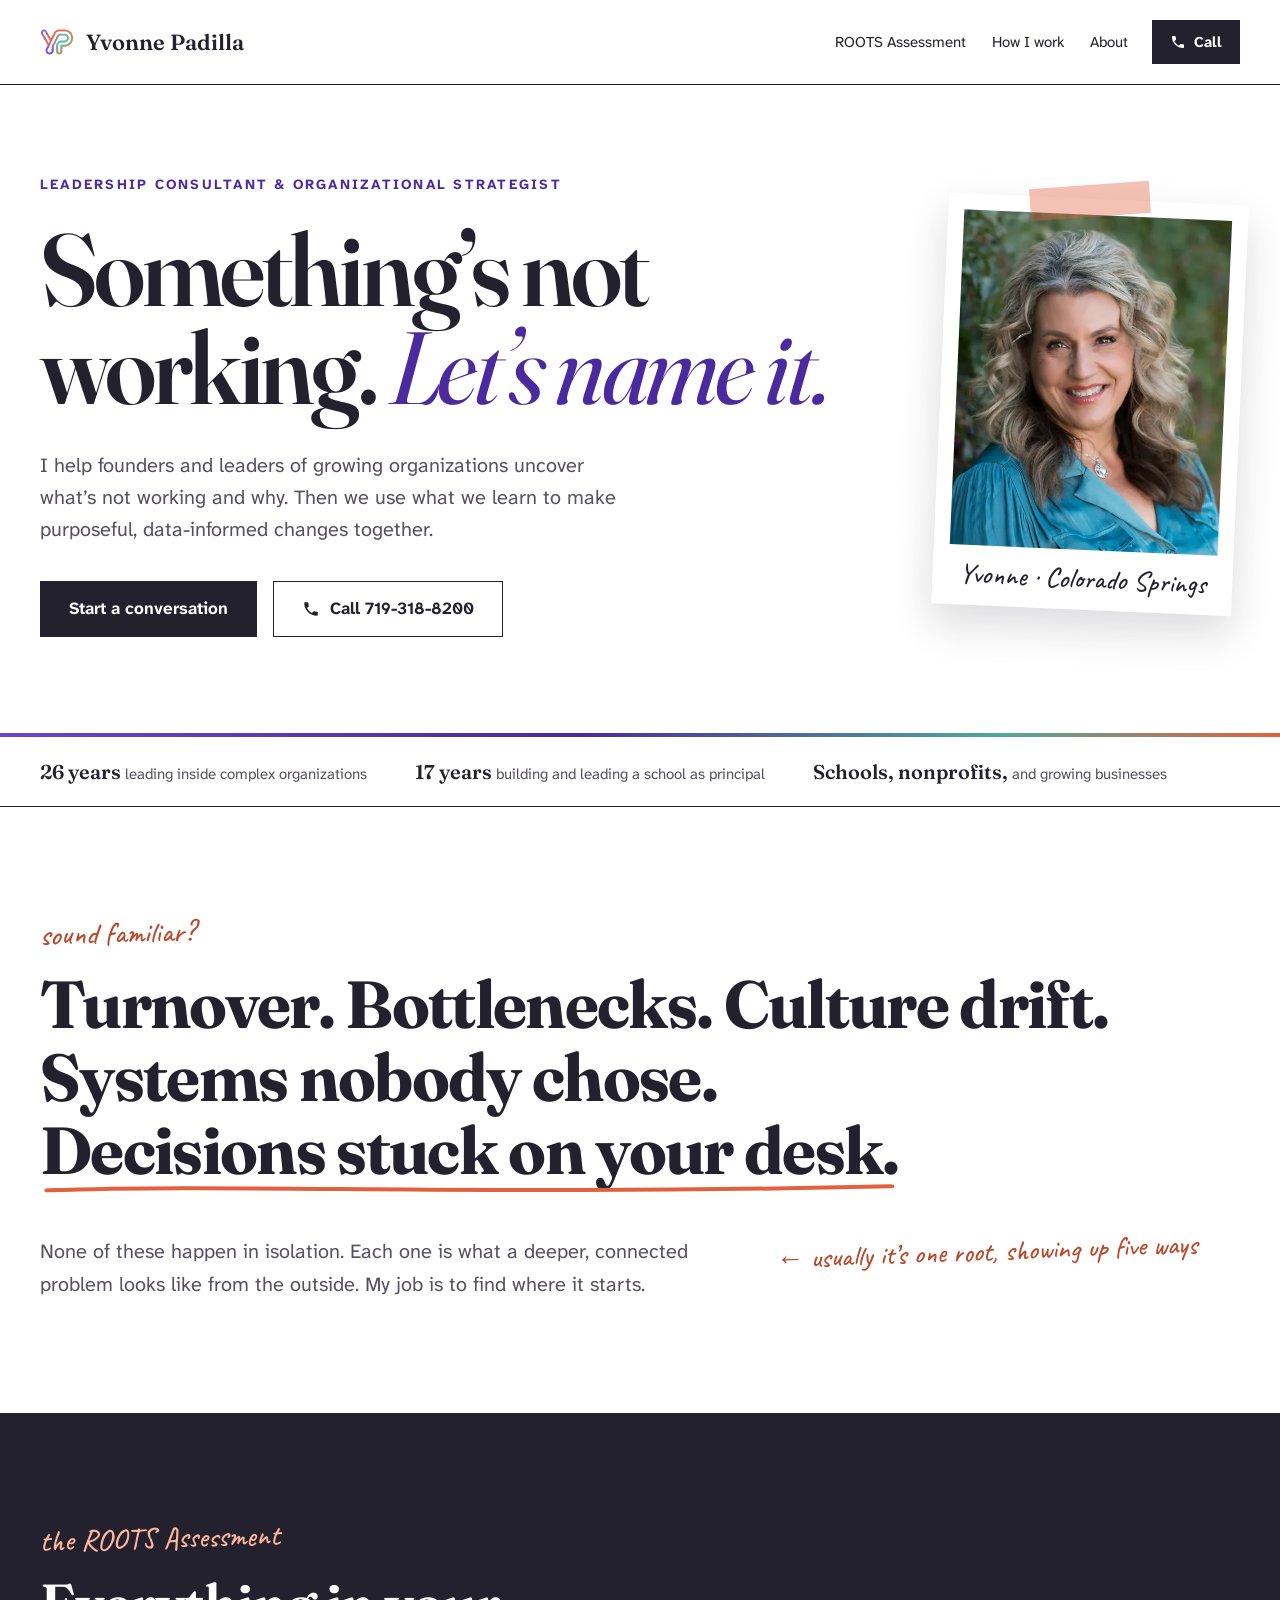
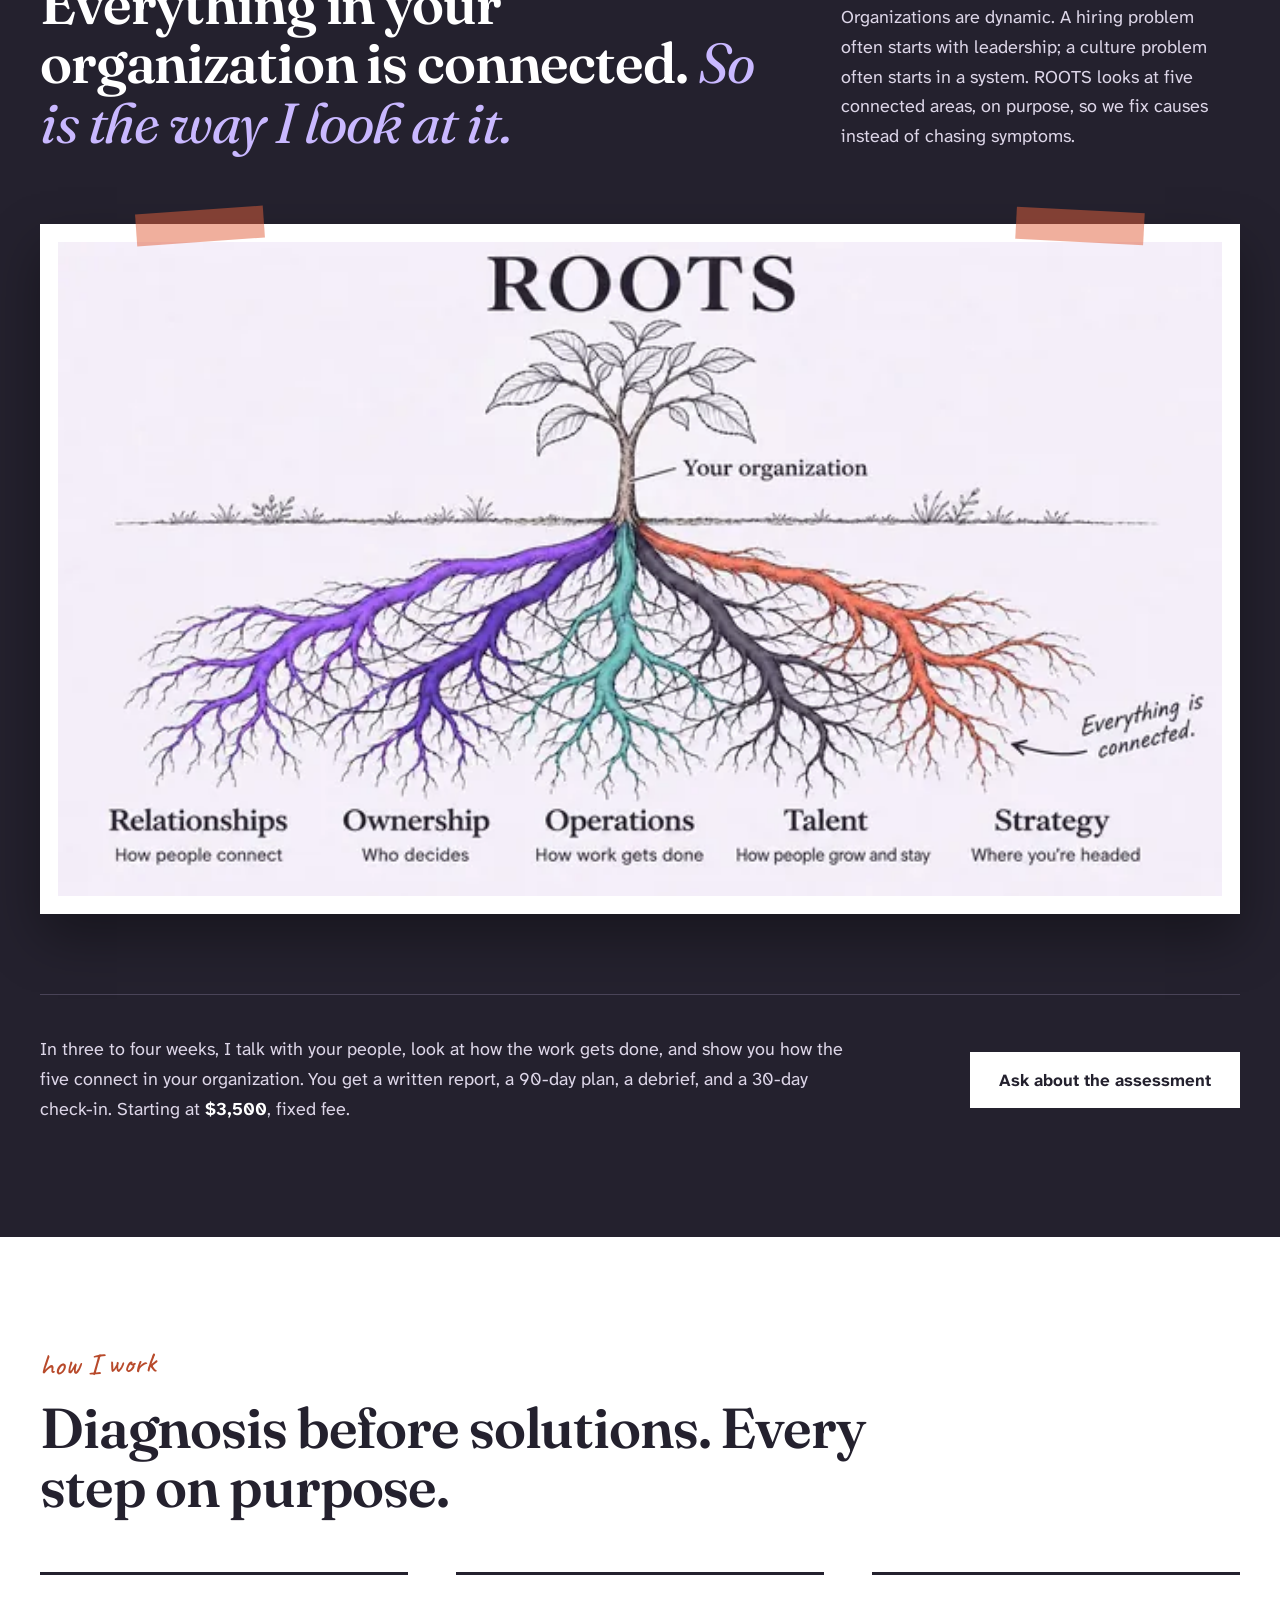
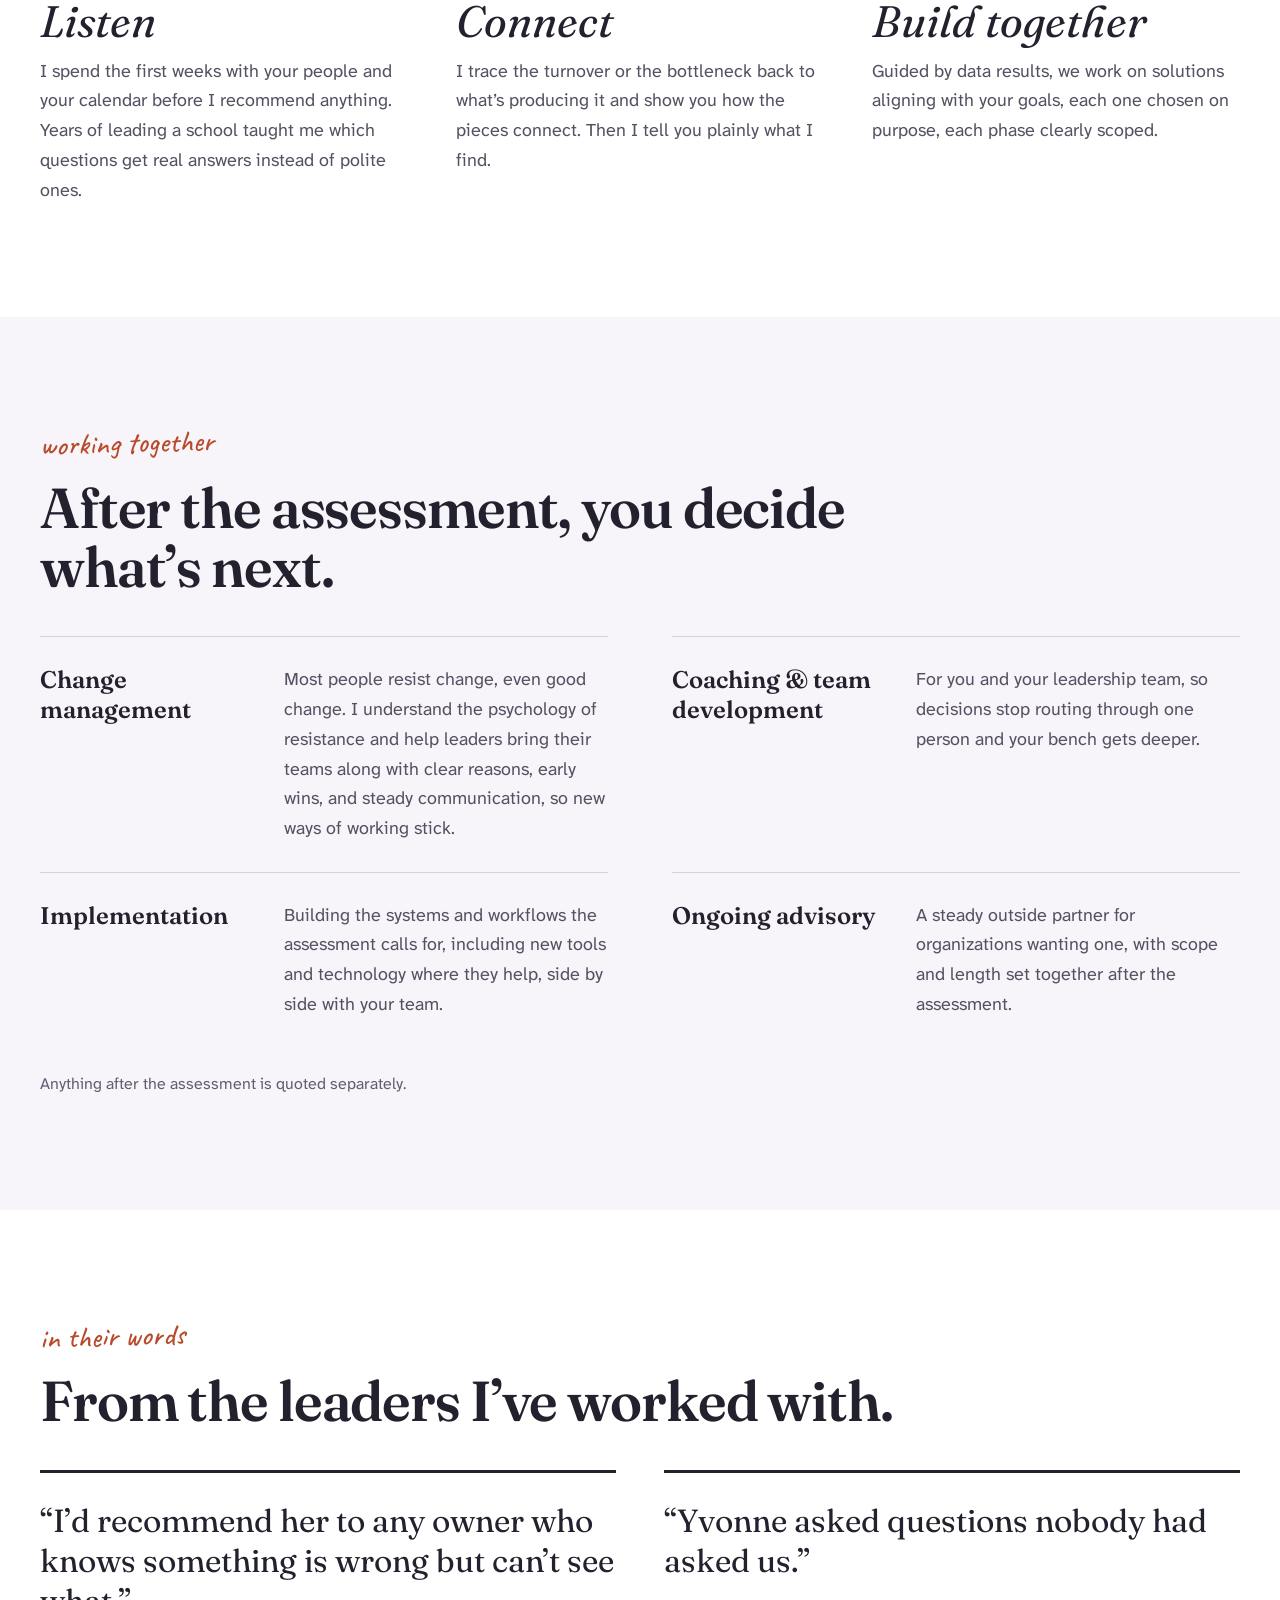
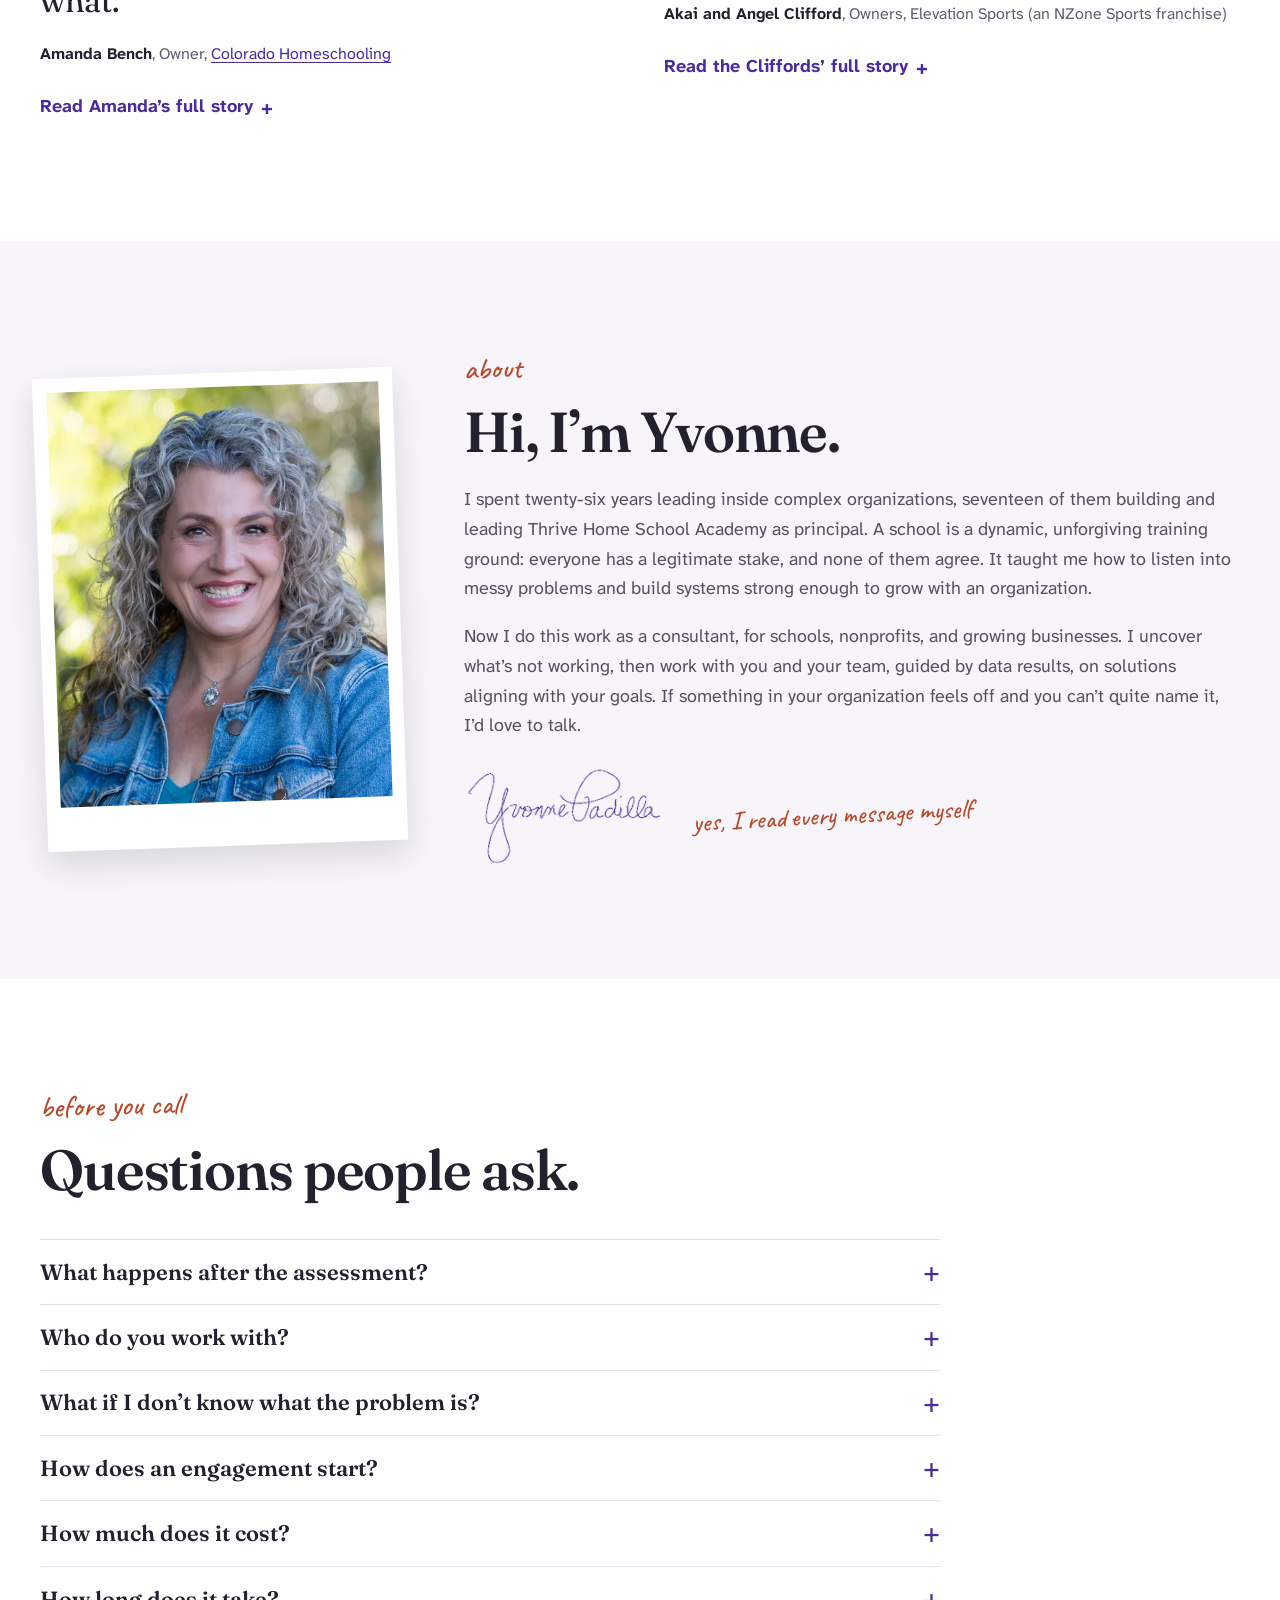
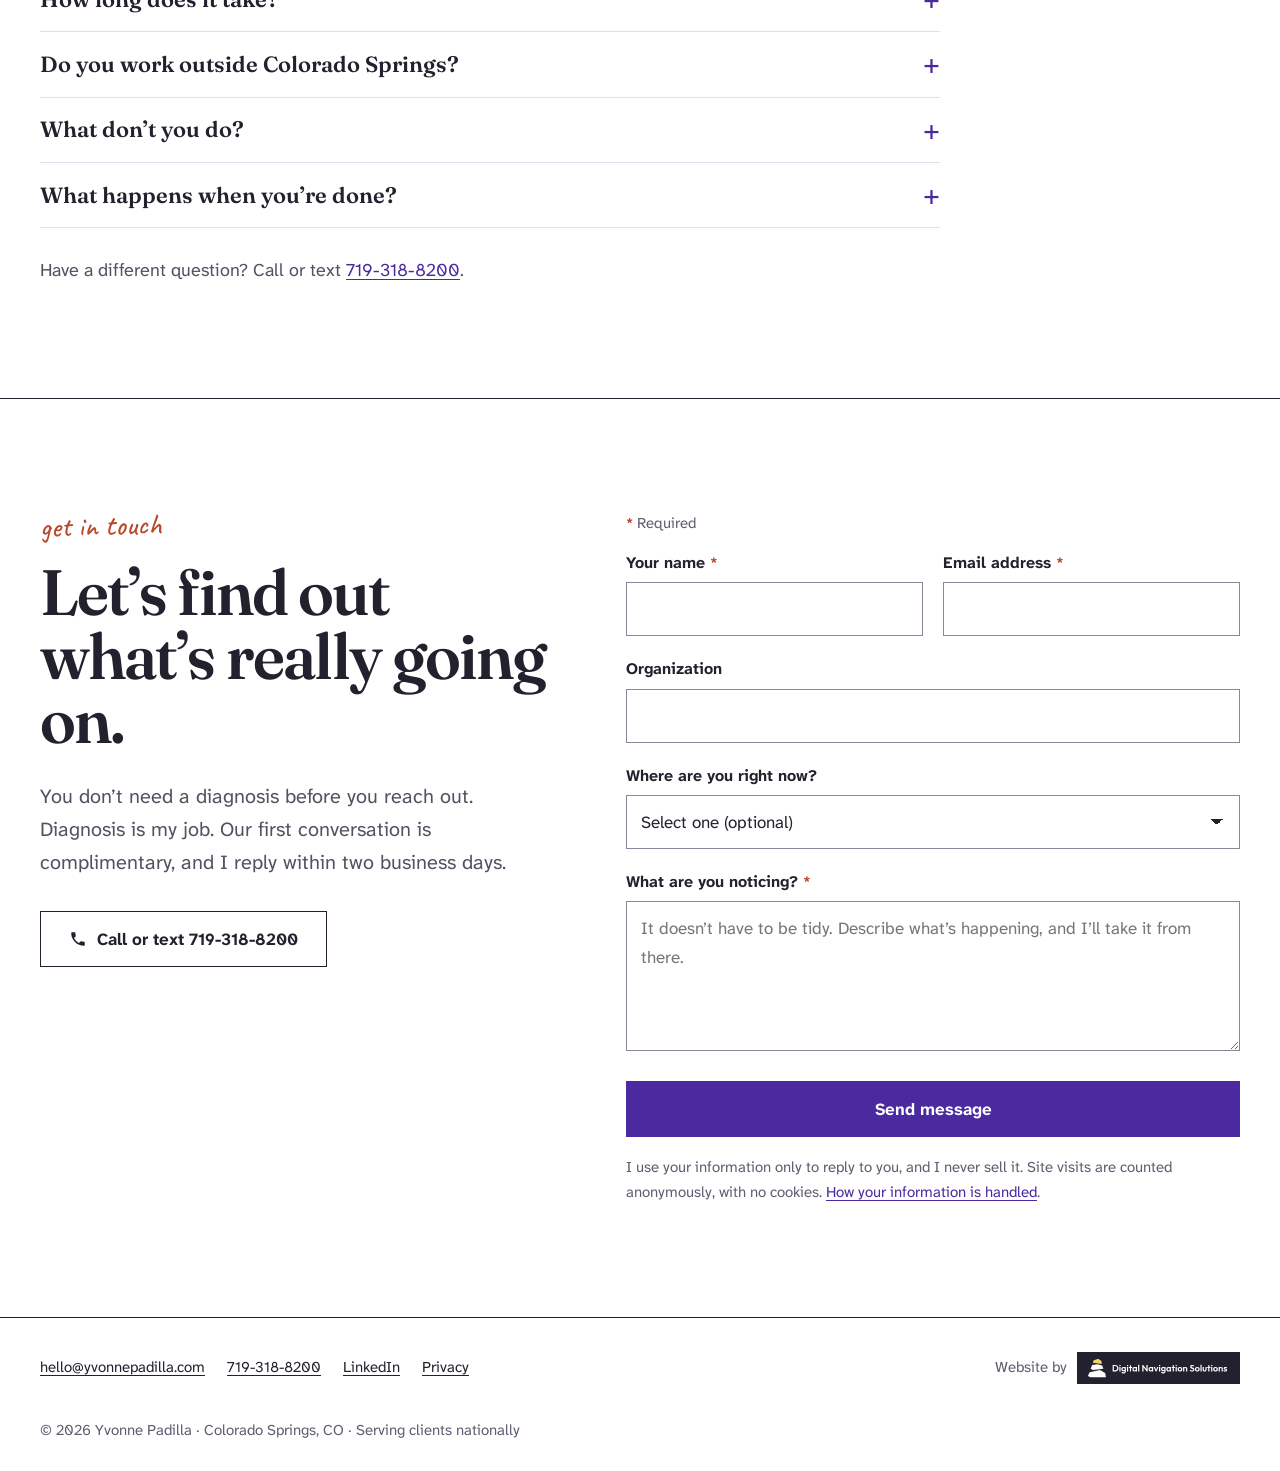
==== index.html @ 11c69eff "Form draft saving, accessibility contact, 404 contact, share title, recovery notes Co-Authored-By: C" ====
<!DOCTYPE html>
<html lang="en">
<head>
  <meta charset="UTF-8" />
  <meta name="viewport" content="width=device-width, initial-scale=1.0" />

  <!-- ── SEO: Core ── -->
  <title>Yvonne Padilla | Leadership Consultant &amp; Organizational Strategist</title>
  <meta name="description" content="I help founders and leaders of growing organizations uncover what's not working, then make strategic, data-informed changes together with their teams. Based in Colorado Springs." />
  <meta name="author" content="Yvonne Padilla" />
  <link rel="canonical" href="https://yvonnepadilla.com/" />
  <meta name="robots" content="index, follow" />

  <!-- ── SEO: Open Graph ── -->
  <meta property="og:type" content="website" />
  <meta property="og:url" content="https://yvonnepadilla.com/" />
  <meta property="og:title" content="Yvonne Padilla | Uncover what's not working. Improve it together." />
  <meta property="og:description" content="I help founders and leaders of growing organizations uncover what's not working, then make strategic, data-informed changes together with their teams." />
  <meta property="og:image" content="https://yvonnepadilla.com/og-image-v2.jpg" />
  <meta property="og:image:width" content="1200" />
  <meta property="og:image:height" content="630" />
  <meta property="og:image:alt" content="Yvonne Padilla, consultant, portrait beside her YP logo and name" />
  <meta property="og:locale" content="en_US" />
  <meta property="og:site_name" content="Yvonne Padilla" />

  <!-- ── SEO: Twitter/X Card ── -->
  <meta name="twitter:card" content="summary_large_image" />
  <meta name="twitter:title" content="Yvonne Padilla | Uncover what's not working. Improve it together." />
  <meta name="twitter:description" content="I help founders and leaders of growing organizations uncover what's not working, then make strategic, data-informed changes together with their teams." />
  <meta name="twitter:image" content="https://yvonnepadilla.com/og-image-v2.jpg" />

  <!-- ── SEO: Schema.org ── -->
  <script type="application/ld+json">
  {
    "@context": "https://schema.org",
    "@graph": [
      {
        "@type": "Person",
        "@id": "https://yvonnepadilla.com/#person",
        "name": "Yvonne Padilla",
        "url": "https://yvonnepadilla.com/",
        "image": "https://yvonnepadilla.com/images/yvonne-padilla-headshot.jpg",
        "description": "Leadership consultant and organizational strategist for growing organizations. Helps founders and leaders uncover what's not working, then make strategic, data-informed changes together with their teams. Seventeen years building and leading Thrive Home School Academy as principal. Based in Colorado Springs.",
        "jobTitle": "Leadership Consultant & Organizational Strategist",
        "knowsAbout": ["Organizational diagnosis", "Systems strategy and operations design", "Leadership development", "Hiring systems and staff retention", "Culture through growth", "Education and homeschool program operations", "Change management", "Technology adoption"],
        "sameAs": ["https://www.linkedin.com/in/yvonnepadilla"],
        "address": {
          "@type": "PostalAddress",
          "addressLocality": "Colorado Springs",
          "addressRegion": "CO",
          "addressCountry": "US"
        },
        "telephone": "+17193188200",
        "email": "hello@yvonnepadilla.com"
      },
      {
        "@type": "ProfessionalService",
        "@id": "https://yvonnepadilla.com/#service",
        "name": "Yvonne Padilla, Leadership Consultant & Organizational Strategist",
        "url": "https://yvonnepadilla.com/",
        "image": "https://yvonnepadilla.com/images/yvonne-padilla-headshot.jpg",
        "description": "Leadership consulting and organizational strategy for growing organizations: diagnosis before solutions.",
        "founder": { "@id": "https://yvonnepadilla.com/#person" },
        "telephone": "+17193188200",
        "email": "hello@yvonnepadilla.com",
        "address": {
          "@type": "PostalAddress",
          "addressLocality": "Colorado Springs",
          "addressRegion": "CO",
          "addressCountry": "US"
        },
        "areaServed": [
          { "@type": "City", "name": "Colorado Springs", "containedInPlace": { "@type": "State", "name": "Colorado" } },
          { "@type": "Country", "name": "United States" }
        ],
        "hasOfferCatalog": {
          "@type": "OfferCatalog",
          "name": "How we work together",
          "itemListElement": [
            { "@type": "Offer", "itemOffered": { "@type": "Service", "name": "ROOTS Assessment", "description": "A three- to four-week organizational assessment across five connected areas (Relationships, Ownership, Operations, Talent, and Strategy), with confidential interviews, a written report, a 90-day plan, a debrief, and a 30-day check-in." }, "priceSpecification": { "@type": "PriceSpecification", "minPrice": 3500, "priceCurrency": "USD" } },
            { "@type": "Offer", "itemOffered": { "@type": "Service", "name": "Change management" } },
            { "@type": "Offer", "itemOffered": { "@type": "Service", "name": "Leadership coaching and team development" } },
            { "@type": "Offer", "itemOffered": { "@type": "Service", "name": "Implementation" } },
            { "@type": "Offer", "itemOffered": { "@type": "Service", "name": "Ongoing advisory" } }
          ]
        },
        "sameAs": ["https://www.linkedin.com/in/yvonnepadilla"]
      }
    ]
  }
  </script>

  <!-- ── Favicon ── -->
  <link rel="icon" href="/favicon.ico" sizes="16x16 32x32 48x48" />
  <link rel="icon" type="image/png" sizes="48x48" href="/favicon-48.png" />
  <link rel="icon" type="image/png" sizes="512x512" href="/icon-512.png" />
  <link rel="apple-touch-icon" sizes="180x180" href="/apple-touch-icon.png" />

  <link rel="preconnect" href="https://fonts.googleapis.com" />
  <link rel="preconnect" href="https://fonts.gstatic.com" crossorigin />
  <link href="https://fonts.googleapis.com/css2?family=Atkinson+Hyperlegible+Next:wght@400;700&family=Caveat:wght@500&family=Fraunces:ital,opsz,wght@0,9..144,400;0,9..144,600;0,9..144,700;1,9..144,400&display=swap" rel="stylesheet" />

  <style>
    *, *::before, *::after { box-sizing: border-box; }
    html { -webkit-text-size-adjust: 100%; scroll-behavior: smooth; }
    @media (prefers-reduced-motion: reduce) { html { scroll-behavior: auto; } *, *::before, *::after { transition: none !important; } }

    :root {
      --white: #FFFFFF;
      --lav: #F7F5FA;
      --violet: #6B44D4;
      --violet-deep: #4A2A9E;
      --violet-ink: #2E1A66;
      --teal: #4FA89B;
      --coral: #E2603D;
      --coral-ink: #B84A2B;
      --ink: #24212E;
      --body: #565062;
      --muted: #625D70;
      --line: #E2DEEB;
      --serif: 'Fraunces', Georgia, 'Times New Roman', serif;
      --sans: 'Atkinson Hyperlegible Next', 'Segoe UI', system-ui, -apple-system, sans-serif;
      --hand: 'Caveat', 'Segoe Print', 'Bradley Hand', cursive;
      --wrap: 1280px;
      --pad: clamp(20px, 4vw, 40px);
    }

    body { margin: 0; background: var(--white); color: var(--ink); font-family: var(--sans); font-size: 18px; line-height: 1.65; }
    img { max-width: 100%; height: auto; display: block; }
    p, h1, h2, h3, figure, blockquote, ul { margin: 0; }
    a { color: var(--violet-deep); text-underline-offset: 3px; }
    a:hover { color: var(--violet-ink); }
    :focus-visible { outline: 3px solid var(--violet); outline-offset: 3px; }
    [id] { scroll-margin-top: 24px; }
    .sr-only { position: absolute; width: 1px; height: 1px; padding: 0; margin: -1px; overflow: hidden; clip: rect(0,0,0,0); white-space: nowrap; border: 0; }

    .skip-link { position: absolute; left: 16px; top: -100px; z-index: 100; background: var(--ink); color: var(--white); padding: 12px 18px; font-weight: 700; text-decoration: none; }
    .skip-link:focus { top: 16px; color: var(--white); }

    .wrap { max-width: var(--wrap); margin: 0 auto; padding-left: var(--pad); padding-right: var(--pad); }

    /* Handwritten editor notes */
    .note { font-family: var(--hand); font-weight: 500; color: var(--coral-ink); line-height: 1.15; }
    .label { font-family: var(--hand); font-weight: 500; font-size: 30px; line-height: 1.1; color: var(--coral-ink); transform: rotate(-1.5deg); transform-origin: left center; margin-bottom: 16px; }
    .on-dark .label { color: #FFB79E; }

    /* Buttons */
    .btn { display: inline-flex; align-items: center; justify-content: center; gap: 10px; min-height: 56px; padding: 0 28px; font-family: var(--sans); font-weight: 700; font-size: 17px; line-height: 1.2; text-decoration: none; border: 1.5px solid var(--ink); transition: background-color .15s ease, color .15s ease; }
    .btn svg { width: 18px; height: 18px; fill: currentColor; flex: none; }
    .btn-dark { background: var(--ink); color: var(--white); }
    .btn-dark:hover { background: var(--violet-deep); border-color: var(--violet-deep); color: var(--white); }
    .btn-outline { background: transparent; color: var(--ink); }
    .btn-outline:hover { background: var(--ink); color: var(--white); }
    .btn-violet { background: var(--violet-deep); border-color: var(--violet-deep); color: var(--white); }
    .btn-violet:hover { background: var(--violet-ink); border-color: var(--violet-ink); color: var(--white); }
    .btn-light { background: var(--white); border-color: var(--white); color: var(--ink); }
    .btn-light:hover { background: var(--lav); color: var(--ink); }
    .actions { display: flex; flex-wrap: wrap; gap: 16px; }

    /* Header */
    .site-header { border-bottom: 1px solid var(--ink); }
    .site-header .wrap { display: flex; align-items: center; justify-content: space-between; gap: 12px 24px; flex-wrap: wrap; padding-top: 20px; padding-bottom: 20px; }
    .brand { display: inline-flex; align-items: center; gap: 12px; min-height: 44px; color: var(--ink); text-decoration: none; }
    .brand img { width: 34px; height: 34px; }
    .brand span { font-family: var(--serif); font-size: 22px; font-weight: 600; }
    .brand:hover { color: var(--ink); }
    .nav { display: flex; align-items: center; gap: 4px 26px; flex-wrap: wrap; list-style: none; padding: 0; font-size: 15px; }
    .nav a { display: inline-flex; align-items: center; min-height: 44px; color: var(--ink); text-decoration: none; }
    .nav a:hover { text-decoration: underline; color: var(--ink); }
    .site-header nav { margin-left: auto; }
    .nav-call { display: inline-flex; align-items: center; gap: 8px; min-height: 44px; padding: 0 18px; background: var(--ink); color: var(--white); font-size: 15px; font-weight: 700; text-decoration: none; }
    .nav-call:hover { background: var(--violet-deep); color: var(--white); }
    .nav-call svg { width: 16px; height: 16px; fill: currentColor; }

    /* Hero */
    .hero .wrap { display: flex; flex-wrap: wrap; gap: 64px 72px; align-items: center; padding-top: clamp(48px, 8vw, 88px); padding-bottom: clamp(56px, 8vw, 96px); }
    .hero-text { flex: 999 1 540px; min-width: 0; }
    .kicker { font-size: 14px; font-weight: 700; letter-spacing: .16em; text-transform: uppercase; color: var(--violet-deep); margin-bottom: 24px; }
    .hero h1 { font-family: var(--serif); font-weight: 600; font-size: clamp(46px, 8vw, 116px); line-height: .96; letter-spacing: -.035em; }
    .hero h1 em { font-weight: 400; color: var(--violet-deep); }
    .hero-tagline { margin-top: 32px; max-width: 590px; font-size: 20px; line-height: 1.6; color: var(--body); }
    .hero .actions { margin-top: 36px; }
    .polaroid-wrap { flex: 1 1 300px; max-width: 420px; margin: 0 auto; position: relative; }
    .polaroid { background: var(--white); padding: 16px 16px 14px; box-shadow: 0 18px 40px rgba(36,33,46,.16); transform: rotate(2.5deg); }
    .polaroid img { width: 100%; aspect-ratio: 4 / 5; object-fit: cover; }
    .polaroid figcaption { margin-top: 12px; text-align: center; font-family: var(--hand); font-weight: 500; font-size: 28px; line-height: 1.2; color: var(--ink); }
    .tape { position: absolute; top: -14px; width: 120px; height: 32px; background: rgba(226,96,61,.38); transform: rotate(-4deg); pointer-events: none; }
    .hero .tape { left: 50%; margin-left: -60px; }
    .hero-note { display: none; position: absolute; left: -168px; bottom: 120px; width: 160px; font-size: 25px; transform: rotate(-6deg); }
    @media (min-width: 1320px) { .hero-note { display: block; } }
    .nw { white-space: nowrap; }

    .stripe { height: 4px; background: linear-gradient(90deg, var(--violet) 0%, var(--violet-deep) 45%, var(--teal) 78%, var(--coral) 100%); }
    .stats { border-bottom: 1px solid var(--ink); }
    .stats ul { list-style: none; display: flex; flex-wrap: wrap; gap: 10px 48px; padding-top: 18px; padding-bottom: 18px; font-size: 15px; color: var(--body); }
    .stats strong { font-family: var(--serif); font-size: 20px; font-weight: 600; color: var(--ink); }

    /* Section rhythm */
    .section { padding-top: clamp(72px, 10vw, 112px); padding-bottom: clamp(72px, 10vw, 112px); }
    .tint { background: var(--lav); }
    .h2 { font-family: var(--serif); font-weight: 600; font-size: clamp(34px, 4.4vw, 60px); line-height: 1.05; letter-spacing: -.02em; max-width: 860px; }
    .lead { font-size: 20px; color: var(--body); max-width: 680px; }

    /* Symptoms */
    .symptoms-head { font-family: var(--serif); font-weight: 700; font-size: clamp(34px, 5.2vw, 76px); line-height: 1.1; letter-spacing: -.025em; }
    .underline { position: relative; display: inline-block; }
    .underline svg { position: absolute; left: 0; bottom: -10px; width: 100%; height: 16px; overflow: visible; }
    .symptoms-foot { margin-top: 48px; display: flex; flex-wrap: wrap; gap: 20px 56px; align-items: flex-start; }
    .symptoms-foot .lead { flex: 2 1 480px; }
    .symptoms-note { flex: 1 1 240px; font-size: 28px; transform: rotate(-2deg); }
    .arrow-up { display: none; }
    @media (max-width: 860px) { .arrow-left { display: none; } .arrow-up { display: inline; } }

    /* ROOTS */
    .roots { background: var(--ink); color: var(--white); }
    .roots-top { display: flex; flex-wrap: wrap; gap: 28px 64px; align-items: flex-end; margin-bottom: clamp(48px, 7vw, 72px); }
    .roots-top > div { flex: 2 1 540px; }
    .roots .h2 em { font-weight: 400; color: #C9B8FF; }
    .roots-intro { flex: 1 1 300px; color: #DDD6E8; }
    .plate { position: relative; }
    .plate-frame { background: var(--white); padding: clamp(8px, 1.6vw, 18px); box-shadow: 0 24px 50px rgba(0,0,0,.35); }
    .plate .tape { background: rgba(226,96,61,.5); width: clamp(72px, 10vw, 130px); }
    .plate .tape-l { left: 8%; }
    .plate .tape-r { right: 8%; transform: rotate(3deg); }
    .plate-key { display: none; }
    @media (max-width: 760px) {
      .plate-key { display: block; margin-top: 28px; }
      .plate-key ul { list-style: none; padding: 0; }
      .plate-key li { padding: 10px 0; border-top: 1px solid #4A4458; color: #DDD6E8; font-size: 17px; }
      .plate-key strong { display: block; font-family: var(--serif); font-size: 22px; font-weight: 600; color: var(--white); }
    }
    .roots-scope { margin-top: clamp(48px, 7vw, 80px); padding-top: 40px; border-top: 1px solid #4A4458; display: flex; flex-wrap: wrap; gap: 28px 56px; align-items: center; justify-content: space-between; }
    .roots-scope p { flex: 1 1 520px; max-width: 820px; color: #DDD6E8; }
    .roots-scope strong { color: var(--white); }

    /* Method */
    .steps { display: flex; flex-wrap: wrap; gap: 40px 48px; margin-top: 56px; }
    .step { flex: 1 1 280px; border-top: 3px solid var(--ink); padding-top: 24px; }
    .step h3 { font-family: var(--serif); font-style: italic; font-weight: 400; font-size: 44px; line-height: 1; margin-bottom: 14px; }
    .step p { color: var(--body); }

    /* Working together */
    .services { display: flex; flex-wrap: wrap; gap: 0 64px; margin-top: 40px; }
    .service { flex: 1 1 520px; display: flex; gap: 8px 24px; padding: 28px 0; border-top: 1px solid #D6D0E0; }
    .service h3 { flex: 0 0 220px; font-family: var(--serif); font-size: 24px; font-weight: 600; line-height: 1.25; }
    .service p { color: var(--body); }
    .fine { margin-top: 24px; font-size: 16px; color: var(--muted); }
    @media (max-width: 640px) { .service { flex-direction: column; } .service h3 { flex: none; } }

    /* Testimonials */
    .quotes { display: flex; flex-wrap: wrap; gap: 48px; margin-top: 40px; }
    .quote { flex: 1 1 440px; border-top: 3px solid var(--ink); padding-top: 28px; }
    .quote blockquote p { font-family: var(--serif); font-size: clamp(26px, 2.6vw, 32px); line-height: 1.25; }
    .quote figcaption { margin-top: 20px; font-size: 16px; color: var(--muted); }
    .quote figcaption strong { color: var(--ink); }
    .quote details { margin-top: 18px; }
    .quote summary { display: inline-flex; align-items: center; min-height: 44px; cursor: pointer; font-weight: 700; color: var(--violet-deep); list-style: none; }
    .quote summary::-webkit-details-marker { display: none; }
    .quote summary::after { content: "+"; margin-left: 8px; font-size: 20px; }
    .quote details[open] summary::after { content: "–"; }
    .quote .less, .quote details[open] .more { display: none; }
    .quote details[open] .less { display: inline; }
    .quote .full { margin-top: 12px; color: var(--body); font-size: 17px; }
    .quote .full p + p { margin-top: 14px; }

    /* About */
    .about .wrap { display: flex; flex-wrap: wrap; gap: 56px 64px; align-items: center; }
    .about-photo { flex: 1 1 280px; max-width: 360px; margin: 0 auto; position: relative; }
    .about-photo .polaroid { padding: 14px 14px 44px; transform: rotate(-2deg); box-shadow: 0 14px 32px rgba(36,33,46,.14); }
    .about-text { flex: 2 1 460px; }
    .about-text .h2 { margin-bottom: 24px; }
    .about-text p.body { color: var(--body); }
    .about-text p.body + p.body { margin-top: 18px; }
    .sign { margin-top: 24px; display: flex; align-items: center; gap: 12px 28px; flex-wrap: wrap; }
    .sign img { width: 200px; }
    .sign .note { font-size: 26px; transform: rotate(-3deg); }

    /* FAQ */
    .faq-list { margin-top: 40px; max-width: 900px; border-bottom: 1px solid var(--line); }
    .faq-list details { border-top: 1px solid var(--line); }
    .faq-list summary { display: flex; align-items: center; justify-content: space-between; gap: 20px; min-height: 64px; padding: 14px 0; cursor: pointer; font-family: var(--serif); font-size: 22px; font-weight: 600; line-height: 1.3; list-style: none; }
    .faq-list summary::-webkit-details-marker { display: none; }
    .faq-list summary::after { content: "+"; flex: none; font-family: var(--sans); font-weight: 400; font-size: 28px; color: var(--violet-deep); }
    .faq-list details[open] summary::after { content: "–"; }
    .faq-list details p { padding: 0 0 22px; max-width: 760px; color: var(--body); }
    .faq-more { margin-top: 28px; color: var(--body); }

    /* Contact */
    .contact { border-top: 1px solid var(--ink); }
    .contact .wrap { display: flex; flex-wrap: wrap; gap: 48px 72px; align-items: flex-start; }
    .contact-intro { flex: 1 1 380px; }
    .contact-intro h2 { font-family: var(--serif); font-weight: 600; font-size: clamp(40px, 5vw, 72px); line-height: 1; letter-spacing: -.03em; }
    .contact-intro .lead { margin-top: 28px; }
    .contact-intro .actions { margin-top: 32px; }
    .contact-form-wrap { flex: 1 1 480px; min-width: 0; }
    .form-note { font-size: 15px; color: var(--muted); margin-bottom: 14px; }
    .req { color: var(--coral-ink); font-weight: 700; }
    .form-row { display: flex; flex-wrap: wrap; gap: 0 20px; }
    .form-row .field { flex: 1 1 220px; }
    .field { margin-bottom: 20px; }
    .field label { display: block; margin-bottom: 6px; font-size: 16px; font-weight: 700; }
    .field input, .field select, .field textarea { width: 100%; min-height: 52px; padding: 12px 14px; font: inherit; font-size: 17px; color: var(--ink); background: var(--white); border: 1.5px solid #8C8699; border-radius: 0; }
    .field select { appearance: none; background-image: linear-gradient(45deg, transparent 50%, var(--ink) 50%), linear-gradient(135deg, var(--ink) 50%, transparent 50%); background-position: calc(100% - 22px) 50%, calc(100% - 16px) 50%; background-size: 6px 6px; background-repeat: no-repeat; padding-right: 44px; }
    .field textarea { min-height: 150px; resize: vertical; }
    .field input:focus-visible, .field select:focus-visible, .field textarea:focus-visible { outline: 3px solid var(--violet); outline-offset: 1px; border-color: var(--violet-deep); }
    .field input:user-invalid, .field textarea:user-invalid { border-color: var(--coral-ink); }
    .hp { position: absolute; left: -9999px; width: 1px; height: 1px; overflow: hidden; }
    .form-submit { width: 100%; cursor: pointer; }
    .form-submit:disabled { opacity: .7; cursor: wait; }
    .form-status { margin-top: 14px; font-size: 16px; }
    .form-status.error { color: #A3361A; font-weight: 700; }
    .thanks { padding: 32px; background: var(--lav); border-top: 3px solid var(--ink); }
    .thanks h3 { font-family: var(--serif); font-size: 30px; font-weight: 600; margin-bottom: 10px; }
    .thanks:focus { outline: 3px solid var(--violet); outline-offset: 3px; }
    .privacy-note { margin-top: 18px; font-size: 15px; color: var(--muted); }

    /* Footer */
    .site-footer { border-top: 1px solid var(--ink); font-size: 15px; color: var(--muted); }
    .site-footer .wrap { display: flex; flex-wrap: wrap; gap: 12px 32px; justify-content: space-between; align-items: center; padding-top: 28px; padding-bottom: 28px; }
    .site-footer ul { list-style: none; padding: 0; display: flex; flex-wrap: wrap; gap: 0 22px; }
    .site-footer a { display: inline-flex; align-items: center; min-height: 44px; color: var(--ink); }
    .footer-credit a { gap: 10px; text-decoration: none; color: var(--muted); }
    .footer-credit img { width: 143px; height: 20px; }
    .footer-credit .badge { display: inline-flex; align-items: center; padding: 6px 10px; background: var(--ink); }

    @media (max-width: 640px) {
      body { font-size: 17px; }
      .site-header .wrap { padding-top: 14px; padding-bottom: 10px; }
      .site-header nav { order: 3; width: 100%; margin-left: 0; }
      .nav { gap: 0 20px; }
      .hero-tagline, .lead { font-size: 18px; }
      .polaroid-wrap { max-width: 300px; }
      .btn { width: 100%; }
      .step h3 { font-size: 38px; }
      .faq-list summary { font-size: 20px; }
    }
    @media (max-width: 380px) {
      .nav { gap: 0 14px; font-size: 14px; }
      .nav-call { padding: 0 14px; }
      .brand { gap: 8px; }
      .brand img { width: 28px; height: 28px; }
      .brand span { font-size: 19px; }
    }
  </style>
</head>
<body id="top">
  <a class="skip-link" href="#main">Skip to main content</a>

  <header class="site-header">
    <div class="wrap">
      <a class="brand" href="#top" aria-label="Yvonne Padilla, back to top">
        <img src="images/yp-mark-68.png" alt="" width="34" height="34" />
        <span>Yvonne Padilla</span>
      </a>
      <nav aria-label="Main">
        <ul class="nav">
          <li><a href="#roots">ROOTS Assessment</a></li>
          <li><a href="#method">How I work</a></li>
          <li><a href="#about">About</a></li>
          </ul>
      </nav>
      <a class="nav-call" href="tel:+17193188200"><svg viewBox="0 0 24 24" aria-hidden="true"><path d="M6.6 10.8a15.1 15.1 0 0 0 6.6 6.6l2.2-2.2a1 1 0 0 1 1-.25 11.4 11.4 0 0 0 3.6.57 1 1 0 0 1 1 1V20a1 1 0 0 1-1 1A17 17 0 0 1 3 4a1 1 0 0 1 1-1h3.5a1 1 0 0 1 1 1c0 1.25.2 2.45.57 3.6a1 1 0 0 1-.25 1z"/></svg>Call<span class="sr-only"> 719-318-8200</span></a>
    </div>
  </header>

  <main id="main" tabindex="-1">

    <section class="hero" aria-labelledby="hero-title">
      <div class="wrap">
        <div class="hero-text">
          <p class="kicker">Leadership Consultant &amp; Organizational Strategist</p>
          <h1 id="hero-title">Something&rsquo;s not working. <em>Let&rsquo;s <span class="nw">name it.</span></em></h1>
          <p class="hero-tagline">I help founders and leaders of growing organizations uncover what&rsquo;s not working and why. Then we use what we learn to make purposeful, data-informed changes together.</p>
          <div class="actions">
            <a class="btn btn-dark" href="#contact">Start a conversation</a>
            <a class="btn btn-outline" href="tel:+17193188200"><svg viewBox="0 0 24 24" aria-hidden="true"><path d="M6.6 10.8a15.1 15.1 0 0 0 6.6 6.6l2.2-2.2a1 1 0 0 1 1-.25 11.4 11.4 0 0 0 3.6.57 1 1 0 0 1 1 1V20a1 1 0 0 1-1 1A17 17 0 0 1 3 4a1 1 0 0 1 1-1h3.5a1 1 0 0 1 1 1c0 1.25.2 2.45.57 3.6a1 1 0 0 1-.25 1z"/></svg>Call 719-318-8200</a>
          </div>
        </div>
        <div class="polaroid-wrap">
          <figure class="polaroid">
            <img src="images/yvonne-hero-340.webp" srcset="images/yvonne-hero-340.webp 340w, images/yvonne-hero-480.webp 480w, images/yvonne-hero-680.webp 680w" sizes="(max-width: 640px) 268px, 388px" width="340" height="425" alt="Yvonne Padilla smiling, in a portrait outdoors" fetchpriority="high" />
            <figcaption>Yvonne &middot; Colorado Springs</figcaption>
          </figure>
          <div class="tape" aria-hidden="true"></div>
          <p class="note hero-note" aria-hidden="true">26 years inside complex organizations &rarr;</p>
        </div>
      </div>
    </section>

    <div class="stripe" aria-hidden="true"></div>
    <div class="stats">
      <ul class="wrap" aria-label="Background at a glance">
        <li><strong>26 years</strong> leading inside complex organizations</li>
        <li><strong>17 years</strong> building and leading a school as principal</li>
        <li><strong>Schools, nonprofits,</strong> and growing businesses</li>
      </ul>
    </div>

    <section class="section" aria-labelledby="symptoms-title">
      <div class="wrap">
        <p class="label">sound familiar?</p>
        <h2 class="symptoms-head" id="symptoms-title">Turnover. Bottlenecks. Culture drift. Systems nobody chose. <span class="underline">Decisions stuck on your desk.<svg aria-hidden="true" viewBox="0 0 600 24" preserveAspectRatio="none"><path d="M6 14 C 140 4, 300 22, 594 8" fill="none" stroke="#E2603D" stroke-width="6" stroke-linecap="round"/></svg></span></h2>
        <div class="symptoms-foot">
          <p class="lead">None of these happen in isolation. Each one is what a deeper, connected problem looks like from the outside. My job is to find where it starts.</p>
          <p class="note symptoms-note"><span class="arrow-left" aria-hidden="true">&larr; </span><span class="arrow-up" aria-hidden="true">&uarr; </span>usually it&rsquo;s one root, showing up five ways</p>
        </div>
      </div>
    </section>

    <section class="roots on-dark" id="roots" aria-labelledby="roots-title">
      <div class="wrap section">
        <div class="roots-top">
          <div>
            <p class="label">the ROOTS Assessment</p>
            <h2 class="h2" id="roots-title">Everything in your organization is connected. <em>So is the way I look at it.</em></h2>
          </div>
          <p class="roots-intro">Organizations are dynamic. A hiring problem often starts with leadership; a culture problem often starts in a system. ROOTS looks at five connected areas, on purpose, so we fix causes instead of chasing symptoms.</p>
        </div>

        <figure class="plate">
          <div class="plate-frame">
            <img src="images/roots-framework-1200.webp" srcset="images/roots-framework-640.webp 640w, images/roots-framework-860.webp 860w, images/roots-framework-1200.webp 1200w, images/roots-framework-1672.webp 1672w" sizes="(max-width: 1280px) calc(100vw - 56px), 1164px" width="1200" height="675" loading="lazy" decoding="async" alt="The ROOTS framework drawn as a tree labeled Your organization, with five connected roots: Relationships, how people connect; Ownership, who decides; Operations, how work gets done; Talent, how people grow and stay; Strategy, where you're headed. Fine root hairs cross between all five. Everything is connected." />
          </div>
          <figcaption class="plate-key" aria-hidden="true">
            <ul>
              <li><strong>Relationships</strong> how people connect</li>
              <li><strong>Ownership</strong> who decides</li>
              <li><strong>Operations</strong> how work gets done</li>
              <li><strong>Talent</strong> how people grow and stay</li>
              <li><strong>Strategy</strong> where you&rsquo;re headed</li>
            </ul>
          </figcaption>
          <div class="tape tape-l" aria-hidden="true"></div>
          <div class="tape tape-r" aria-hidden="true"></div>
        </figure>

        <div class="roots-scope">
          <p>In three to four weeks, I talk with your people, look at how the work gets done, and show you how the five connect in your organization. You get a written report, a 90-day plan, a debrief, and a 30-day check-in. Starting at <strong>$3,500</strong>, fixed fee.</p>
          <a class="btn btn-light" href="#contact">Ask about the assessment</a>
        </div>
      </div>
    </section>

    <section class="section" id="method" aria-labelledby="method-title">
      <div class="wrap">
        <p class="label">how I work</p>
        <h2 class="h2" id="method-title">Diagnosis before solutions. Every step on purpose.</h2>
        <div class="steps">
          <div class="step">
            <h3>Listen</h3>
            <p>I spend the first weeks with your people and your calendar before I recommend anything. Years of leading a school taught me which questions get real answers instead of polite ones.</p>
          </div>
          <div class="step">
            <h3>Connect</h3>
            <p>I trace the turnover or the bottleneck back to what&rsquo;s producing it and show you how the pieces connect. Then I tell you plainly what I find.</p>
          </div>
          <div class="step">
            <h3>Build together</h3>
            <p>Guided by data results, we work on solutions aligning with your goals, each one chosen on purpose, each phase clearly scoped.</p>
          </div>
        </div>
      </div>
    </section>

    <section class="section tint" id="services" aria-labelledby="services-title">
      <div class="wrap">
        <p class="label">working together</p>
        <h2 class="h2" id="services-title">After the assessment, you decide what&rsquo;s next.</h2>
        <div class="services">
          <div class="service"><h3>Change management</h3><p>Most people resist change, even good change. I understand the psychology of resistance and help leaders bring their teams along with clear reasons, early wins, and steady communication, so new ways of working stick.</p></div>
          <div class="service"><h3>Coaching &amp; team development</h3><p>For you and your leadership team, so decisions stop routing through one person and your bench gets deeper.</p></div>
          <div class="service"><h3>Implementation</h3><p>Building the systems and workflows the assessment calls for, including new tools and technology where they help, side by side with your team.</p></div>
          <div class="service"><h3>Ongoing advisory</h3><p>A steady outside partner for organizations wanting one, with scope and length set together after the assessment.</p></div>
        </div>
        <p class="fine">Anything after the assessment is quoted separately.</p>
      </div>
    </section>

    <section class="section" id="results" aria-labelledby="results-title">
      <div class="wrap">
        <p class="label">in their words</p>
        <h2 class="h2" id="results-title">From the leaders I&rsquo;ve worked with.</h2>
        <div class="quotes">
          <figure class="quote">
            <blockquote><p>&ldquo;I&rsquo;d recommend her to any owner who knows something is wrong but can&rsquo;t see what.&rdquo;</p></blockquote>
            <figcaption><strong>Amanda Bench</strong>, Owner, <a href="https://www.coloradohomeschooling.com/" target="_blank" rel="noopener">Colorado Homeschooling<span class="sr-only"> (opens in a new tab)</span></a></figcaption>
            <details>
              <summary><span class="more">Read Amanda&rsquo;s full story</span><span class="less">Show less</span></summary>
              <div class="full">
                <p>When I brought my business to Yvonne, I knew something was wrong, but I couldn't name what it was. I was tired, doing 100% of the service delivery and admin myself, and I was seriously considering selling. What Yvonne did wasn't just listen — she listened through the noise to figure out what I was actually saying, even when I couldn't articulate it myself. She identified that the real problem was structural: my internal process wasn't sustainable, and no amount of effort was going to fix that without changing the process itself. That was the piece I couldn't see on my own.</p>
                <p>She refused to let me throw the business away. Instead, she rebuilt the systems underneath it — first creating infrastructure that let the business run across multiple users, then redesigning the evaluation process itself to be dramatically more efficient. In 2026 alone, that shift cut evaluation time by more than half. We also restructured how services were priced, which strengthened the business's margins.</p>
                <p>Six months after we started, I went from 'considering an exit' to confident the business actually works — and works without me having to do everything myself. Yvonne has this rare mix of being able to figure out what people are saying when they don't even know what they're saying themselves, while also building the practical systems to fix it. She doesn't just make a business more efficient — she makes it scalable. I'd recommend her to any owner who knows something is wrong but can't see what.</p>
              </div>
            </details>
          </figure>
          <figure class="quote">
            <blockquote><p>&ldquo;Yvonne asked questions nobody had asked us.&rdquo;</p></blockquote>
            <figcaption><strong>Akai and Angel Clifford</strong>, Owners, Elevation Sports (an NZone Sports franchise)</figcaption>
            <details>
              <summary><span class="more">Read the Cliffords&rsquo; full story</span><span class="less">Show less</span></summary>
              <div class="full">
                <p>When we first started talking with Yvonne about NZone Sports, we had a vision and training, but we were still looking for the right opportunity to put it all into action. We owned a franchise, but we didn&rsquo;t have a clear focus or path.</p>
                <p>Yvonne asked questions nobody had asked us. She found a need for what we offered in home schools before we even knew there was one. As a school leader, she saw what her students were missing, and she brought us in to run an after-school sports program for them. She truly believed her students deserved a physical fitness program. It was the first home school program we ever had. Partnering with home schools had never come up anywhere in our franchise, and it was a refreshing idea.</p>
                <p>She did more than bring us in. She brought the program to us. Every time we hit a problem, she had a solution, and she helped us keep it from happening again. Over two years, the partnership gave us revenue, but more importantly, it gave us a baseline. Yvonne&rsquo;s honest feedback showed us what we were missing: how to group kids by age, how many coaches each group needs, and what has to be in place before we launch. Her feedback became our roadmap, and we&rsquo;re using it now as we plan what&rsquo;s next.</p>
                <p>More than anything, Yvonne helped us see what NZone could be: a specialized home school program, something the franchise&rsquo;s curriculum didn&rsquo;t offer at the time. She&rsquo;s a problem solver with great ideas. She&rsquo;s a good listener, she&rsquo;s open to feedback, and she is patient in the problem-solving process. She told us our shortfalls, and that&rsquo;s exactly what we needed.</p>
                <p>Anyone who works with Yvonne is going to get more than they expect.</p>
              </div>
            </details>
          </figure>
        </div>
      </div>
    </section>

    <section class="section tint about" id="about" aria-labelledby="about-title">
      <div class="wrap">
        <div class="about-photo">
          <figure class="polaroid">
            <img src="images/yvonne-about-denim-260.webp" srcset="images/yvonne-about-denim-260.webp 260w, images/yvonne-about-denim-520.webp 520w" sizes="(max-width: 640px) 80vw, 332px" width="260" height="325" alt="Yvonne Padilla in a denim jacket" loading="lazy" decoding="async" />
          </figure>
        </div>
        <div class="about-text">
          <p class="label">about</p>
          <h2 class="h2" id="about-title">Hi, I&rsquo;m Yvonne.</h2>
          <p class="body">I spent twenty-six years leading inside complex organizations, seventeen of them building and leading Thrive Home School Academy as principal. A school is a dynamic, unforgiving training ground: everyone has a legitimate stake, and none of them agree. It taught me how to listen into messy problems and build systems strong enough to grow with an organization.</p>
          <p class="body">Now I do this work as a consultant, for schools, nonprofits, and growing businesses. I uncover what&rsquo;s not working, then work with you and your team, guided by data results, on solutions aligning with your goals. If something in your organization feels off and you can&rsquo;t quite name it, I&rsquo;d love to talk.</p>
          <div class="sign">
            <img src="images/yvonne-signature.webp" width="224" height="114" alt="Signed, Yvonne Padilla" loading="lazy" decoding="async" />
            <p class="note">yes, I read every message myself</p>
          </div>
        </div>
      </div>
    </section>

    <section class="section" id="faq" aria-labelledby="faq-title">
      <div class="wrap">
        <p class="label">before you call</p>
        <h2 class="h2" id="faq-title">Questions people ask.</h2>
        <div class="faq-list">
          <details>
            <summary>What happens after the assessment?</summary>
            <p>You decide. Some leaders take the report and run with it. Others ask me to coach their leadership team or build the systems with them for a set period. There&rsquo;s no obligation to keep going.</p>
          </details>
          <details>
            <summary>Who do you work with?</summary>
            <p>Founders and leaders of schools, nonprofits, and growing businesses. Most are at a point where what got them here isn&rsquo;t carrying them forward, and they can feel it before they can name it.</p>
          </details>
          <details>
            <summary>What if I don&rsquo;t know what the problem is?</summary>
            <p>It&rsquo;s the most common way people start. Tell me what you&rsquo;re noticing. Figuring out what&rsquo;s underneath it is the first part of my job.</p>
          </details>
          <details>
            <summary>How does an engagement start?</summary>
            <p>With a conversation by phone, Zoom, or in person, whichever you prefer. If the assessment is a good fit, I send a short agreement, and we schedule the kickoff.</p>
          </details>
          <details>
            <summary>How much does it cost?</summary>
            <p>Our first conversation is complimentary, and the assessment starts at $3,500 for small organizations. It&rsquo;s a fixed fee, so you know the full cost before we begin. Anything after the assessment is quoted separately.</p>
          </details>
          <details>
            <summary>How long does it take?</summary>
            <p>The assessment takes three to four weeks for most small organizations. If we keep working together afterward, we set the length based on what the assessment uncovers, and each phase of work has a clearly defined scope.</p>
          </details>
          <details>
            <summary>Do you work outside Colorado Springs?</summary>
            <p>Yes. I&rsquo;m based in Colorado Springs and work with organizations across the country, in person or remotely, depending on the needs of your organization and the scope of work required to meet your goals.</p>
          </details>
          <details>
            <summary>What don&rsquo;t you do?</summary>
            <p>I don&rsquo;t run your programs or your daily operations, and I don&rsquo;t write grants. I work with you and your team to build new systems aligned with your vision and goals.</p>
          </details>
          <details>
            <summary>What happens when you&rsquo;re done?</summary>
            <p>You keep the systems, and your team knows how to run them. The goal is for you to eventually stop needing me.</p>
          </details>
        </div>
        <p class="faq-more">Have a different question? Call or text <a href="tel:+17193188200">719-318-8200</a>.</p>
      </div>
    </section>

    <section class="section contact" id="contact" aria-labelledby="contact-title">
      <div class="wrap">
        <div class="contact-intro">
          <p class="label">get in touch</p>
          <h2 id="contact-title">Let&rsquo;s find out what&rsquo;s really going on.</h2>
          <p class="lead">You don&rsquo;t need a diagnosis before you reach out. Diagnosis is my job. Our first conversation is complimentary, and I reply within two business days.</p>
          <div class="actions">
            <a class="btn btn-outline" href="tel:+17193188200"><svg viewBox="0 0 24 24" aria-hidden="true"><path d="M6.6 10.8a15.1 15.1 0 0 0 6.6 6.6l2.2-2.2a1 1 0 0 1 1-.25 11.4 11.4 0 0 0 3.6.57 1 1 0 0 1 1 1V20a1 1 0 0 1-1 1A17 17 0 0 1 3 4a1 1 0 0 1 1-1h3.5a1 1 0 0 1 1 1c0 1.25.2 2.45.57 3.6a1 1 0 0 1-.25 1z"/></svg>Call or text 719-318-8200</a>
          </div>
        </div>
        <div class="contact-form-wrap">
          <form class="contact-form" id="contact-form" action="https://formspree.io/f/mykqerno" method="POST">
            <p class="form-note"><span class="req" aria-hidden="true">*</span> Required</p>
            <div class="form-row">
              <div class="field">
                <label for="name">Your name <span class="req" aria-hidden="true">*</span><span class="sr-only"> (required)</span></label>
                <input type="text" id="name" name="name" autocomplete="name" required />
              </div>
              <div class="field">
                <label for="email">Email address <span class="req" aria-hidden="true">*</span><span class="sr-only"> (required)</span></label>
                <input type="email" id="email" name="email" autocomplete="email" inputmode="email" required />
              </div>
            </div>
            <div class="field">
              <label for="organization">Organization</label>
              <input type="text" id="organization" name="organization" autocomplete="organization" />
            </div>
            <div class="field">
              <label for="service">Where are you right now?</label>
              <select id="service" name="service">
                <option value="" selected>Select one (optional)</option>
                <option value="Something's off, not sure what">Something&rsquo;s off and I can&rsquo;t name it</option>
                <option value="ROOTS Assessment">I&rsquo;d like to talk about the ROOTS Assessment</option>
                <option value="Leadership and culture">Leadership or culture challenges</option>
                <option value="Change management">Leading a change</option>
                <option value="Systems, operations, or hiring">Systems, operations, or hiring</option>
                <option value="General inquiry">Just exploring</option>
              </select>
            </div>
            <div class="field">
              <label for="message">What are you noticing? <span class="req" aria-hidden="true">*</span><span class="sr-only"> (required)</span></label>
              <textarea id="message" name="message" placeholder="It doesn&rsquo;t have to be tidy. Describe what&rsquo;s happening, and I&rsquo;ll take it from there." required></textarea>
            </div>
            <input type="hidden" name="_subject" value="New inquiry from yvonnepadilla.com" />
            <div class="hp" aria-hidden="true">
              <label for="_gotcha">Leave this field empty</label>
              <input type="text" id="_gotcha" name="_gotcha" tabindex="-1" autocomplete="off" />
            </div>
            <button type="submit" class="btn btn-violet form-submit">Send message</button>
            <p class="form-status" id="form-status" role="status" aria-live="polite"></p>
          </form>
          <div class="thanks" id="form-thanks" tabindex="-1" hidden>
            <h3>Thank you</h3>
            <p>I&rsquo;ve got your message and will reply within two business days to find a time to talk.</p>
          </div>
          <p class="privacy-note">I use your information only to reply to you, and I never sell it. Site visits are counted anonymously, with no cookies. <a href="privacy.html">How your information is handled</a>.</p>
        </div>
      </div>
    </section>
  </main>

  <footer class="site-footer">
    <div class="wrap">
      <ul>
        <li><a href="mailto:hello@yvonnepadilla.com">hello@yvonnepadilla.com</a></li>
        <li><a href="tel:+17193188200">719-318-8200</a></li>
        <li><a href="https://www.linkedin.com/in/yvonnepadilla" target="_blank" rel="noopener">LinkedIn<span class="sr-only"> (opens in a new tab)</span></a></li>
        <li><a href="privacy.html">Privacy</a></li>
      </ul>
      <p class="footer-credit">
        <a href="https://digitalnavigationsolutions.com" target="_blank" rel="noopener" aria-label="Website by Digital Navigation Solutions (opens in a new tab)">
          <span>Website by</span>
          <span class="badge"><img src="images/dns-logo-dark-bg.svg" alt="" width="143" height="20" loading="lazy" /></span>
        </a>
      </p>
    </div>
    <div class="wrap" style="padding-top:0">
      <p>&copy; 2026 Yvonne Padilla &middot; Colorado Springs, CO &middot; Serving clients nationally</p>
    </div>
  </footer>

  <script>
    // Submit the contact form without leaving the page. Falls back to a normal
    // Formspree post if JavaScript is off.
    (function () {
      var form = document.getElementById('contact-form');
      var status = document.getElementById('form-status');
      var thanks = document.getElementById('form-thanks');
      if (!form || !window.fetch) return;

      form.addEventListener('submit', function (e) {
        e.preventDefault();
        var button = form.querySelector('.form-submit');
        button.disabled = true;
        button.textContent = 'Sending…';
        status.className = 'form-status';
        status.textContent = '';

        fetch(form.action, {
          method: 'POST',
          body: new FormData(form),
          headers: { 'Accept': 'application/json' }
        }).then(function (res) {
          if (res.ok) {
            form.hidden = true;
            thanks.hidden = false;
            thanks.focus();
          } else {
            return res.json().then(function (data) {
              var msg = (data && data.errors && data.errors.map(function (x) { return x.message; }).join(' ')) || '';
              throw new Error(msg);
            });
          }
        }).catch(function (err) {
          status.className = 'form-status error';
          status.textContent = 'Something went wrong and your message didn’t send. ' +
            (err && err.name === 'TypeError' ? 'Your connection may have dropped. ' :
              (err && err.message ? err.message.replace(/[.!?]?\s*$/, '. ') : '')) + 'Please try again, or email ';
          var link = document.createElement('a');
          link.href = 'mailto:hello@yvonnepadilla.com';
          link.textContent = 'hello@yvonnepadilla.com';
          status.appendChild(link);
          status.appendChild(document.createTextNode('.'));
          button.disabled = false;
          button.textContent = 'Send message';
        });
      });
    })();
  </script>

  <!-- Cloudflare Web Analytics --><script type='module' src='https://static.cloudflareinsights.com/beacon.min.js' data-cf-beacon='{"token": "711c5b0e4eae44b2bc8e6b0b80d42266"}'></script><!-- End Cloudflare Web Analytics -->

</body>
</html>
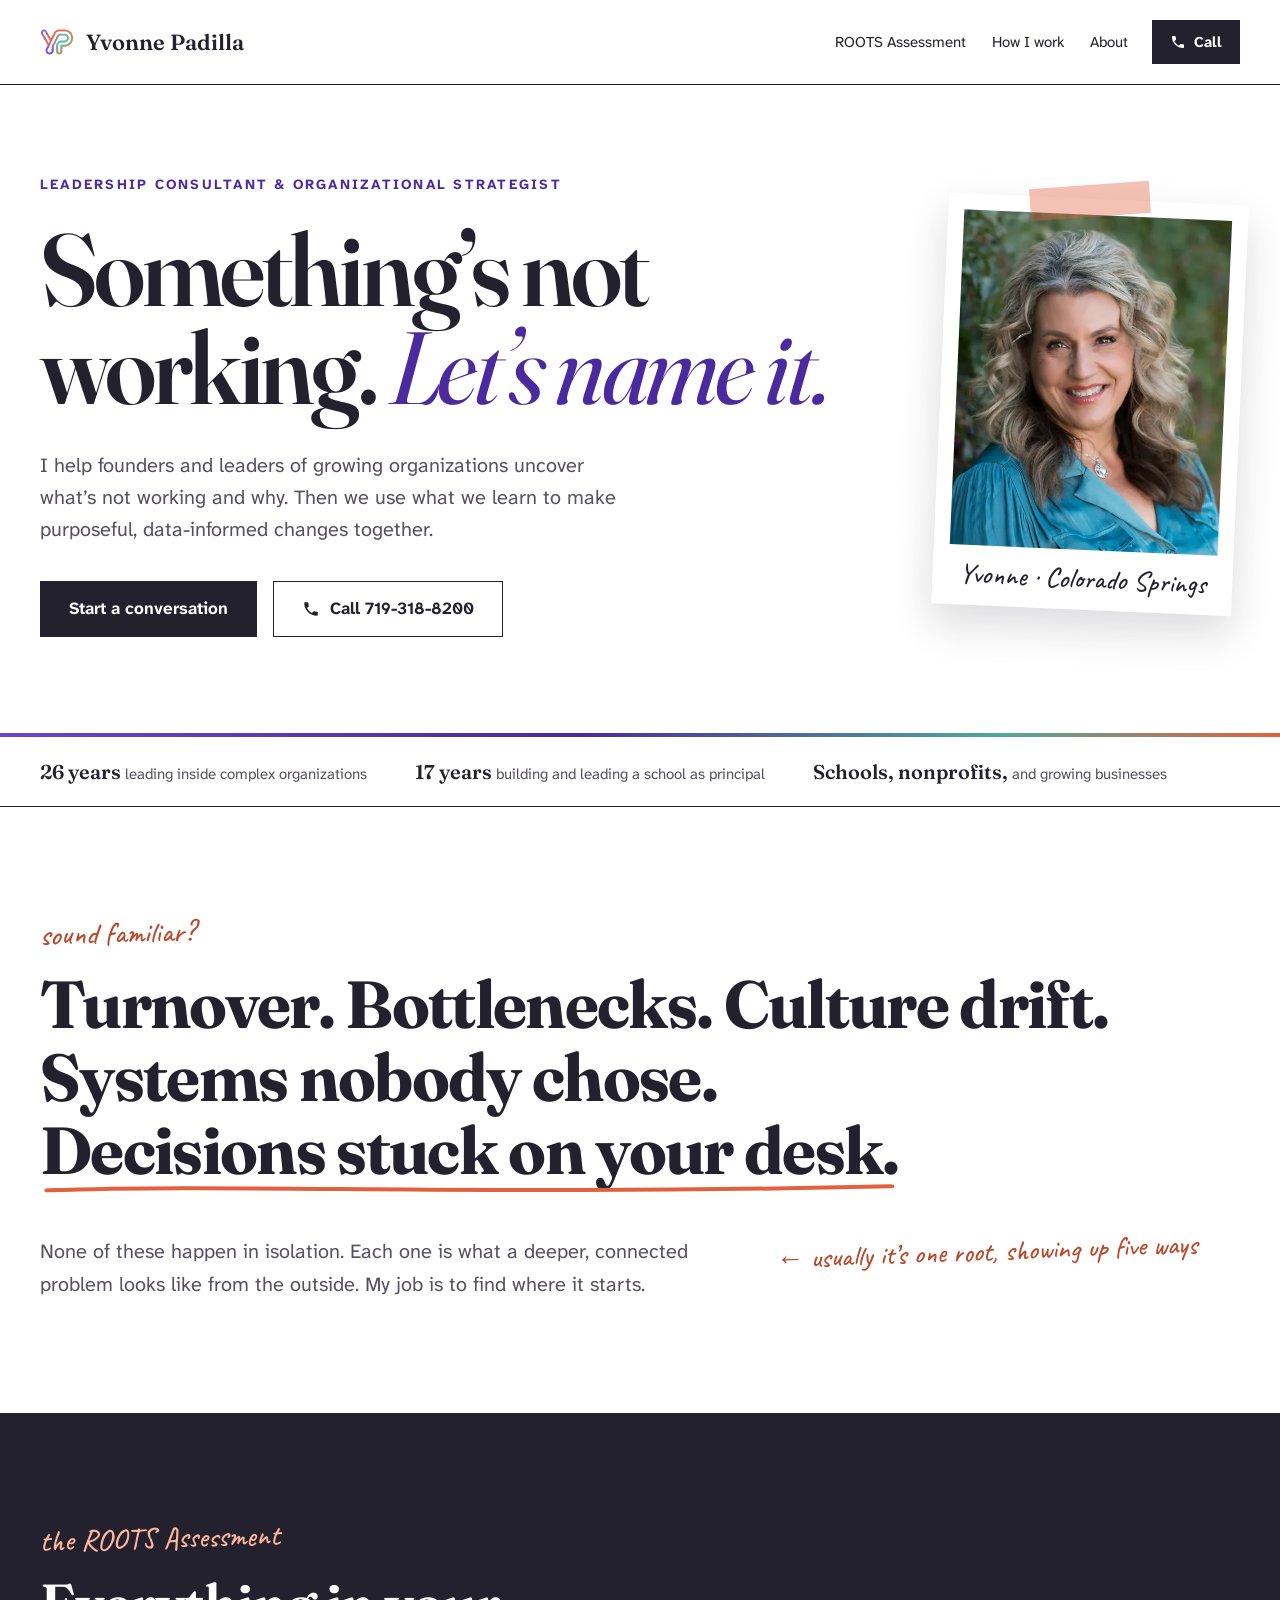
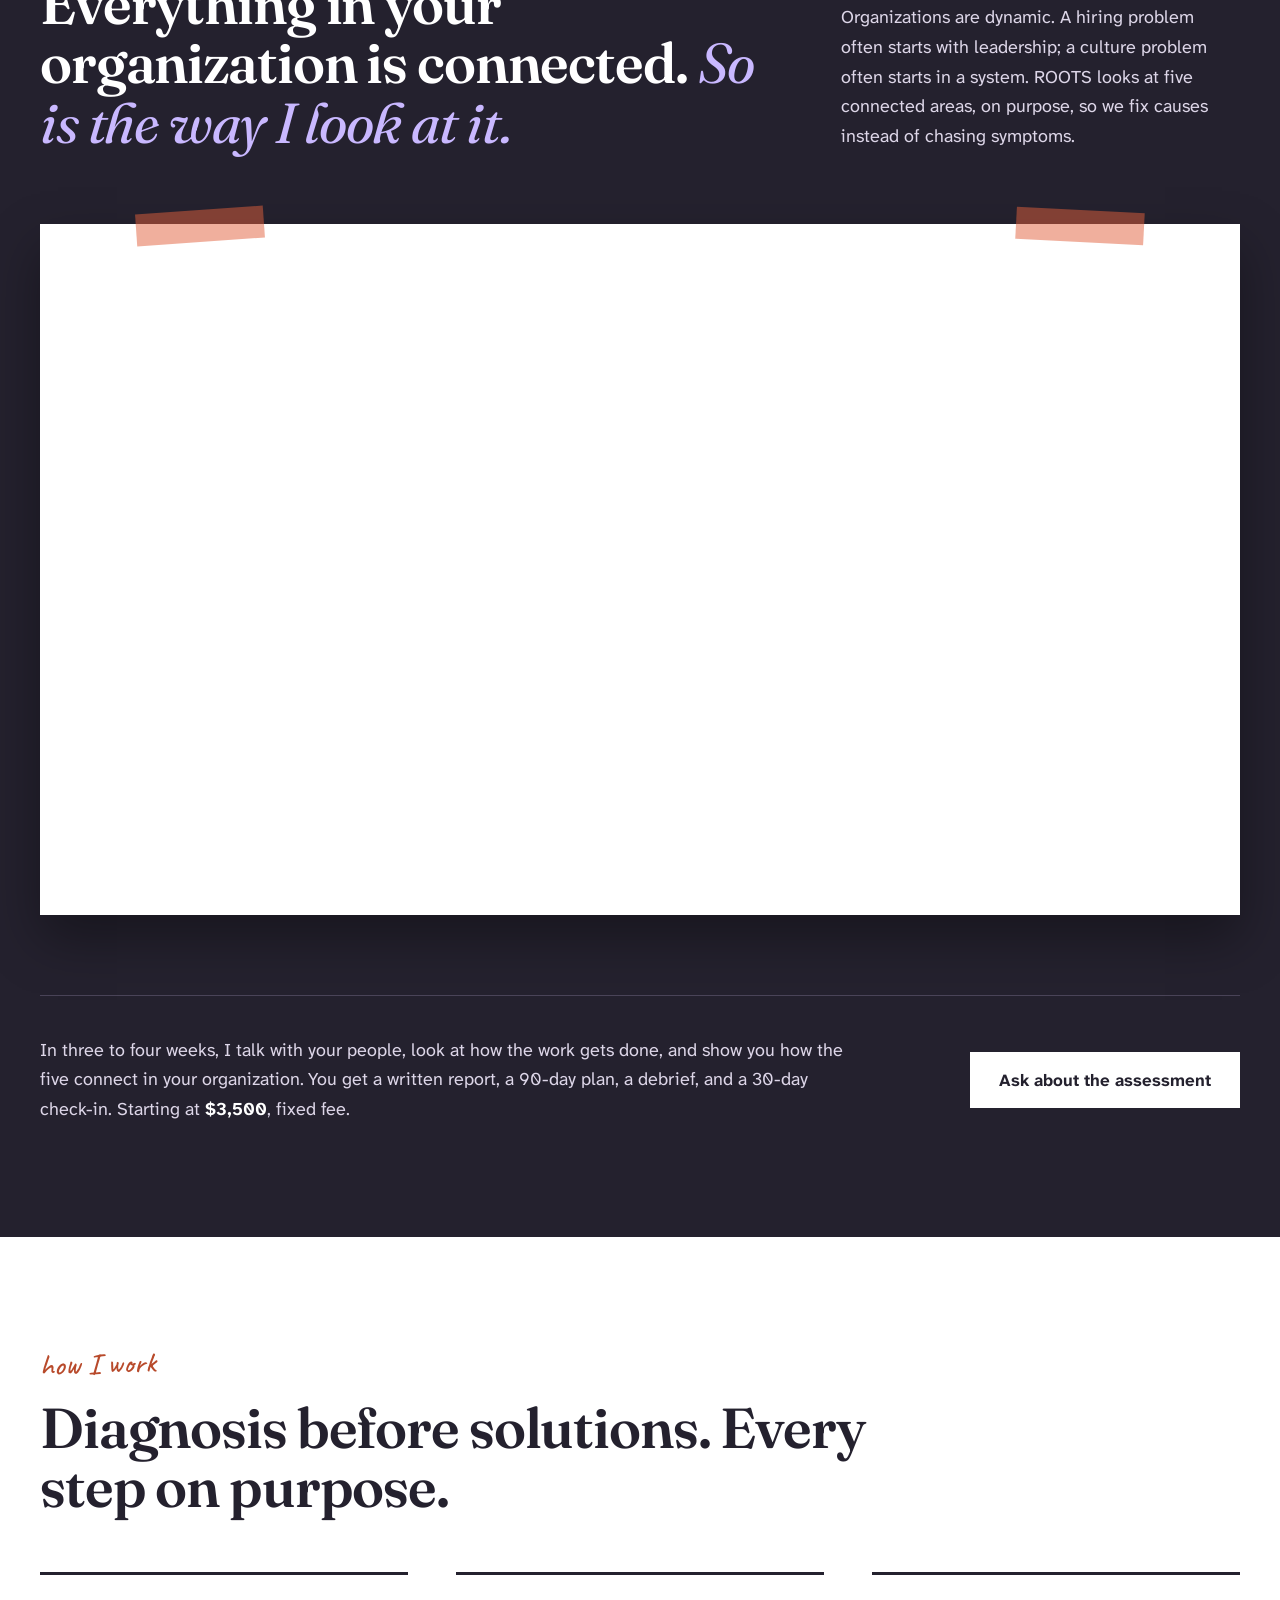
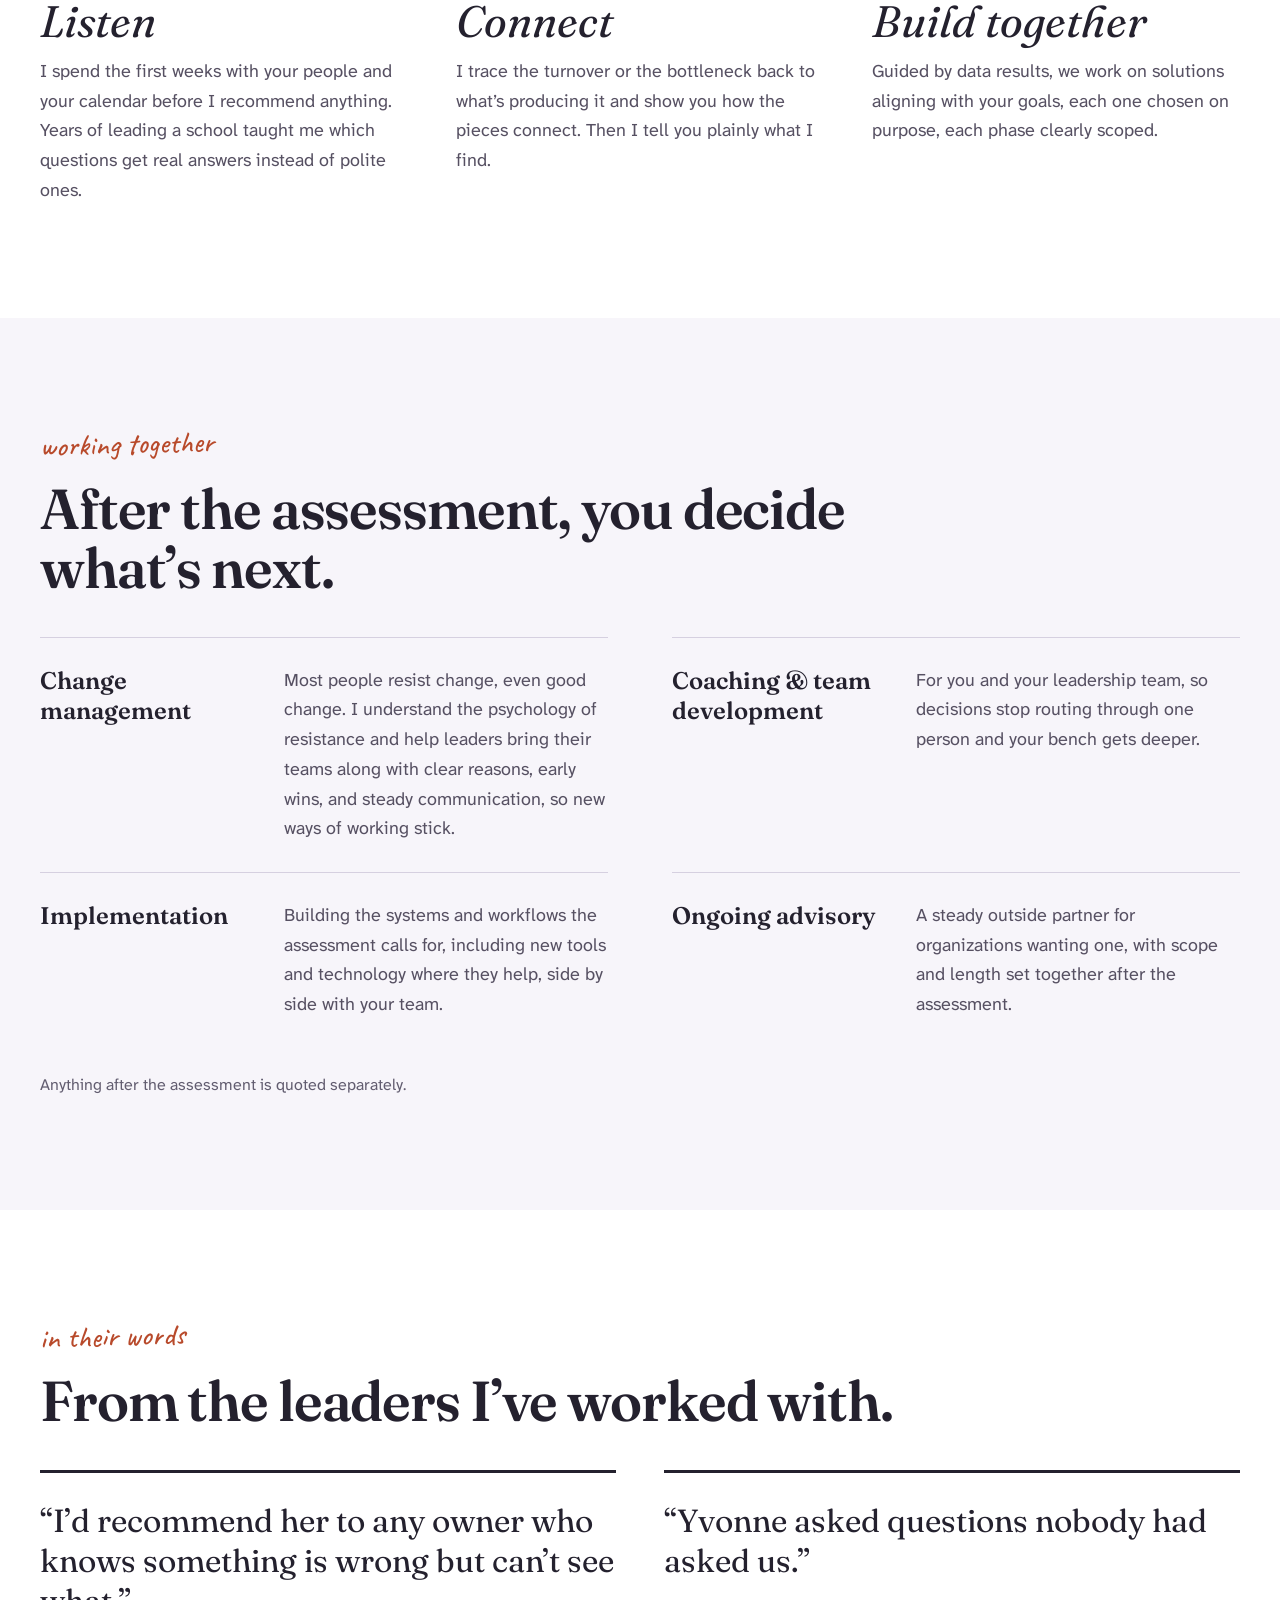
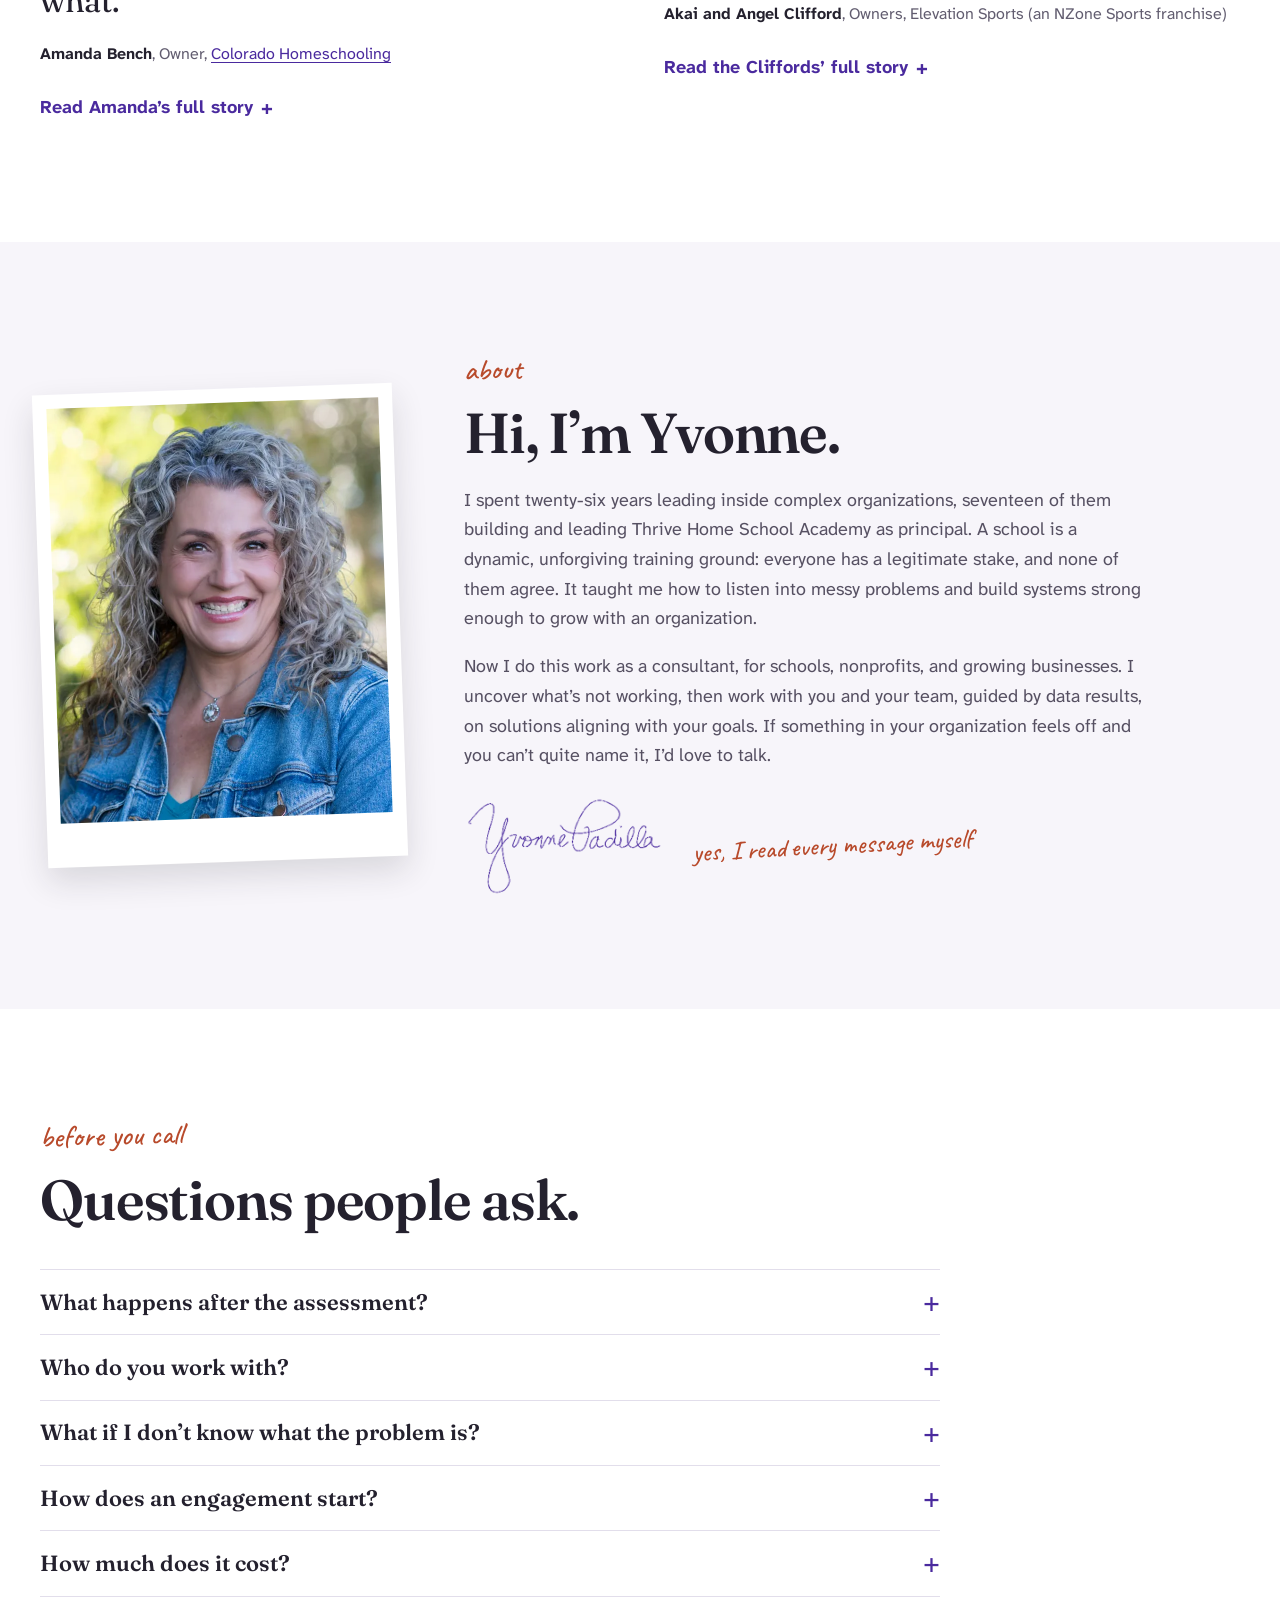
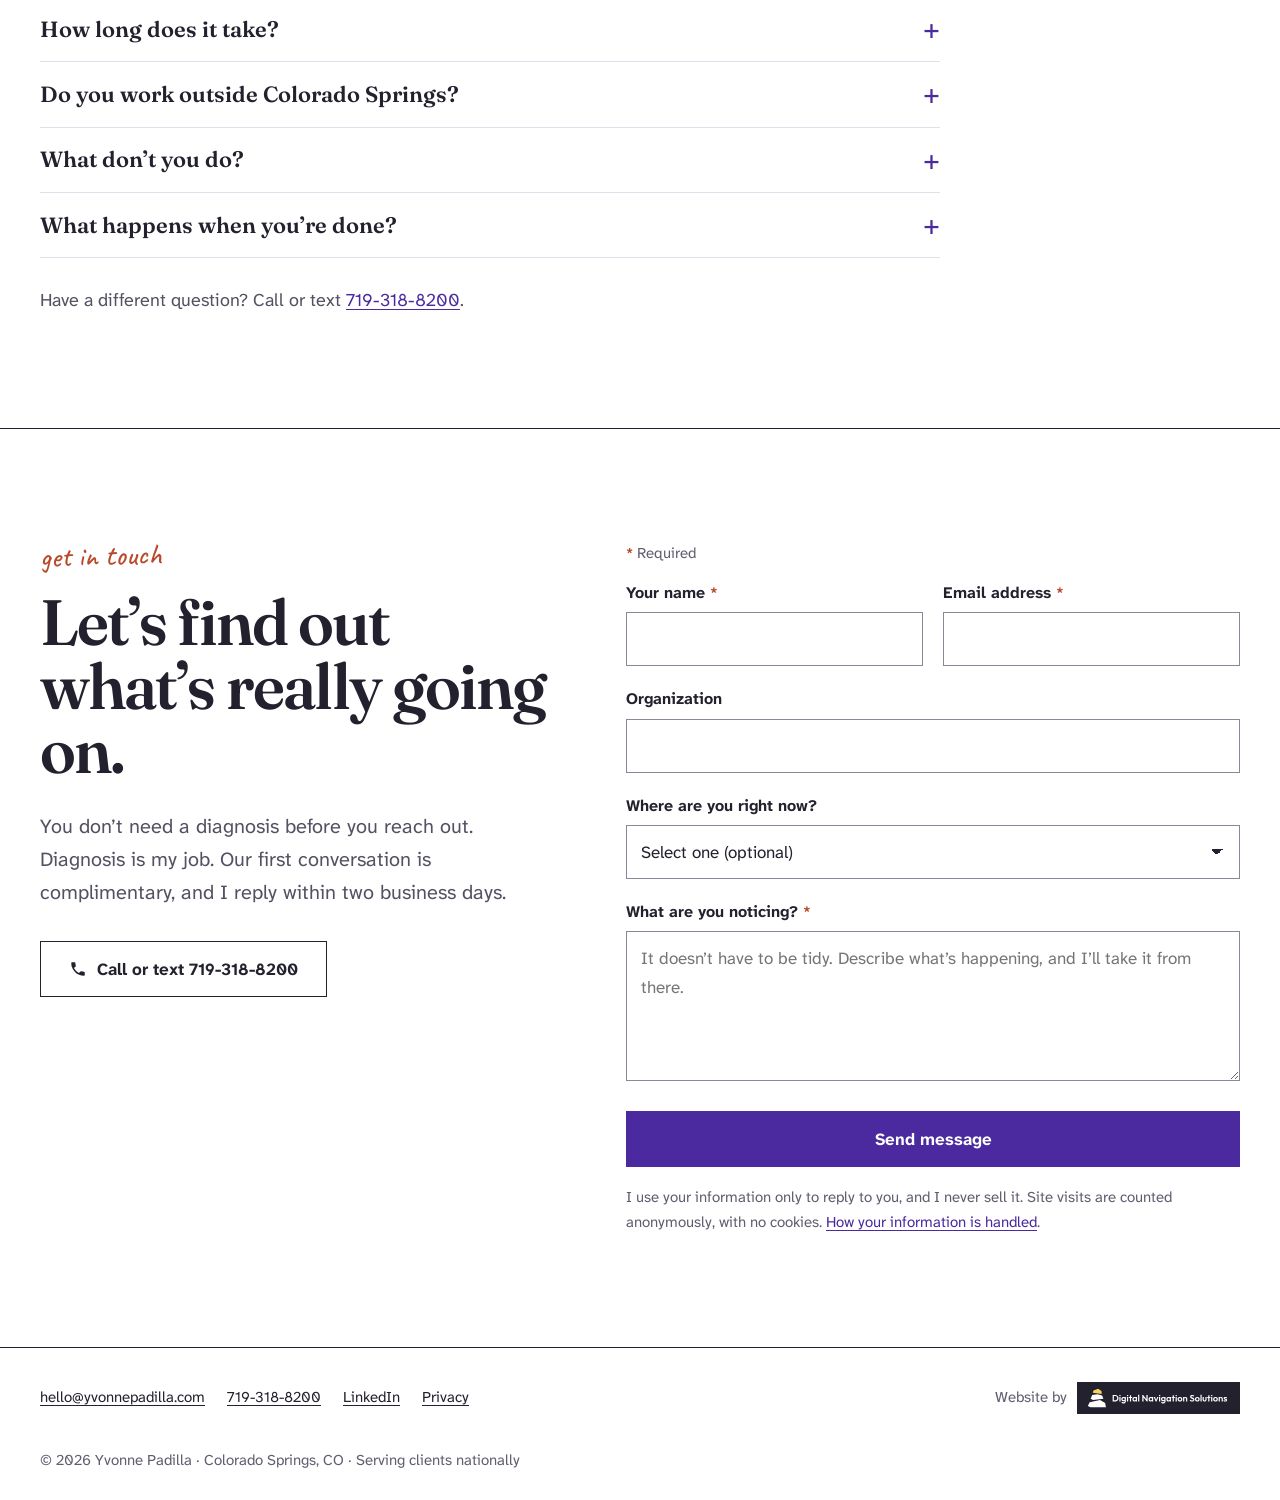
==== commit 53a79a6d: "Inline form errors that stay visible and are announced Co-Authored-By: Claude Opus 5.5 <noreply@anth" ====
--- a/index.html
+++ b/index.html
@@ -14,7 +14,7 @@
   <!-- ── SEO: Open Graph ── -->
   <meta property="og:type" content="website" />
   <meta property="og:url" content="https://yvonnepadilla.com/" />
-  <meta property="og:title" content="Yvonne Padilla | Uncover what's not working. Improve it together." />
+  <meta property="og:title" content="Yvonne Padilla | Something's not working. Let's name it." />
   <meta property="og:description" content="I help founders and leaders of growing organizations uncover what's not working, then make strategic, data-informed changes together with their teams." />
   <meta property="og:image" content="https://yvonnepadilla.com/og-image-v2.jpg" />
   <meta property="og:image:width" content="1200" />
@@ -25,7 +25,7 @@
 
   <!-- ── SEO: Twitter/X Card ── -->
   <meta name="twitter:card" content="summary_large_image" />
-  <meta name="twitter:title" content="Yvonne Padilla | Uncover what's not working. Improve it together." />
+  <meta name="twitter:title" content="Yvonne Padilla | Something's not working. Let's name it." />
   <meta name="twitter:description" content="I help founders and leaders of growing organizations uncover what's not working, then make strategic, data-informed changes together with their teams." />
   <meta name="twitter:image" content="https://yvonnepadilla.com/og-image-v2.jpg" />
 
@@ -269,7 +269,7 @@
     .about-photo .polaroid { padding: 14px 14px 44px; transform: rotate(-2deg); box-shadow: 0 14px 32px rgba(36,33,46,.14); }
     .about-text { flex: 2 1 460px; }
     .about-text .h2 { margin-bottom: 24px; }
-    .about-text p.body { color: var(--body); }
+    .about-text p.body { color: var(--body); max-width: 680px; }
     .about-text p.body + p.body { margin-top: 18px; }
     .sign { margin-top: 24px; display: flex; align-items: center; gap: 12px 28px; flex-wrap: wrap; }
     .sign img { width: 200px; }
@@ -667,6 +667,23 @@
       var thanks = document.getElementById('form-thanks');
       if (!form || !window.fetch) return;
 
+      // Keep a draft of the message in this tab only, so a refresh or an
+      // accidental back-and-forward doesn't erase it. Cleared after sending.
+      var draftKey = 'yp-contact-draft';
+      var draftFields = ['name', 'email', 'organization', 'service', 'message'];
+      try {
+        var saved = JSON.parse(sessionStorage.getItem(draftKey) || '{}');
+        draftFields.forEach(function (id) {
+          var el = document.getElementById(id);
+          if (el && saved[id] && !el.value) el.value = saved[id];
+        });
+        form.addEventListener('input', function () {
+          var data = {};
+          draftFields.forEach(function (id) { var el = document.getElementById(id); if (el) data[id] = el.value; });
+          sessionStorage.setItem(draftKey, JSON.stringify(data));
+        });
+      } catch (e) { /* storage unavailable; the form still works */ }
+
       form.addEventListener('submit', function (e) {
         e.preventDefault();
         var button = form.querySelector('.form-submit');
@@ -681,6 +698,7 @@
           headers: { 'Accept': 'application/json' }
         }).then(function (res) {
           if (res.ok) {
+            try { sessionStorage.removeItem(draftKey); } catch (e) {}
             form.hidden = true;
             thanks.hidden = false;
             thanks.focus();
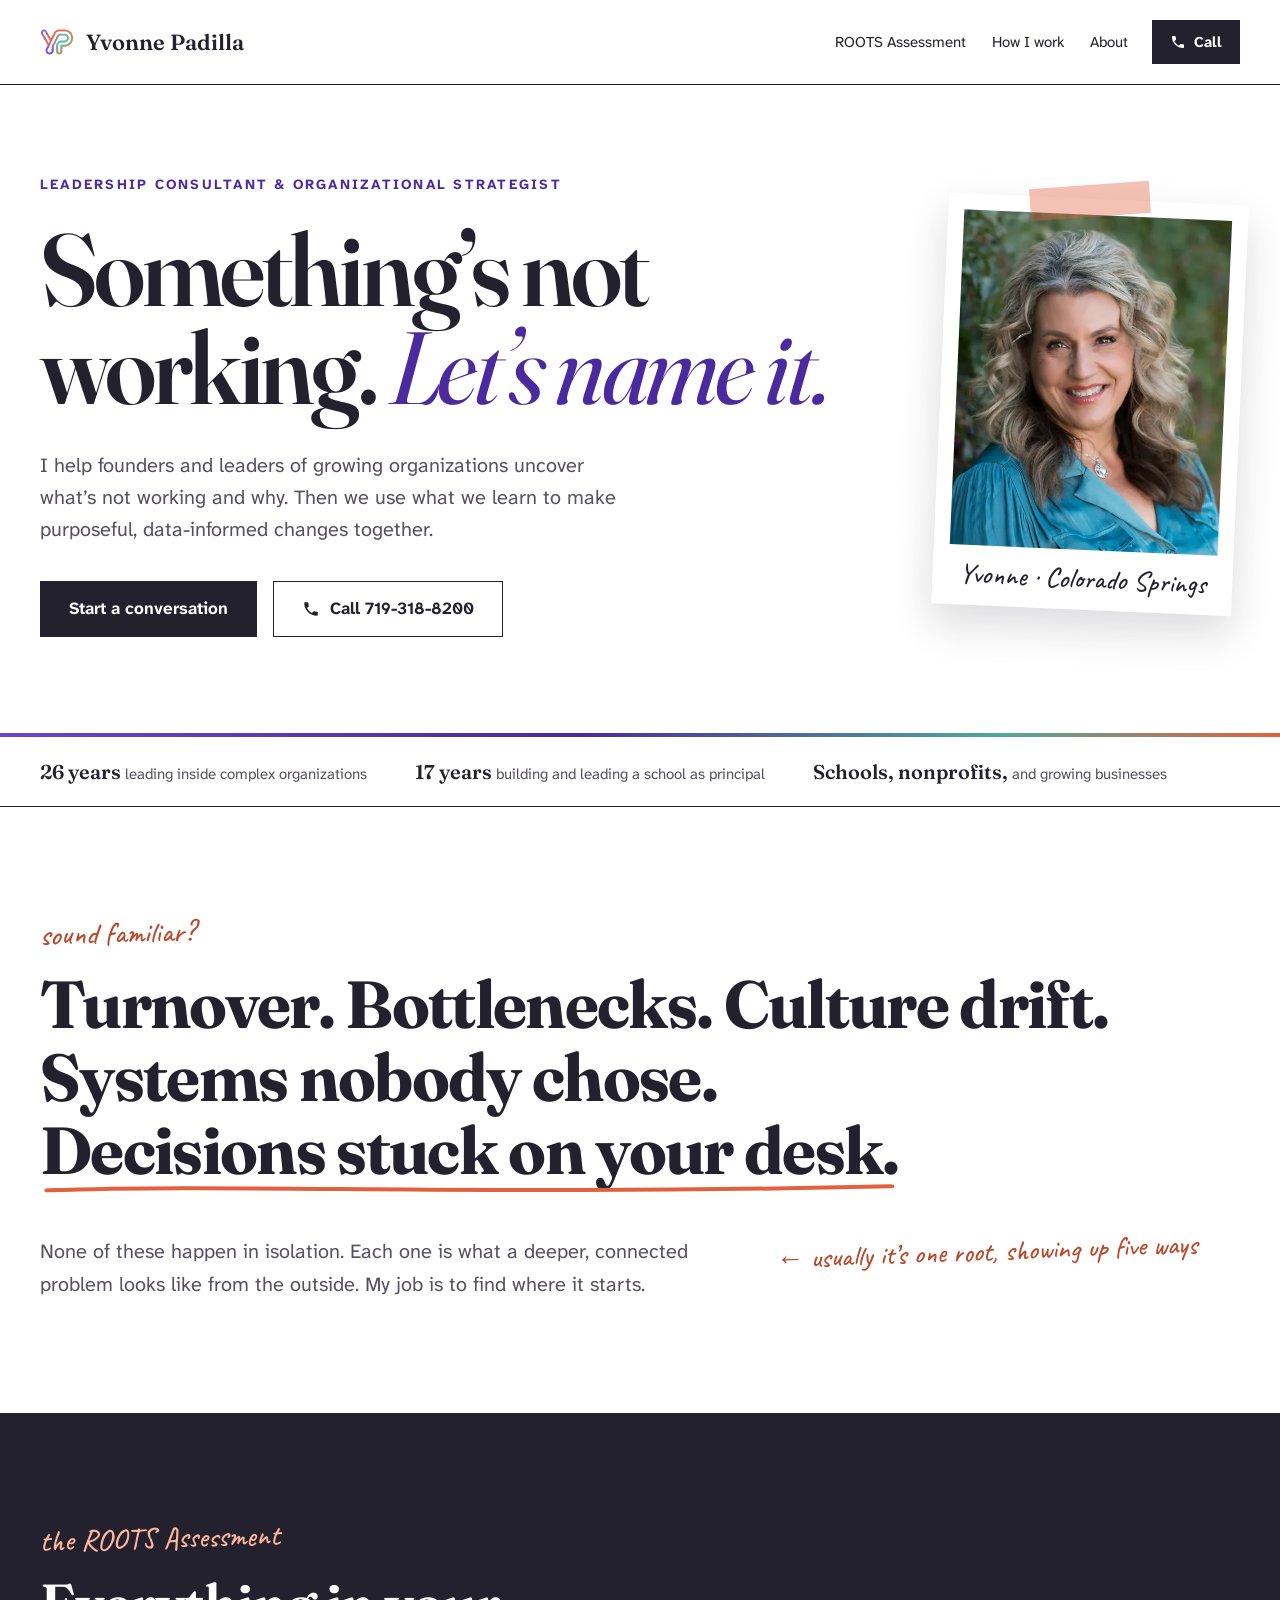
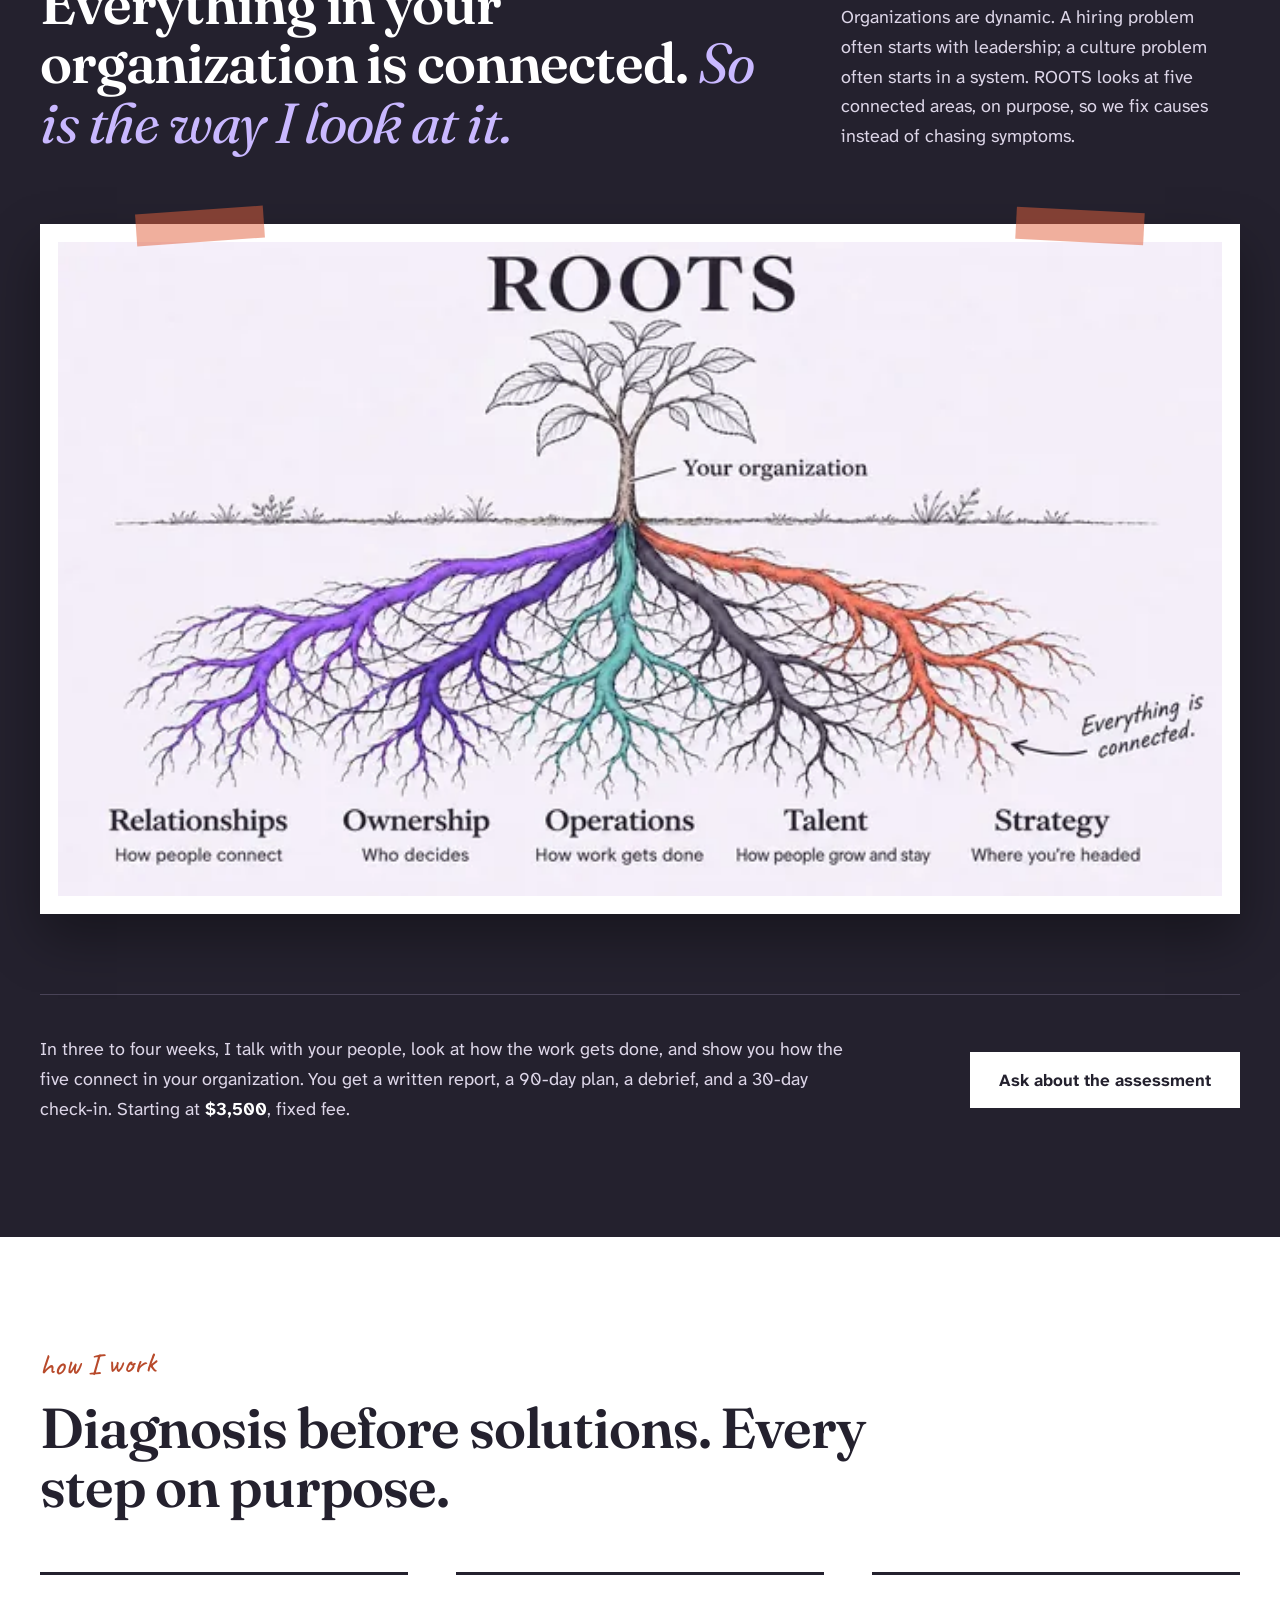
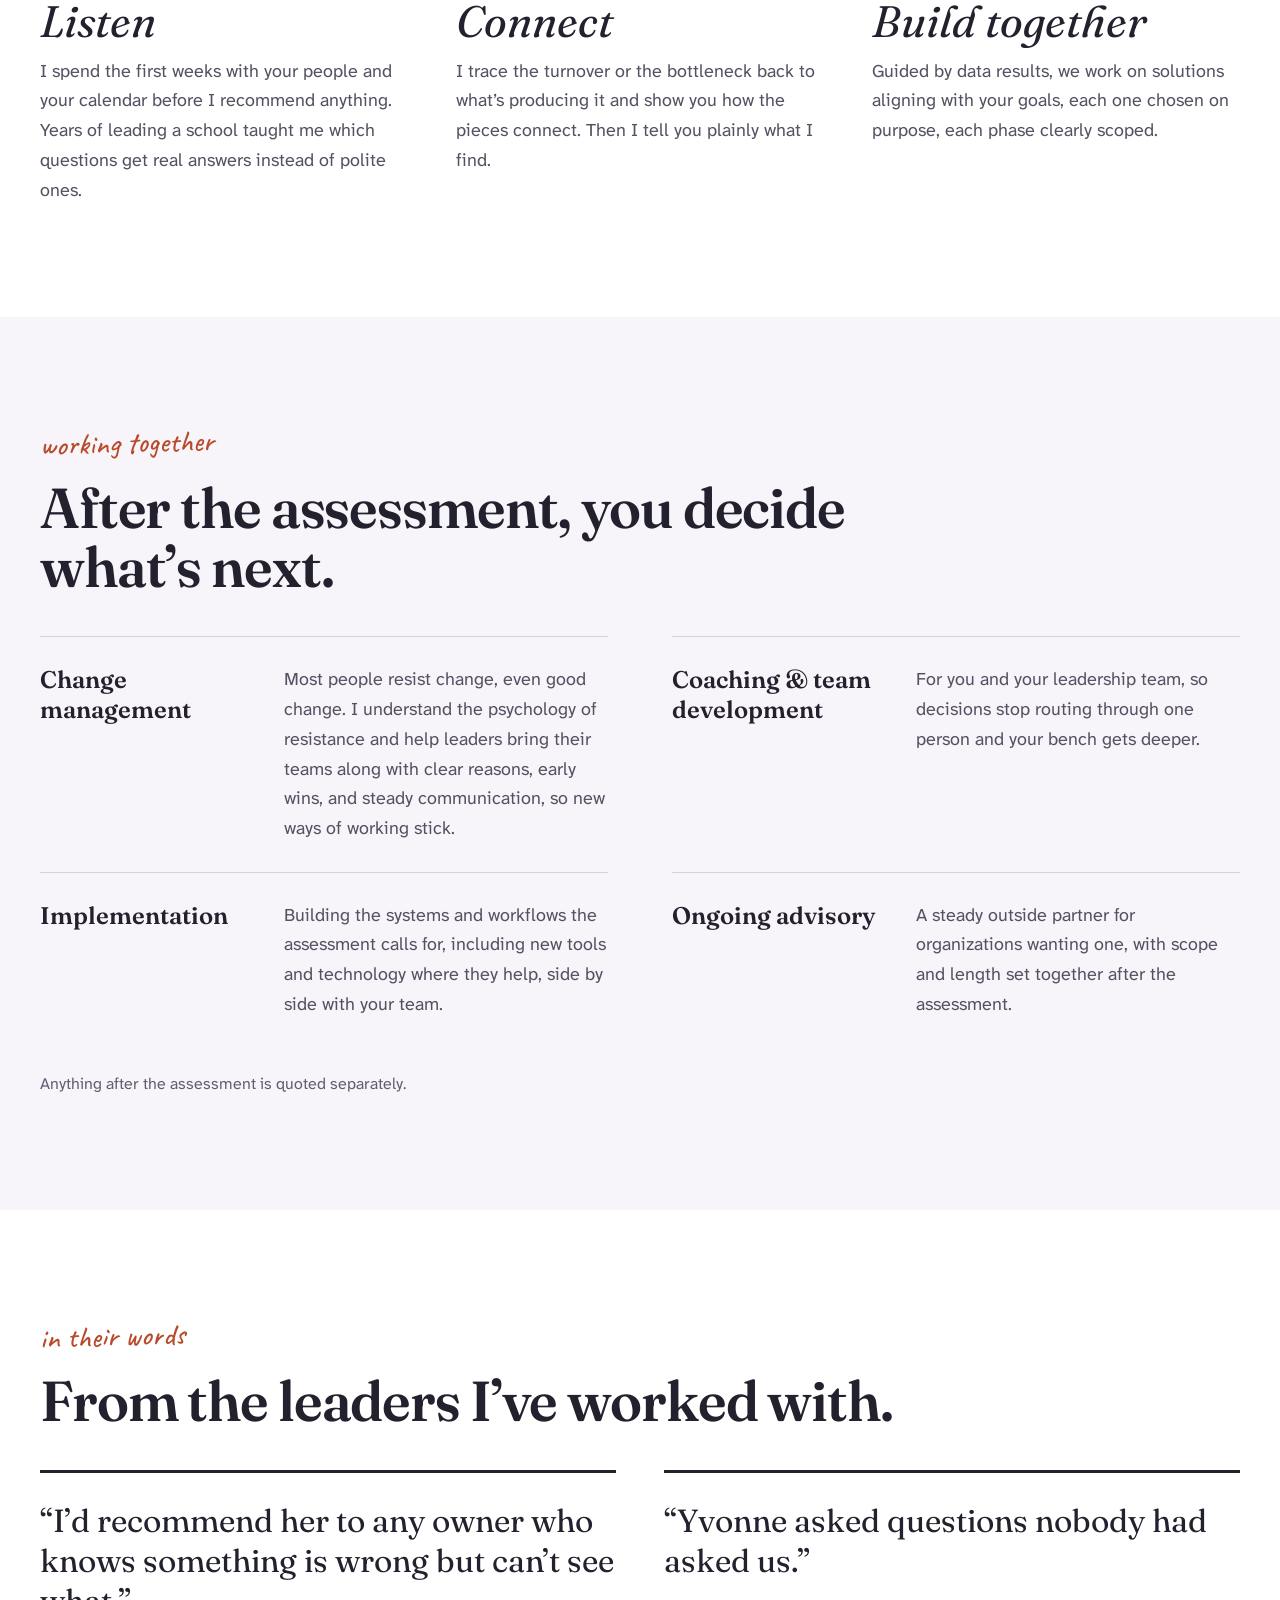
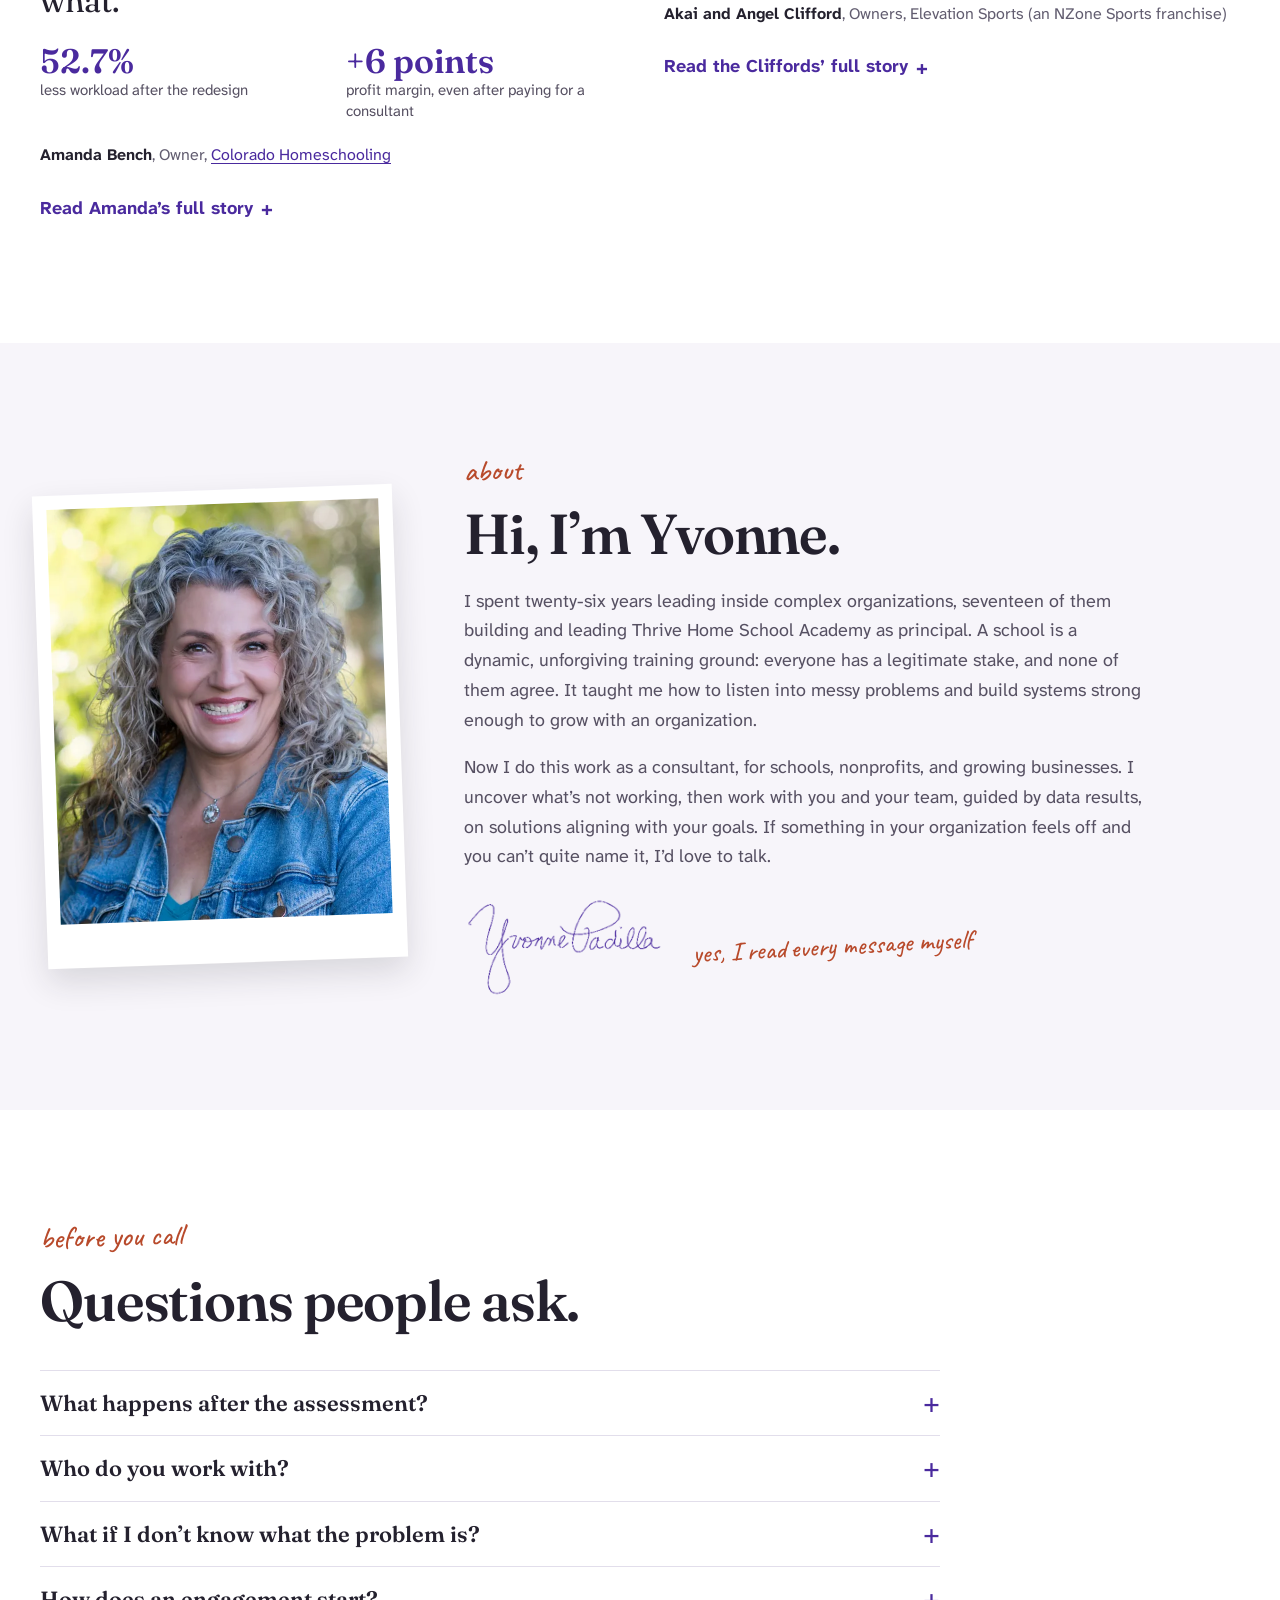
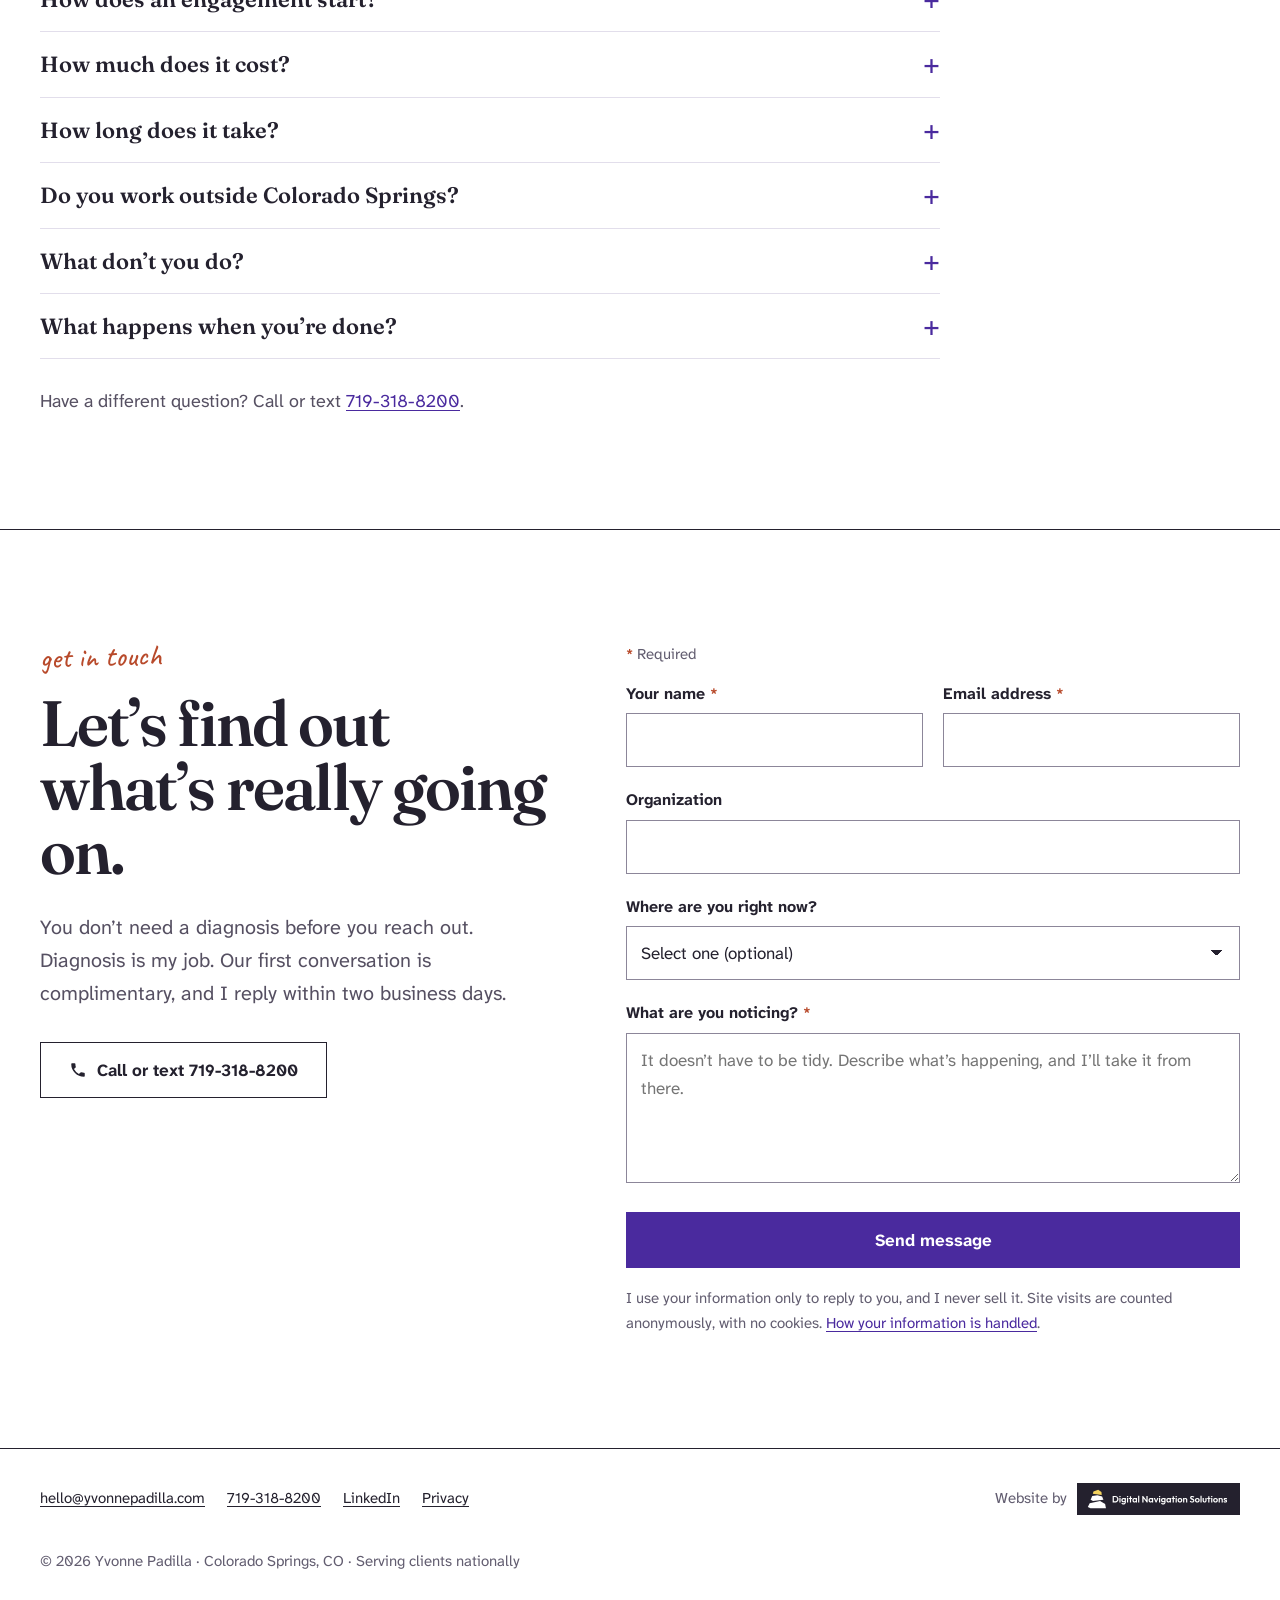
==== commit b8c4ce3a: "Restore Amanda's verified results (52.7% workload, +6 points margin) Co-Authored-By: Claude Opus 5.5" ====
--- a/index.html
+++ b/index.html
@@ -251,6 +251,9 @@
     .quotes { display: flex; flex-wrap: wrap; gap: 48px; margin-top: 40px; }
     .quote { flex: 1 1 440px; border-top: 3px solid var(--ink); padding-top: 28px; }
     .quote blockquote p { font-family: var(--serif); font-size: clamp(26px, 2.6vw, 32px); line-height: 1.25; }
+    .quote-stats { list-style: none; padding: 0; margin: 22px 0 0; display: flex; flex-wrap: wrap; gap: 14px 36px; }
+    .quote-stats li { flex: 1 1 180px; font-size: 15px; line-height: 1.4; color: var(--body); }
+    .quote-stats strong { display: block; font-family: var(--serif); font-size: 34px; font-weight: 600; line-height: 1.1; color: var(--violet-deep); }
     .quote figcaption { margin-top: 20px; font-size: 16px; color: var(--muted); }
     .quote figcaption strong { color: var(--ink); }
     .quote details { margin-top: 18px; }
@@ -304,6 +307,9 @@
     .field textarea { min-height: 150px; resize: vertical; }
     .field input:focus-visible, .field select:focus-visible, .field textarea:focus-visible { outline: 3px solid var(--violet); outline-offset: 1px; border-color: var(--violet-deep); }
     .field input:user-invalid, .field textarea:user-invalid { border-color: var(--coral-ink); }
+    .field-error { margin-top: 6px; font-size: 15px; font-weight: 700; color: #A3361A; }
+    .field-error::before { content: "! "; }
+    .field [aria-invalid="true"] { border-color: #A3361A; border-width: 2px; }
     .hp { position: absolute; left: -9999px; width: 1px; height: 1px; overflow: hidden; }
     .form-submit { width: 100%; cursor: pointer; }
     .form-submit:disabled { opacity: .7; cursor: wait; }
@@ -483,6 +489,10 @@
         <div class="quotes">
           <figure class="quote">
             <blockquote><p>&ldquo;I&rsquo;d recommend her to any owner who knows something is wrong but can&rsquo;t see what.&rdquo;</p></blockquote>
+            <ul class="quote-stats" aria-label="Results at Colorado Homeschooling">
+              <li><strong>52.7%</strong> less workload after the redesign</li>
+              <li><strong>+6 points</strong> profit margin, even after paying for a consultant</li>
+            </ul>
             <figcaption><strong>Amanda Bench</strong>, Owner, <a href="https://www.coloradohomeschooling.com/" target="_blank" rel="noopener">Colorado Homeschooling<span class="sr-only"> (opens in a new tab)</span></a></figcaption>
             <details>
               <summary><span class="more">Read Amanda&rsquo;s full story</span><span class="less">Show less</span></summary>
@@ -594,10 +604,12 @@
               <div class="field">
                 <label for="name">Your name <span class="req" aria-hidden="true">*</span><span class="sr-only"> (required)</span></label>
                 <input type="text" id="name" name="name" autocomplete="name" required />
+                <p class="field-error" id="name-error" hidden></p>
               </div>
               <div class="field">
                 <label for="email">Email address <span class="req" aria-hidden="true">*</span><span class="sr-only"> (required)</span></label>
                 <input type="email" id="email" name="email" autocomplete="email" inputmode="email" required />
+                <p class="field-error" id="email-error" hidden></p>
               </div>
             </div>
             <div class="field">
@@ -619,6 +631,7 @@
             <div class="field">
               <label for="message">What are you noticing? <span class="req" aria-hidden="true">*</span><span class="sr-only"> (required)</span></label>
               <textarea id="message" name="message" placeholder="It doesn&rsquo;t have to be tidy. Describe what&rsquo;s happening, and I&rsquo;ll take it from there." required></textarea>
+                <p class="field-error" id="message-error" hidden></p>
             </div>
             <input type="hidden" name="_subject" value="New inquiry from yvonnepadilla.com" />
             <div class="hp" aria-hidden="true">
@@ -684,8 +697,50 @@
         });
       } catch (e) { /* storage unavailable; the form still works */ }
 
+
+      // Friendlier, persistent error messages (the browser's own checks still
+      // run when JavaScript is off).
+      form.setAttribute('novalidate', '');
+      var messages = {
+        name: 'Please add your name.',
+        email: 'Please add an email address I can reply to, like name@example.com.',
+        message: 'Please tell me a little about what you\u2019re noticing.'
+      };
+      function check(el) {
+        var err = document.getElementById(el.id + '-error');
+        if (!err) return true;
+        var ok = el.checkValidity();
+        if (ok) {
+          el.removeAttribute('aria-invalid');
+          el.removeAttribute('aria-describedby');
+          err.hidden = true;
+          err.textContent = '';
+        } else {
+          el.setAttribute('aria-invalid', 'true');
+          el.setAttribute('aria-describedby', err.id);
+          err.textContent = messages[el.id];
+          err.hidden = false;
+        }
+        return ok;
+      }
+      ['name', 'email', 'message'].forEach(function (id) {
+        var el = document.getElementById(id);
+        el.addEventListener('blur', function () { if (el.value || el.hasAttribute('aria-invalid')) check(el); });
+        el.addEventListener('input', function () { if (el.hasAttribute('aria-invalid')) check(el); });
+      });
       form.addEventListener('submit', function (e) {
         e.preventDefault();
+        var firstBad = null;
+        ['name', 'email', 'message'].forEach(function (id) {
+          var el = document.getElementById(id);
+          if (!check(el) && !firstBad) firstBad = el;
+        });
+        if (firstBad) {
+          status.className = 'form-status error';
+          status.textContent = 'Please fix the highlighted fields, then send again.';
+          firstBad.focus();
+          return;
+        }
         var button = form.querySelector('.form-submit');
         button.disabled = true;
         button.textContent = 'Sending…';
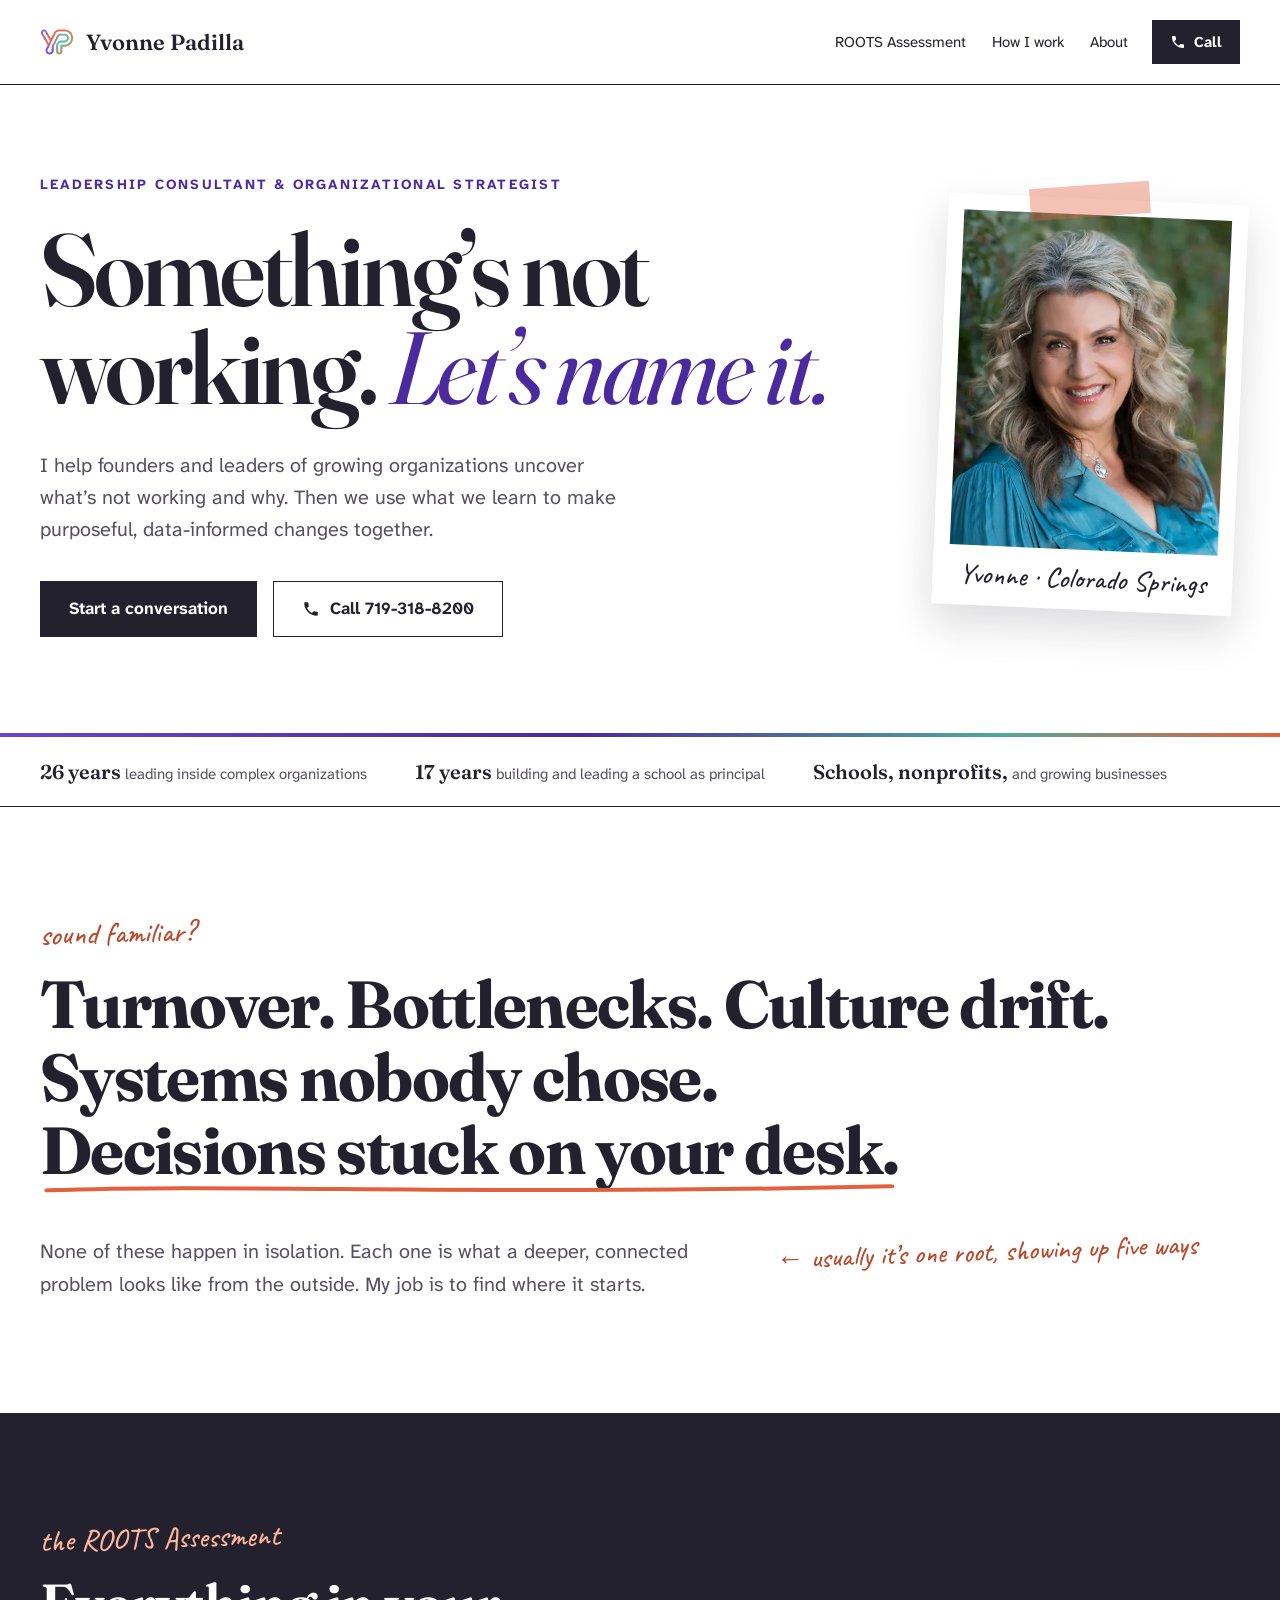
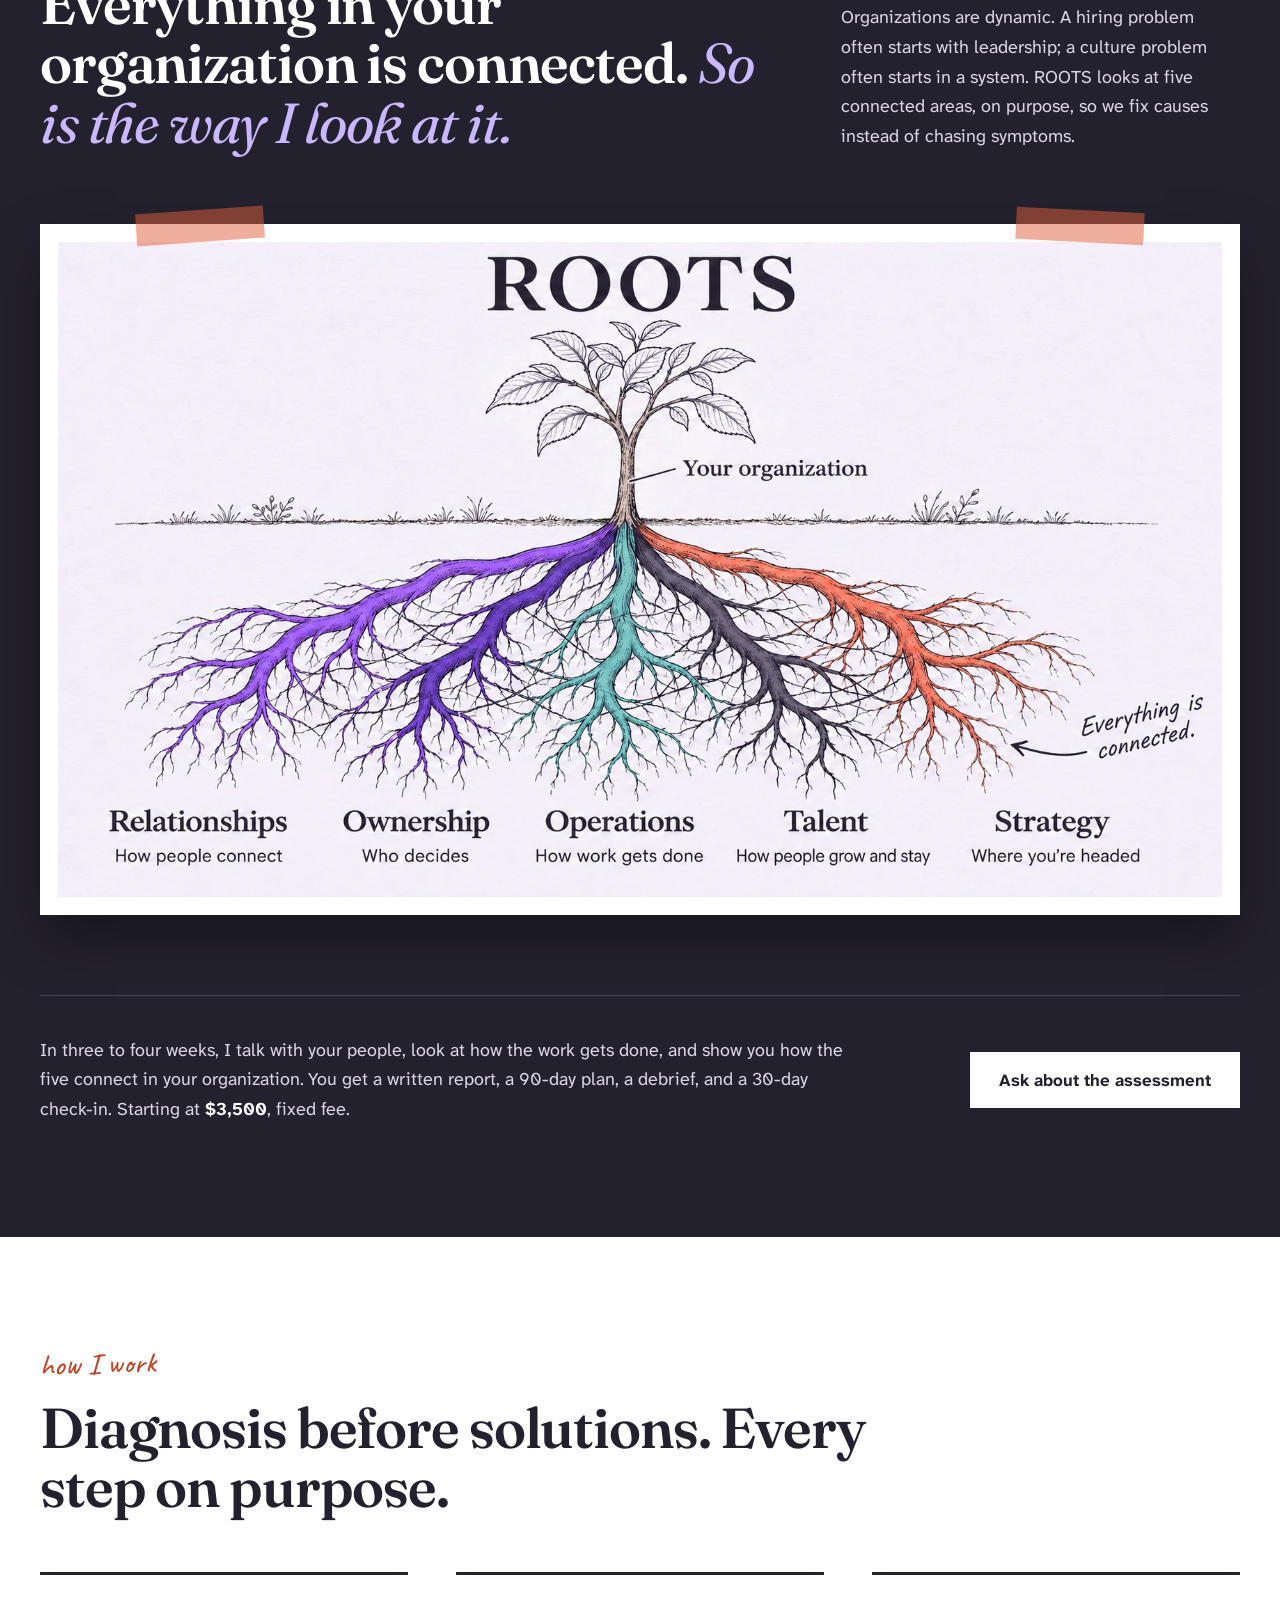
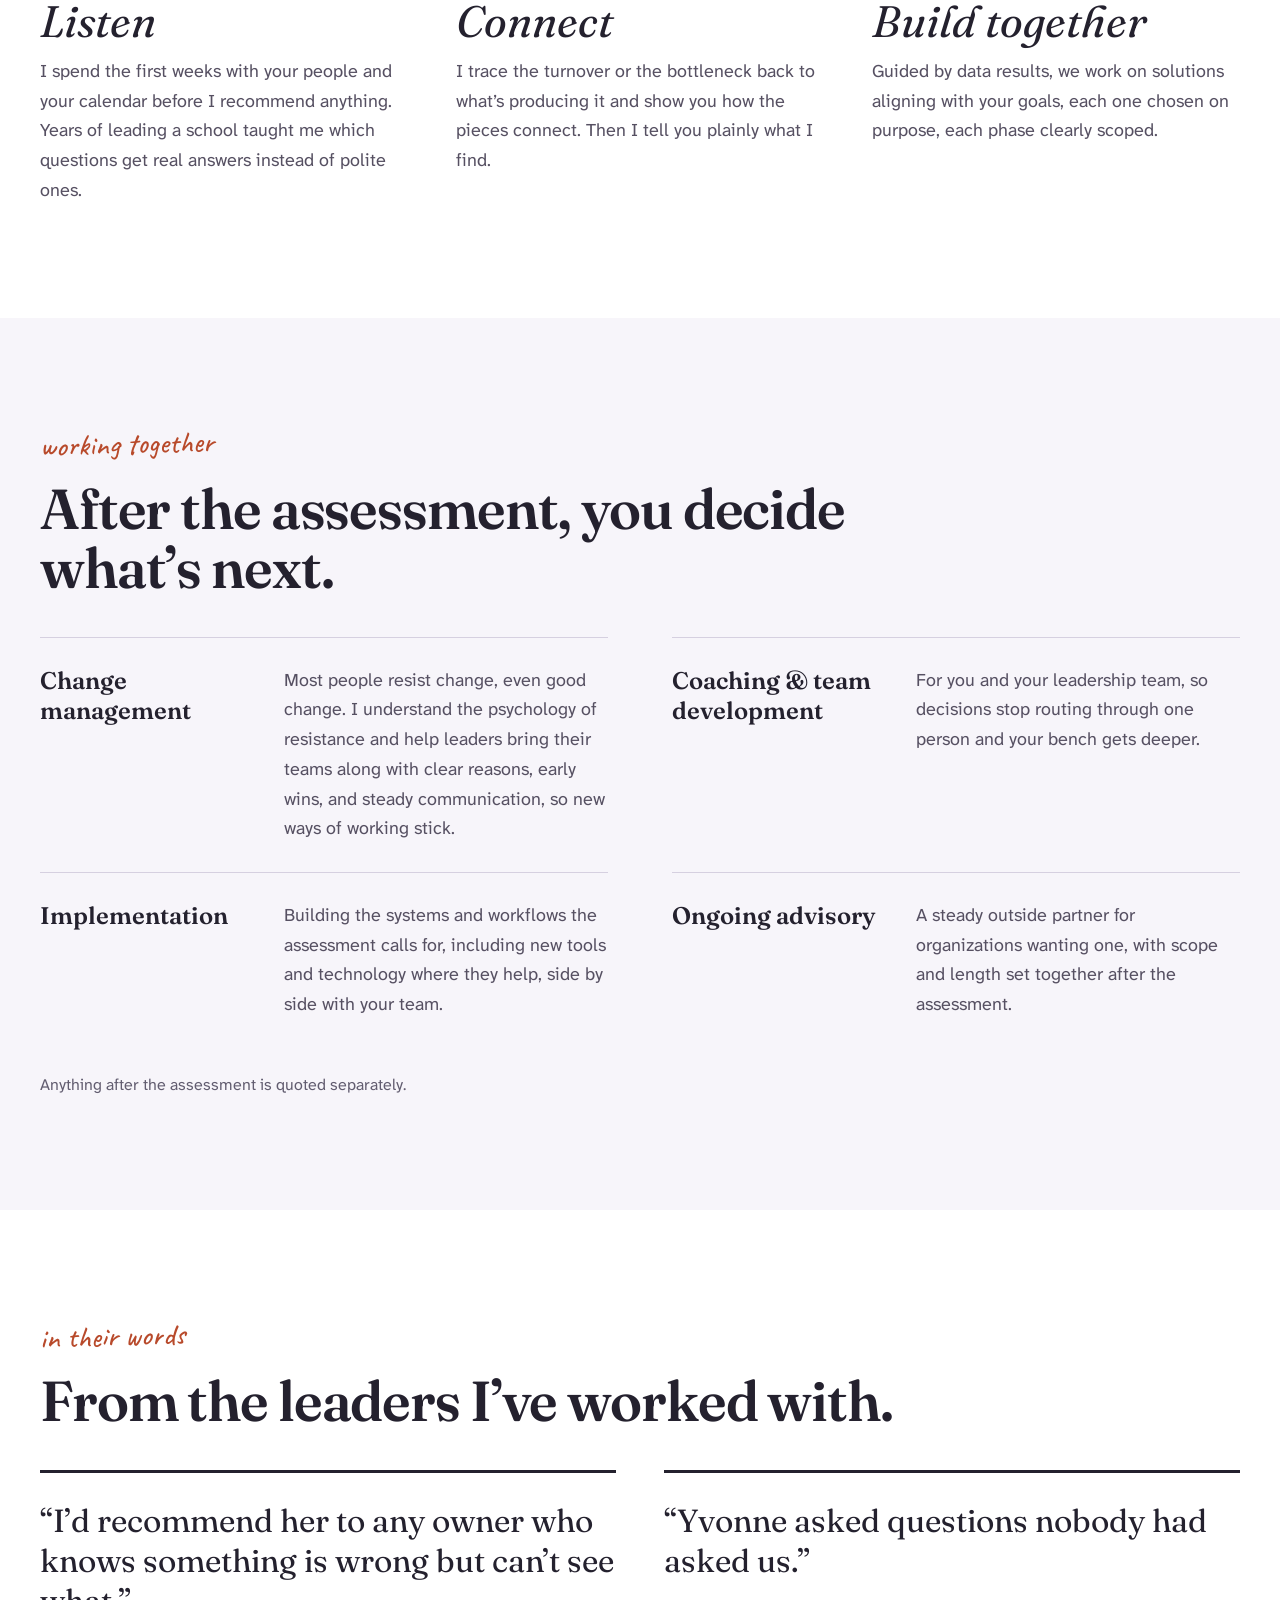
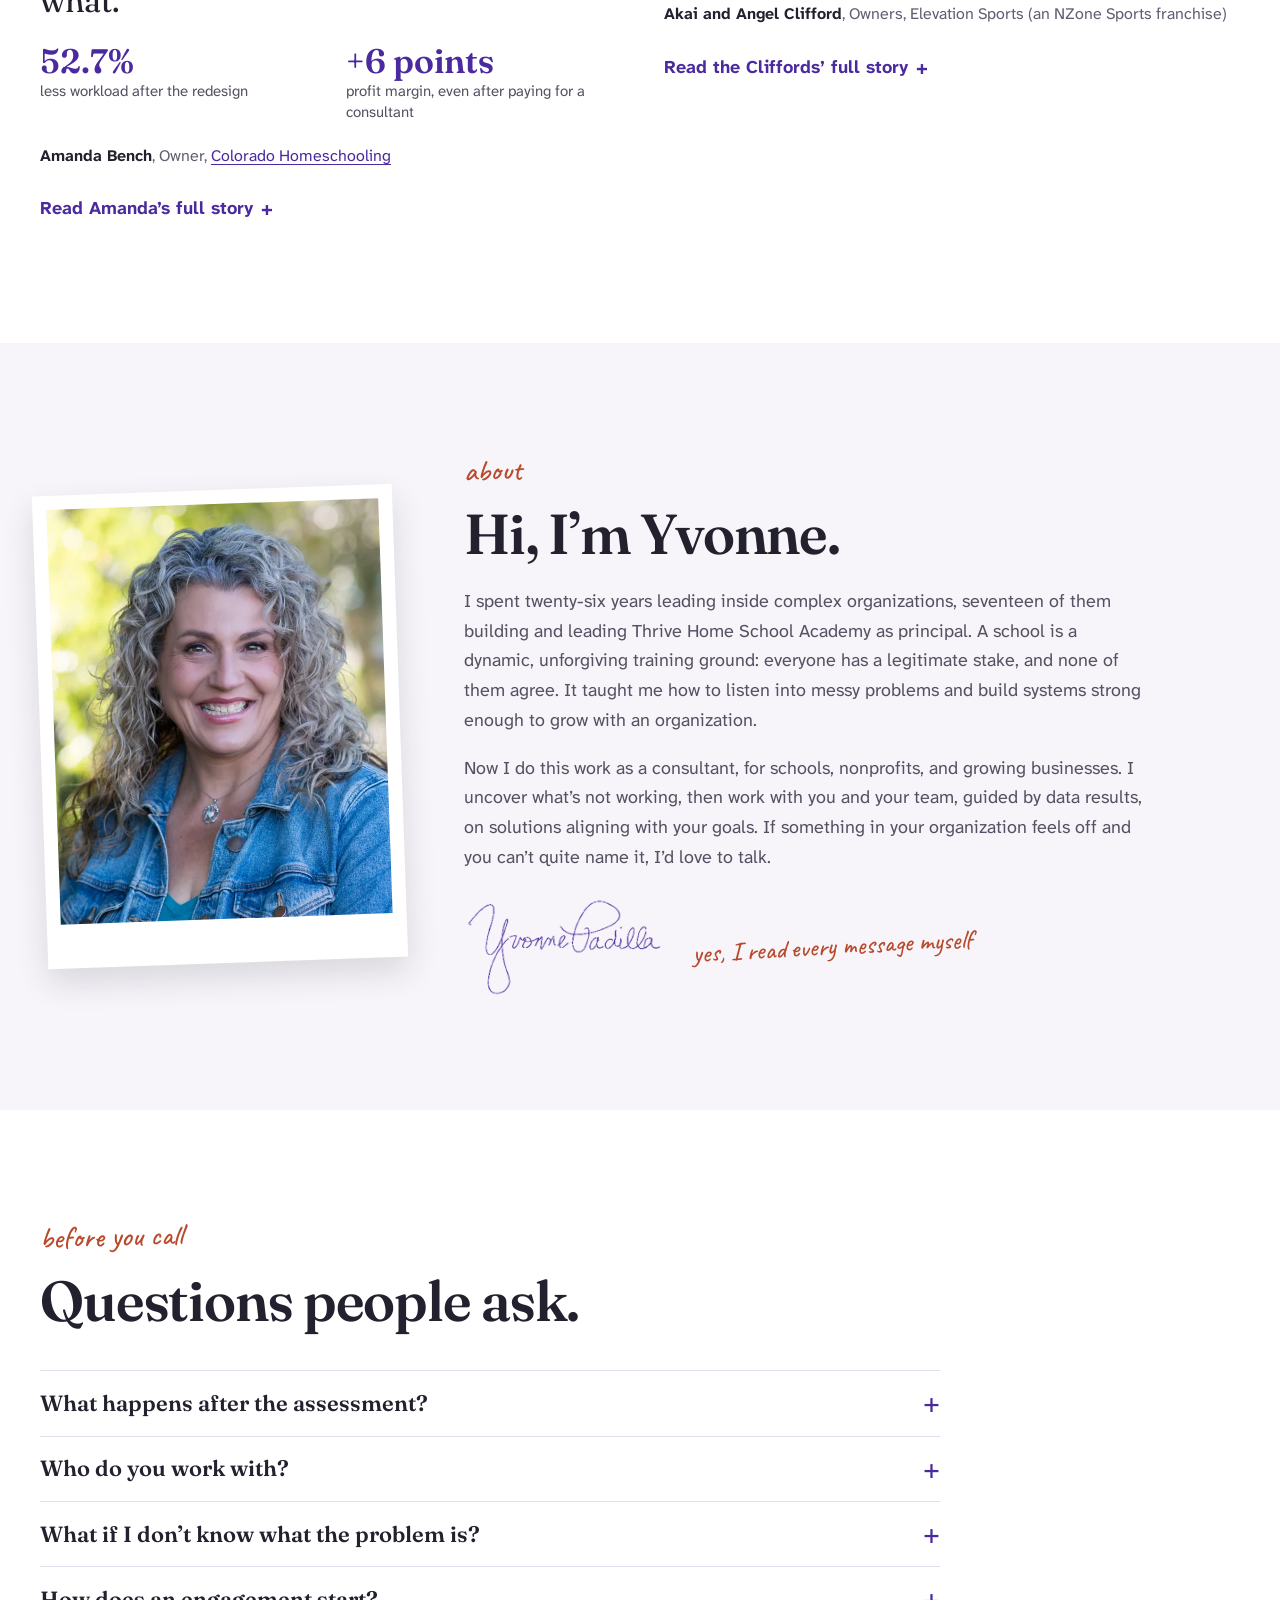
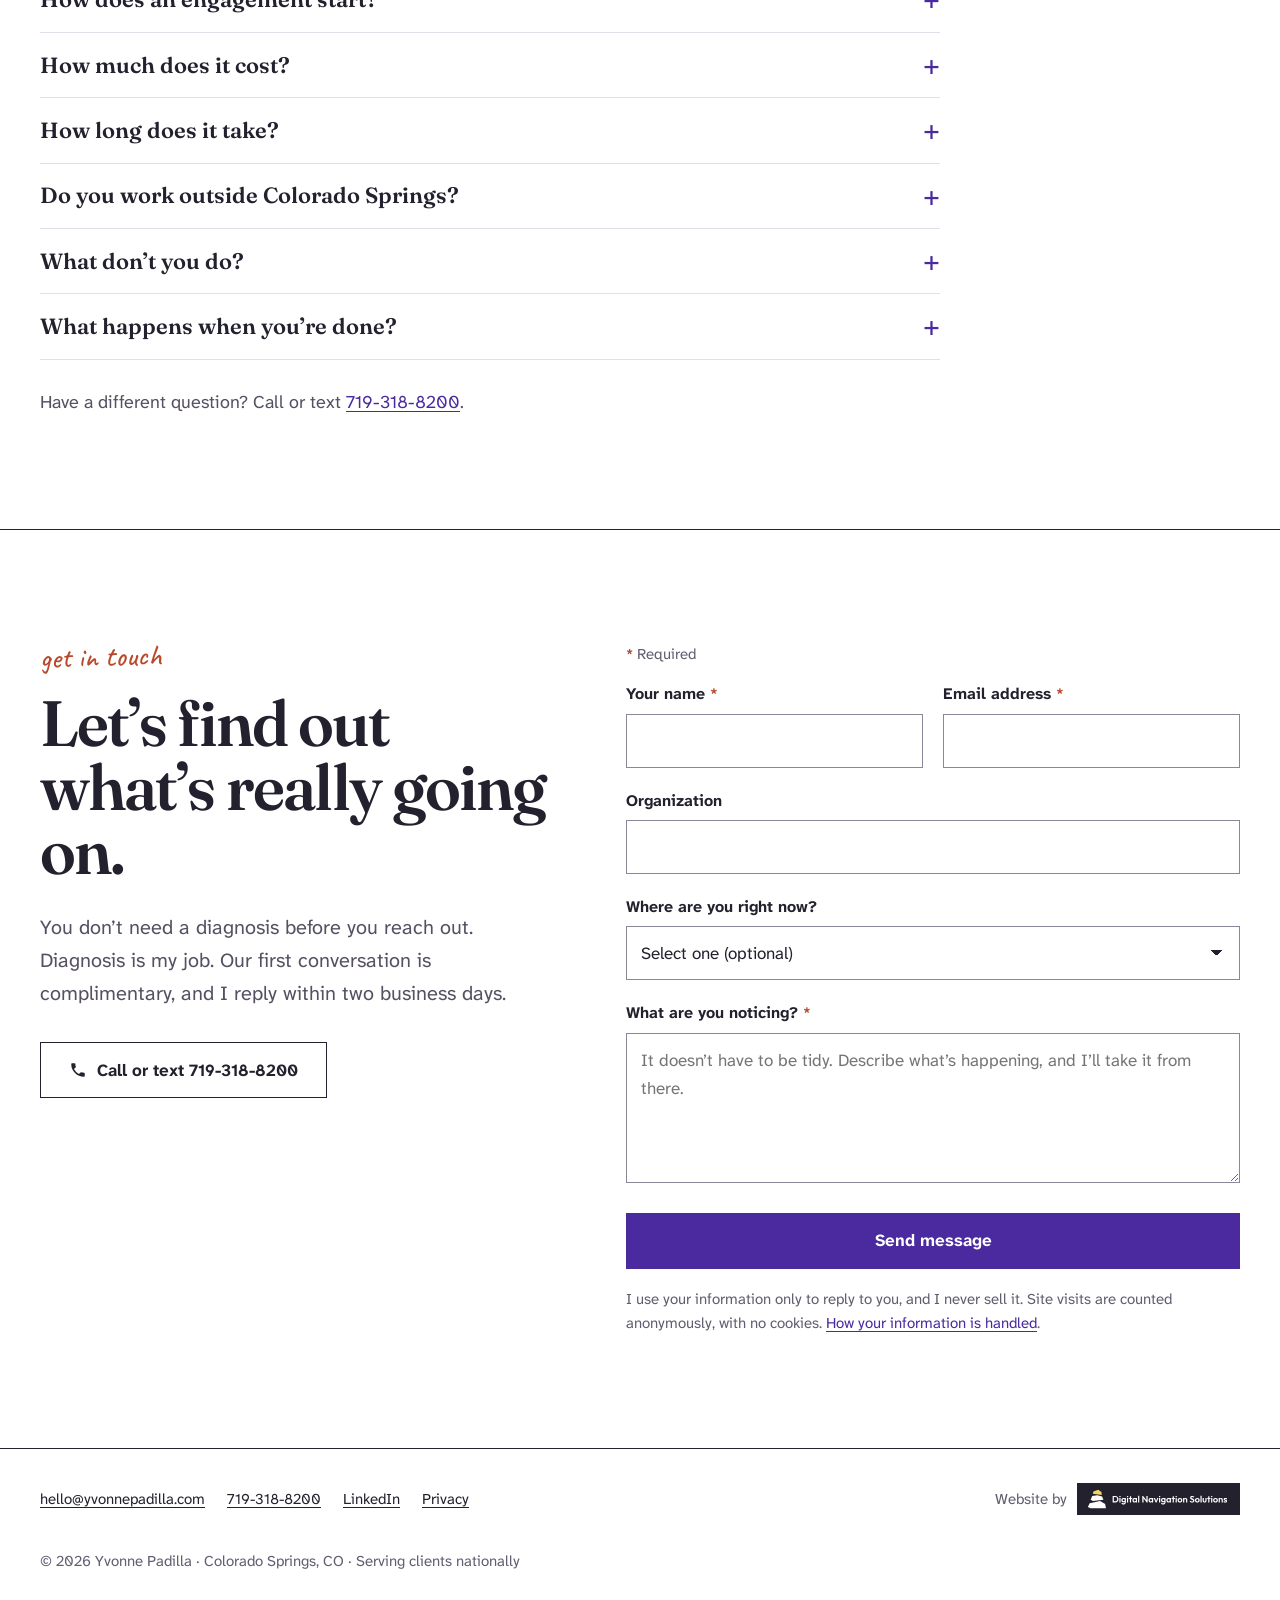
==== commit e91b3fd8: "Share image v4: add YP logo beside name Co-Authored-By: Claude Opus 5.5 <noreply@anthropic.com> Clau" ====
--- a/index.html
+++ b/index.html
@@ -16,10 +16,10 @@
   <meta property="og:url" content="https://yvonnepadilla.com/" />
   <meta property="og:title" content="Yvonne Padilla | Something's not working. Let's name it." />
   <meta property="og:description" content="I help founders and leaders of growing organizations uncover what's not working, then make strategic, data-informed changes together with their teams." />
-  <meta property="og:image" content="https://yvonnepadilla.com/og-image-v2.jpg" />
+  <meta property="og:image" content="https://yvonnepadilla.com/og-image-v4.jpg" />
   <meta property="og:image:width" content="1200" />
   <meta property="og:image:height" content="630" />
-  <meta property="og:image:alt" content="Yvonne Padilla, consultant, portrait beside her YP logo and name" />
+  <meta property="og:image:alt" content="Polaroid photo of Yvonne Padilla beside the headline Something's not working. Let's name it., with her YP logo and name" />
   <meta property="og:locale" content="en_US" />
   <meta property="og:site_name" content="Yvonne Padilla" />
 
@@ -27,7 +27,7 @@
   <meta name="twitter:card" content="summary_large_image" />
   <meta name="twitter:title" content="Yvonne Padilla | Something's not working. Let's name it." />
   <meta name="twitter:description" content="I help founders and leaders of growing organizations uncover what's not working, then make strategic, data-informed changes together with their teams." />
-  <meta name="twitter:image" content="https://yvonnepadilla.com/og-image-v2.jpg" />
+  <meta name="twitter:image" content="https://yvonnepadilla.com/og-image-v4.jpg" />
 
   <!-- ── SEO: Schema.org ── -->
   <script type="application/ld+json">
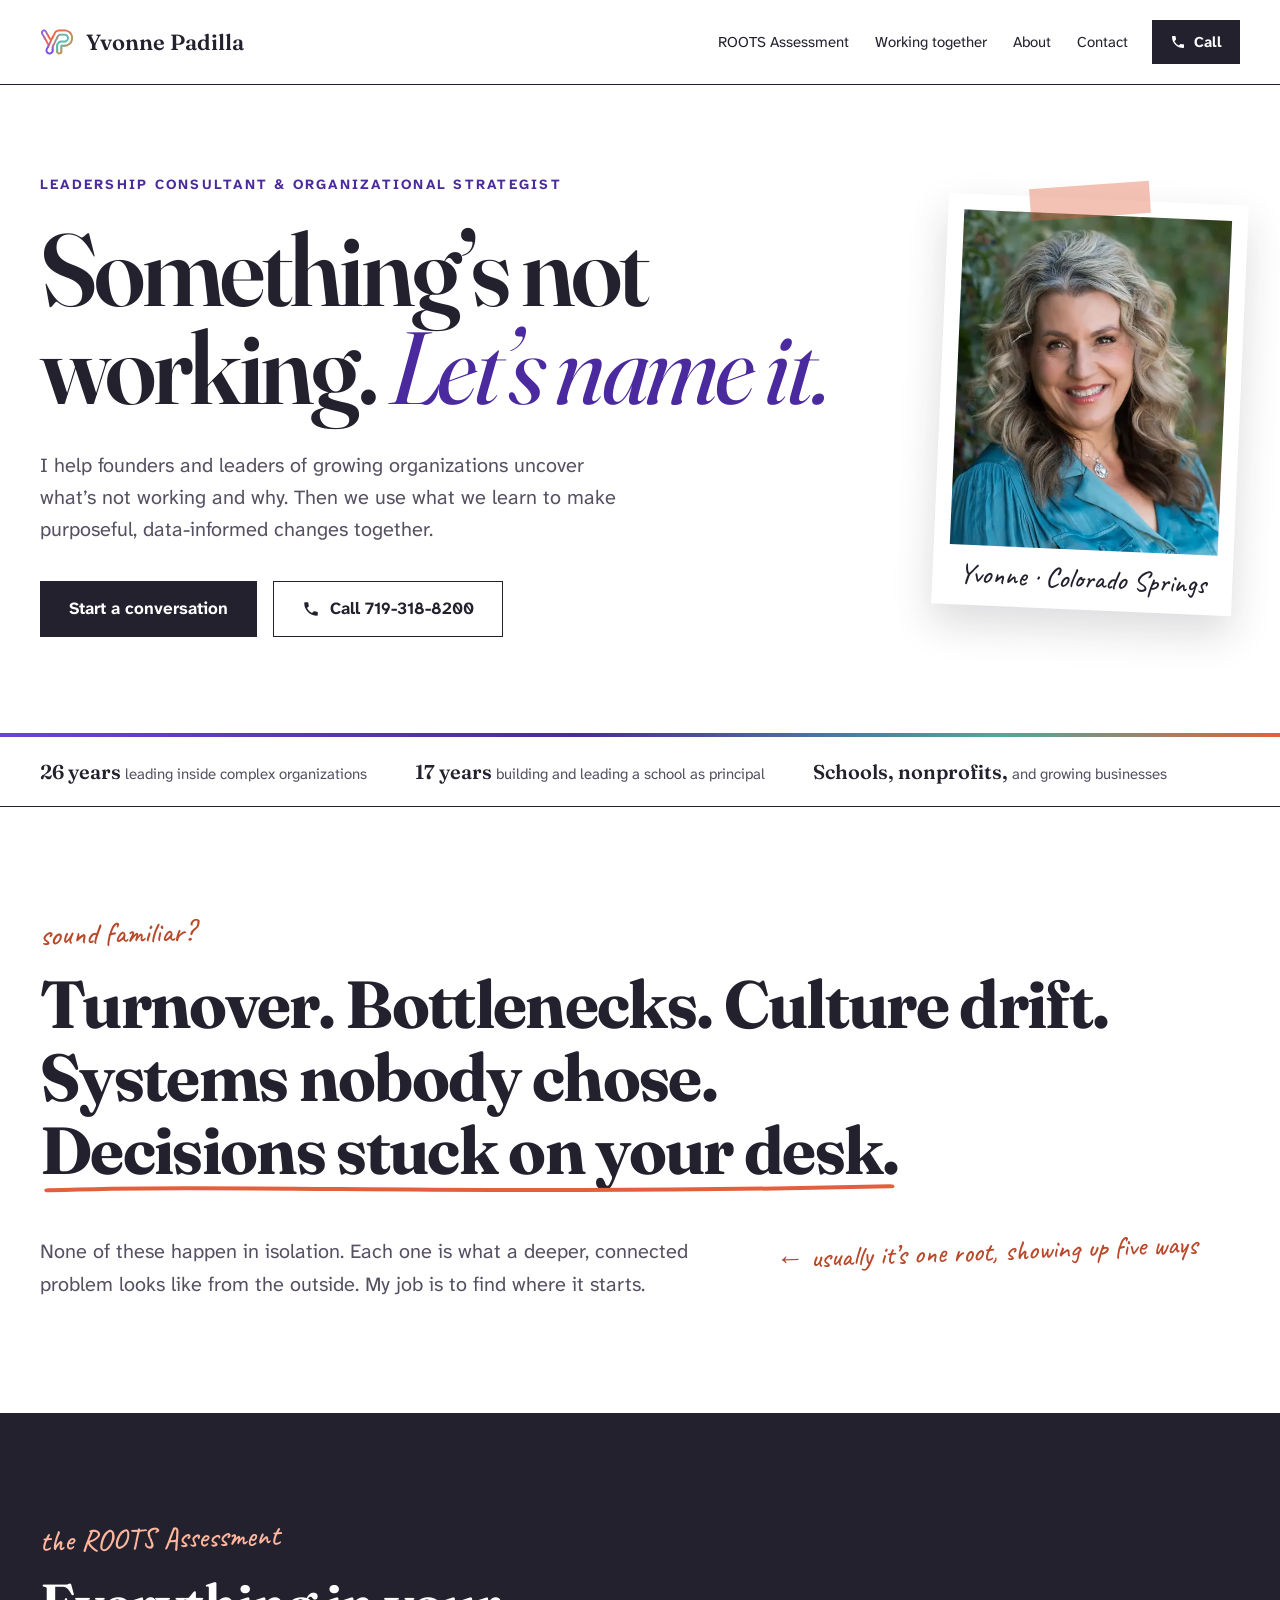
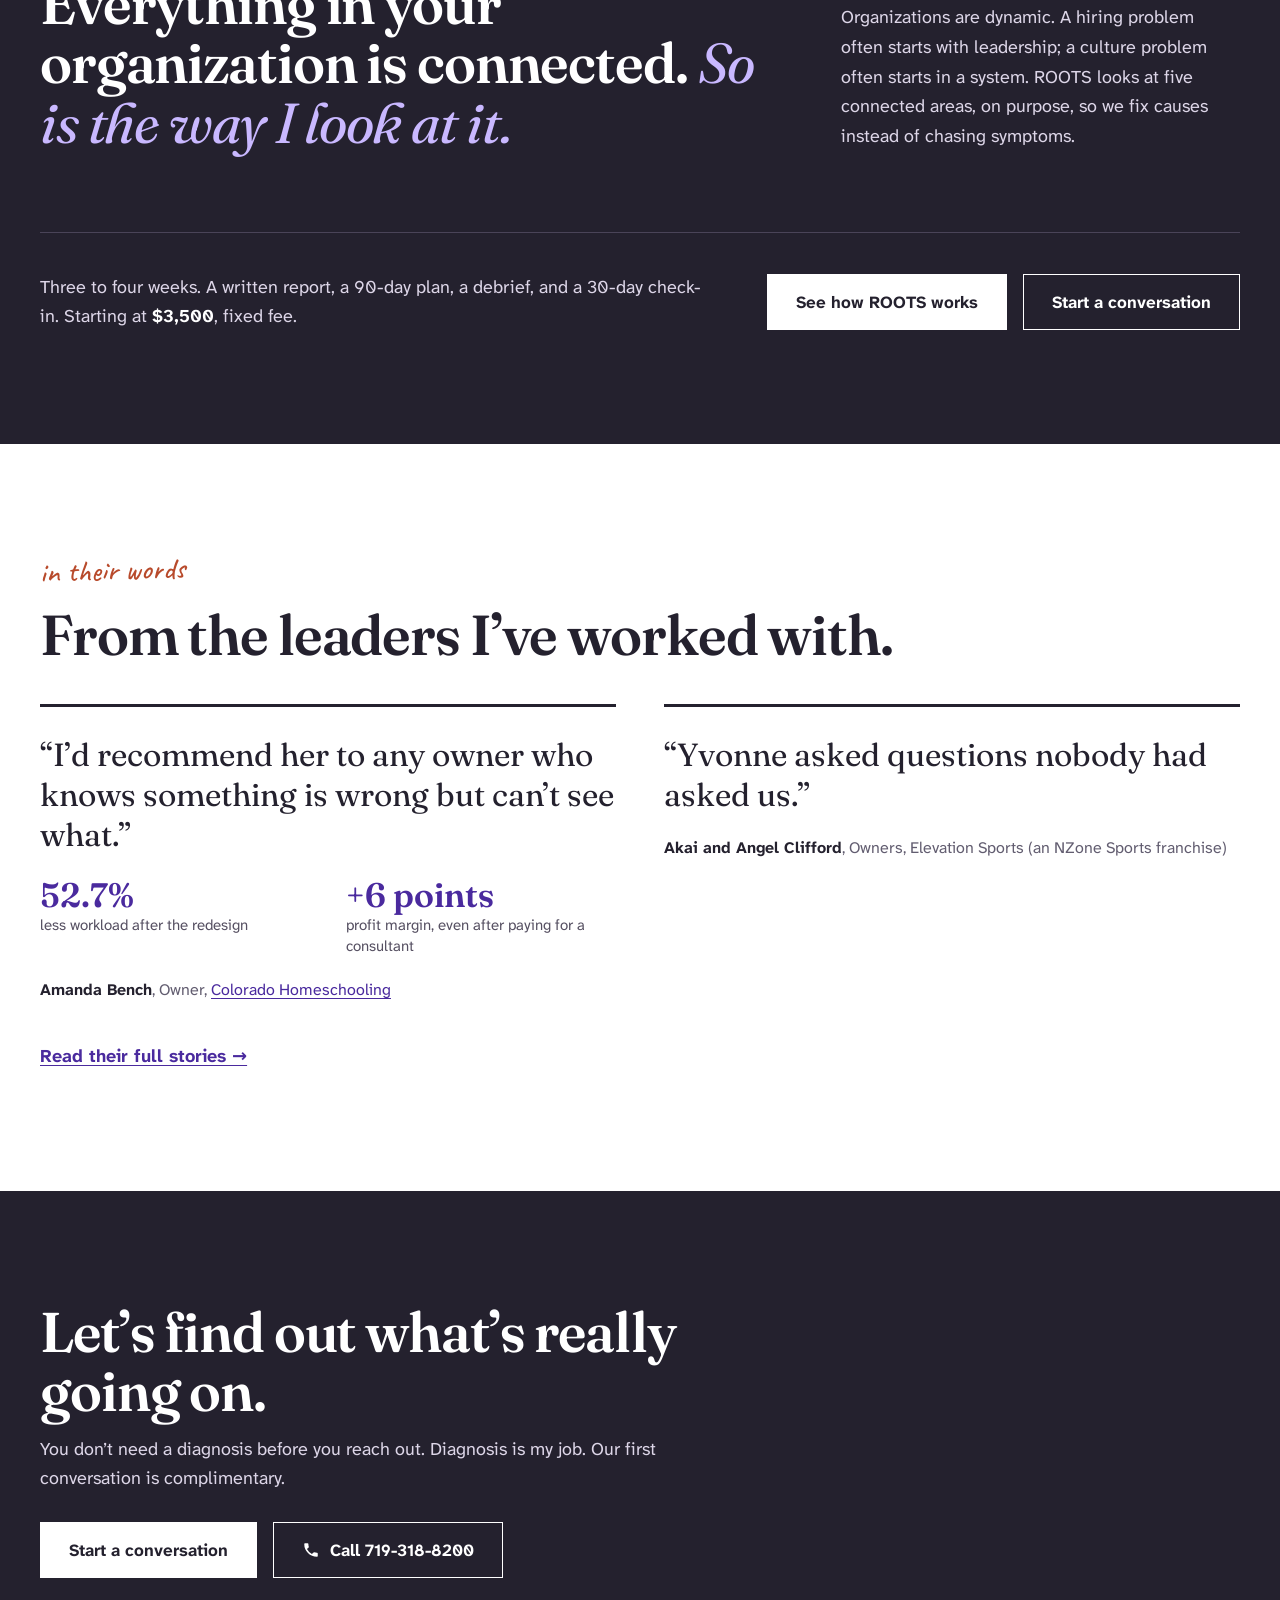
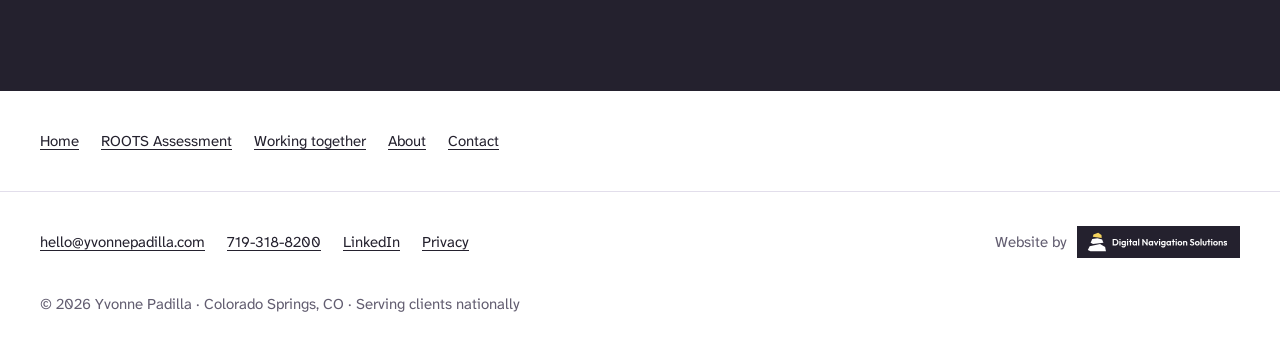
==== commit 566548da: "Split into pages: home, ROOTS Assessment, working together, about, contact; shared site.css Co-Autho" ====
--- a/index.html
+++ b/index.html
@@ -3,15 +3,13 @@
 <head>
   <meta charset="UTF-8" />
   <meta name="viewport" content="width=device-width, initial-scale=1.0" />
-
-  <!-- ── SEO: Core ── -->
   <title>Yvonne Padilla | Leadership Consultant &amp; Organizational Strategist</title>
-  <meta name="description" content="I help founders and leaders of growing organizations uncover what's not working, then make strategic, data-informed changes together with their teams. Based in Colorado Springs." />
+  <meta name="description" content="I help founders and leaders of growing organizations uncover what's not working, then make strategic, data-informed changes together with their teams." />
   <meta name="author" content="Yvonne Padilla" />
   <link rel="canonical" href="https://yvonnepadilla.com/" />
   <meta name="robots" content="index, follow" />
-
-  <!-- ── SEO: Open Graph ── -->
+  <meta name="theme-color" content="#24212E" />
+
   <meta property="og:type" content="website" />
   <meta property="og:url" content="https://yvonnepadilla.com/" />
   <meta property="og:title" content="Yvonne Padilla | Something's not working. Let's name it." />
@@ -22,13 +20,10 @@
   <meta property="og:image:alt" content="Polaroid photo of Yvonne Padilla beside the headline Something's not working. Let's name it., with her YP logo and name" />
   <meta property="og:locale" content="en_US" />
   <meta property="og:site_name" content="Yvonne Padilla" />
-
-  <!-- ── SEO: Twitter/X Card ── -->
   <meta name="twitter:card" content="summary_large_image" />
   <meta name="twitter:title" content="Yvonne Padilla | Something's not working. Let's name it." />
   <meta name="twitter:description" content="I help founders and leaders of growing organizations uncover what's not working, then make strategic, data-informed changes together with their teams." />
   <meta name="twitter:image" content="https://yvonnepadilla.com/og-image-v4.jpg" />
-
   <!-- ── SEO: Schema.org ── -->
   <script type="application/ld+json">
   {
@@ -89,7 +84,6 @@
     ]
   }
   </script>
-
   <!-- ── Favicon ── -->
   <link rel="icon" href="/favicon.ico" sizes="16x16 32x32 48x48" />
   <link rel="icon" type="image/png" sizes="48x48" href="/favicon-48.png" />
@@ -99,271 +93,23 @@
   <link rel="preconnect" href="https://fonts.googleapis.com" />
   <link rel="preconnect" href="https://fonts.gstatic.com" crossorigin />
   <link href="https://fonts.googleapis.com/css2?family=Atkinson+Hyperlegible+Next:wght@400;700&family=Caveat:wght@500&family=Fraunces:ital,opsz,wght@0,9..144,400;0,9..144,600;0,9..144,700;1,9..144,400&display=swap" rel="stylesheet" />
-
-  <style>
-    *, *::before, *::after { box-sizing: border-box; }
-    html { -webkit-text-size-adjust: 100%; scroll-behavior: smooth; }
-    @media (prefers-reduced-motion: reduce) { html { scroll-behavior: auto; } *, *::before, *::after { transition: none !important; } }
-
-    :root {
-      --white: #FFFFFF;
-      --lav: #F7F5FA;
-      --violet: #6B44D4;
-      --violet-deep: #4A2A9E;
-      --violet-ink: #2E1A66;
-      --teal: #4FA89B;
-      --coral: #E2603D;
-      --coral-ink: #B84A2B;
-      --ink: #24212E;
-      --body: #565062;
-      --muted: #625D70;
-      --line: #E2DEEB;
-      --serif: 'Fraunces', Georgia, 'Times New Roman', serif;
-      --sans: 'Atkinson Hyperlegible Next', 'Segoe UI', system-ui, -apple-system, sans-serif;
-      --hand: 'Caveat', 'Segoe Print', 'Bradley Hand', cursive;
-      --wrap: 1280px;
-      --pad: clamp(20px, 4vw, 40px);
-    }
-
-    body { margin: 0; background: var(--white); color: var(--ink); font-family: var(--sans); font-size: 18px; line-height: 1.65; }
-    img { max-width: 100%; height: auto; display: block; }
-    p, h1, h2, h3, figure, blockquote, ul { margin: 0; }
-    a { color: var(--violet-deep); text-underline-offset: 3px; }
-    a:hover { color: var(--violet-ink); }
-    :focus-visible { outline: 3px solid var(--violet); outline-offset: 3px; }
-    [id] { scroll-margin-top: 24px; }
-    .sr-only { position: absolute; width: 1px; height: 1px; padding: 0; margin: -1px; overflow: hidden; clip: rect(0,0,0,0); white-space: nowrap; border: 0; }
-
-    .skip-link { position: absolute; left: 16px; top: -100px; z-index: 100; background: var(--ink); color: var(--white); padding: 12px 18px; font-weight: 700; text-decoration: none; }
-    .skip-link:focus { top: 16px; color: var(--white); }
-
-    .wrap { max-width: var(--wrap); margin: 0 auto; padding-left: var(--pad); padding-right: var(--pad); }
-
-    /* Handwritten editor notes */
-    .note { font-family: var(--hand); font-weight: 500; color: var(--coral-ink); line-height: 1.15; }
-    .label { font-family: var(--hand); font-weight: 500; font-size: 30px; line-height: 1.1; color: var(--coral-ink); transform: rotate(-1.5deg); transform-origin: left center; margin-bottom: 16px; }
-    .on-dark .label { color: #FFB79E; }
-
-    /* Buttons */
-    .btn { display: inline-flex; align-items: center; justify-content: center; gap: 10px; min-height: 56px; padding: 0 28px; font-family: var(--sans); font-weight: 700; font-size: 17px; line-height: 1.2; text-decoration: none; border: 1.5px solid var(--ink); transition: background-color .15s ease, color .15s ease; }
-    .btn svg { width: 18px; height: 18px; fill: currentColor; flex: none; }
-    .btn-dark { background: var(--ink); color: var(--white); }
-    .btn-dark:hover { background: var(--violet-deep); border-color: var(--violet-deep); color: var(--white); }
-    .btn-outline { background: transparent; color: var(--ink); }
-    .btn-outline:hover { background: var(--ink); color: var(--white); }
-    .btn-violet { background: var(--violet-deep); border-color: var(--violet-deep); color: var(--white); }
-    .btn-violet:hover { background: var(--violet-ink); border-color: var(--violet-ink); color: var(--white); }
-    .btn-light { background: var(--white); border-color: var(--white); color: var(--ink); }
-    .btn-light:hover { background: var(--lav); color: var(--ink); }
-    .actions { display: flex; flex-wrap: wrap; gap: 16px; }
-
-    /* Header */
-    .site-header { border-bottom: 1px solid var(--ink); }
-    .site-header .wrap { display: flex; align-items: center; justify-content: space-between; gap: 12px 24px; flex-wrap: wrap; padding-top: 20px; padding-bottom: 20px; }
-    .brand { display: inline-flex; align-items: center; gap: 12px; min-height: 44px; color: var(--ink); text-decoration: none; }
-    .brand img { width: 34px; height: 34px; }
-    .brand span { font-family: var(--serif); font-size: 22px; font-weight: 600; }
-    .brand:hover { color: var(--ink); }
-    .nav { display: flex; align-items: center; gap: 4px 26px; flex-wrap: wrap; list-style: none; padding: 0; font-size: 15px; }
-    .nav a { display: inline-flex; align-items: center; min-height: 44px; color: var(--ink); text-decoration: none; }
-    .nav a:hover { text-decoration: underline; color: var(--ink); }
-    .site-header nav { margin-left: auto; }
-    .nav-call { display: inline-flex; align-items: center; gap: 8px; min-height: 44px; padding: 0 18px; background: var(--ink); color: var(--white); font-size: 15px; font-weight: 700; text-decoration: none; }
-    .nav-call:hover { background: var(--violet-deep); color: var(--white); }
-    .nav-call svg { width: 16px; height: 16px; fill: currentColor; }
-
-    /* Hero */
-    .hero .wrap { display: flex; flex-wrap: wrap; gap: 64px 72px; align-items: center; padding-top: clamp(48px, 8vw, 88px); padding-bottom: clamp(56px, 8vw, 96px); }
-    .hero-text { flex: 999 1 540px; min-width: 0; }
-    .kicker { font-size: 14px; font-weight: 700; letter-spacing: .16em; text-transform: uppercase; color: var(--violet-deep); margin-bottom: 24px; }
-    .hero h1 { font-family: var(--serif); font-weight: 600; font-size: clamp(46px, 8vw, 116px); line-height: .96; letter-spacing: -.035em; }
-    .hero h1 em { font-weight: 400; color: var(--violet-deep); }
-    .hero-tagline { margin-top: 32px; max-width: 590px; font-size: 20px; line-height: 1.6; color: var(--body); }
-    .hero .actions { margin-top: 36px; }
-    .polaroid-wrap { flex: 1 1 300px; max-width: 420px; margin: 0 auto; position: relative; }
-    .polaroid { background: var(--white); padding: 16px 16px 14px; box-shadow: 0 18px 40px rgba(36,33,46,.16); transform: rotate(2.5deg); }
-    .polaroid img { width: 100%; aspect-ratio: 4 / 5; object-fit: cover; }
-    .polaroid figcaption { margin-top: 12px; text-align: center; font-family: var(--hand); font-weight: 500; font-size: 28px; line-height: 1.2; color: var(--ink); }
-    .tape { position: absolute; top: -14px; width: 120px; height: 32px; background: rgba(226,96,61,.38); transform: rotate(-4deg); pointer-events: none; }
-    .hero .tape { left: 50%; margin-left: -60px; }
-    .hero-note { display: none; position: absolute; left: -168px; bottom: 120px; width: 160px; font-size: 25px; transform: rotate(-6deg); }
-    @media (min-width: 1320px) { .hero-note { display: block; } }
-    .nw { white-space: nowrap; }
-
-    .stripe { height: 4px; background: linear-gradient(90deg, var(--violet) 0%, var(--violet-deep) 45%, var(--teal) 78%, var(--coral) 100%); }
-    .stats { border-bottom: 1px solid var(--ink); }
-    .stats ul { list-style: none; display: flex; flex-wrap: wrap; gap: 10px 48px; padding-top: 18px; padding-bottom: 18px; font-size: 15px; color: var(--body); }
-    .stats strong { font-family: var(--serif); font-size: 20px; font-weight: 600; color: var(--ink); }
-
-    /* Section rhythm */
-    .section { padding-top: clamp(72px, 10vw, 112px); padding-bottom: clamp(72px, 10vw, 112px); }
-    .tint { background: var(--lav); }
-    .h2 { font-family: var(--serif); font-weight: 600; font-size: clamp(34px, 4.4vw, 60px); line-height: 1.05; letter-spacing: -.02em; max-width: 860px; }
-    .lead { font-size: 20px; color: var(--body); max-width: 680px; }
-
-    /* Symptoms */
-    .symptoms-head { font-family: var(--serif); font-weight: 700; font-size: clamp(34px, 5.2vw, 76px); line-height: 1.1; letter-spacing: -.025em; }
-    .underline { position: relative; display: inline-block; }
-    .underline svg { position: absolute; left: 0; bottom: -10px; width: 100%; height: 16px; overflow: visible; }
-    .symptoms-foot { margin-top: 48px; display: flex; flex-wrap: wrap; gap: 20px 56px; align-items: flex-start; }
-    .symptoms-foot .lead { flex: 2 1 480px; }
-    .symptoms-note { flex: 1 1 240px; font-size: 28px; transform: rotate(-2deg); }
-    .arrow-up { display: none; }
-    @media (max-width: 860px) { .arrow-left { display: none; } .arrow-up { display: inline; } }
-
-    /* ROOTS */
-    .roots { background: var(--ink); color: var(--white); }
-    .roots-top { display: flex; flex-wrap: wrap; gap: 28px 64px; align-items: flex-end; margin-bottom: clamp(48px, 7vw, 72px); }
-    .roots-top > div { flex: 2 1 540px; }
-    .roots .h2 em { font-weight: 400; color: #C9B8FF; }
-    .roots-intro { flex: 1 1 300px; color: #DDD6E8; }
-    .plate { position: relative; }
-    .plate-frame { background: var(--white); padding: clamp(8px, 1.6vw, 18px); box-shadow: 0 24px 50px rgba(0,0,0,.35); }
-    .plate .tape { background: rgba(226,96,61,.5); width: clamp(72px, 10vw, 130px); }
-    .plate .tape-l { left: 8%; }
-    .plate .tape-r { right: 8%; transform: rotate(3deg); }
-    .plate-key { display: none; }
-    @media (max-width: 760px) {
-      .plate-key { display: block; margin-top: 28px; }
-      .plate-key ul { list-style: none; padding: 0; }
-      .plate-key li { padding: 10px 0; border-top: 1px solid #4A4458; color: #DDD6E8; font-size: 17px; }
-      .plate-key strong { display: block; font-family: var(--serif); font-size: 22px; font-weight: 600; color: var(--white); }
-    }
-    .roots-scope { margin-top: clamp(48px, 7vw, 80px); padding-top: 40px; border-top: 1px solid #4A4458; display: flex; flex-wrap: wrap; gap: 28px 56px; align-items: center; justify-content: space-between; }
-    .roots-scope p { flex: 1 1 520px; max-width: 820px; color: #DDD6E8; }
-    .roots-scope strong { color: var(--white); }
-
-    /* Method */
-    .steps { display: flex; flex-wrap: wrap; gap: 40px 48px; margin-top: 56px; }
-    .step { flex: 1 1 280px; border-top: 3px solid var(--ink); padding-top: 24px; }
-    .step h3 { font-family: var(--serif); font-style: italic; font-weight: 400; font-size: 44px; line-height: 1; margin-bottom: 14px; }
-    .step p { color: var(--body); }
-
-    /* Working together */
-    .services { display: flex; flex-wrap: wrap; gap: 0 64px; margin-top: 40px; }
-    .service { flex: 1 1 520px; display: flex; gap: 8px 24px; padding: 28px 0; border-top: 1px solid #D6D0E0; }
-    .service h3 { flex: 0 0 220px; font-family: var(--serif); font-size: 24px; font-weight: 600; line-height: 1.25; }
-    .service p { color: var(--body); }
-    .fine { margin-top: 24px; font-size: 16px; color: var(--muted); }
-    @media (max-width: 640px) { .service { flex-direction: column; } .service h3 { flex: none; } }
-
-    /* Testimonials */
-    .quotes { display: flex; flex-wrap: wrap; gap: 48px; margin-top: 40px; }
-    .quote { flex: 1 1 440px; border-top: 3px solid var(--ink); padding-top: 28px; }
-    .quote blockquote p { font-family: var(--serif); font-size: clamp(26px, 2.6vw, 32px); line-height: 1.25; }
-    .quote-stats { list-style: none; padding: 0; margin: 22px 0 0; display: flex; flex-wrap: wrap; gap: 14px 36px; }
-    .quote-stats li { flex: 1 1 180px; font-size: 15px; line-height: 1.4; color: var(--body); }
-    .quote-stats strong { display: block; font-family: var(--serif); font-size: 34px; font-weight: 600; line-height: 1.1; color: var(--violet-deep); }
-    .quote figcaption { margin-top: 20px; font-size: 16px; color: var(--muted); }
-    .quote figcaption strong { color: var(--ink); }
-    .quote details { margin-top: 18px; }
-    .quote summary { display: inline-flex; align-items: center; min-height: 44px; cursor: pointer; font-weight: 700; color: var(--violet-deep); list-style: none; }
-    .quote summary::-webkit-details-marker { display: none; }
-    .quote summary::after { content: "+"; margin-left: 8px; font-size: 20px; }
-    .quote details[open] summary::after { content: "–"; }
-    .quote .less, .quote details[open] .more { display: none; }
-    .quote details[open] .less { display: inline; }
-    .quote .full { margin-top: 12px; color: var(--body); font-size: 17px; }
-    .quote .full p + p { margin-top: 14px; }
-
-    /* About */
-    .about .wrap { display: flex; flex-wrap: wrap; gap: 56px 64px; align-items: center; }
-    .about-photo { flex: 1 1 280px; max-width: 360px; margin: 0 auto; position: relative; }
-    .about-photo .polaroid { padding: 14px 14px 44px; transform: rotate(-2deg); box-shadow: 0 14px 32px rgba(36,33,46,.14); }
-    .about-text { flex: 2 1 460px; }
-    .about-text .h2 { margin-bottom: 24px; }
-    .about-text p.body { color: var(--body); max-width: 680px; }
-    .about-text p.body + p.body { margin-top: 18px; }
-    .sign { margin-top: 24px; display: flex; align-items: center; gap: 12px 28px; flex-wrap: wrap; }
-    .sign img { width: 200px; }
-    .sign .note { font-size: 26px; transform: rotate(-3deg); }
-
-    /* FAQ */
-    .faq-list { margin-top: 40px; max-width: 900px; border-bottom: 1px solid var(--line); }
-    .faq-list details { border-top: 1px solid var(--line); }
-    .faq-list summary { display: flex; align-items: center; justify-content: space-between; gap: 20px; min-height: 64px; padding: 14px 0; cursor: pointer; font-family: var(--serif); font-size: 22px; font-weight: 600; line-height: 1.3; list-style: none; }
-    .faq-list summary::-webkit-details-marker { display: none; }
-    .faq-list summary::after { content: "+"; flex: none; font-family: var(--sans); font-weight: 400; font-size: 28px; color: var(--violet-deep); }
-    .faq-list details[open] summary::after { content: "–"; }
-    .faq-list details p { padding: 0 0 22px; max-width: 760px; color: var(--body); }
-    .faq-more { margin-top: 28px; color: var(--body); }
-
-    /* Contact */
-    .contact { border-top: 1px solid var(--ink); }
-    .contact .wrap { display: flex; flex-wrap: wrap; gap: 48px 72px; align-items: flex-start; }
-    .contact-intro { flex: 1 1 380px; }
-    .contact-intro h2 { font-family: var(--serif); font-weight: 600; font-size: clamp(40px, 5vw, 72px); line-height: 1; letter-spacing: -.03em; }
-    .contact-intro .lead { margin-top: 28px; }
-    .contact-intro .actions { margin-top: 32px; }
-    .contact-form-wrap { flex: 1 1 480px; min-width: 0; }
-    .form-note { font-size: 15px; color: var(--muted); margin-bottom: 14px; }
-    .req { color: var(--coral-ink); font-weight: 700; }
-    .form-row { display: flex; flex-wrap: wrap; gap: 0 20px; }
-    .form-row .field { flex: 1 1 220px; }
-    .field { margin-bottom: 20px; }
-    .field label { display: block; margin-bottom: 6px; font-size: 16px; font-weight: 700; }
-    .field input, .field select, .field textarea { width: 100%; min-height: 52px; padding: 12px 14px; font: inherit; font-size: 17px; color: var(--ink); background: var(--white); border: 1.5px solid #8C8699; border-radius: 0; }
-    .field select { appearance: none; background-image: linear-gradient(45deg, transparent 50%, var(--ink) 50%), linear-gradient(135deg, var(--ink) 50%, transparent 50%); background-position: calc(100% - 22px) 50%, calc(100% - 16px) 50%; background-size: 6px 6px; background-repeat: no-repeat; padding-right: 44px; }
-    .field textarea { min-height: 150px; resize: vertical; }
-    .field input:focus-visible, .field select:focus-visible, .field textarea:focus-visible { outline: 3px solid var(--violet); outline-offset: 1px; border-color: var(--violet-deep); }
-    .field input:user-invalid, .field textarea:user-invalid { border-color: var(--coral-ink); }
-    .field-error { margin-top: 6px; font-size: 15px; font-weight: 700; color: #A3361A; }
-    .field-error::before { content: "! "; }
-    .field [aria-invalid="true"] { border-color: #A3361A; border-width: 2px; }
-    .hp { position: absolute; left: -9999px; width: 1px; height: 1px; overflow: hidden; }
-    .form-submit { width: 100%; cursor: pointer; }
-    .form-submit:disabled { opacity: .7; cursor: wait; }
-    .form-status { margin-top: 14px; font-size: 16px; }
-    .form-status.error { color: #A3361A; font-weight: 700; }
-    .thanks { padding: 32px; background: var(--lav); border-top: 3px solid var(--ink); }
-    .thanks h3 { font-family: var(--serif); font-size: 30px; font-weight: 600; margin-bottom: 10px; }
-    .thanks:focus { outline: 3px solid var(--violet); outline-offset: 3px; }
-    .privacy-note { margin-top: 18px; font-size: 15px; color: var(--muted); }
-
-    /* Footer */
-    .site-footer { border-top: 1px solid var(--ink); font-size: 15px; color: var(--muted); }
-    .site-footer .wrap { display: flex; flex-wrap: wrap; gap: 12px 32px; justify-content: space-between; align-items: center; padding-top: 28px; padding-bottom: 28px; }
-    .site-footer ul { list-style: none; padding: 0; display: flex; flex-wrap: wrap; gap: 0 22px; }
-    .site-footer a { display: inline-flex; align-items: center; min-height: 44px; color: var(--ink); }
-    .footer-credit a { gap: 10px; text-decoration: none; color: var(--muted); }
-    .footer-credit img { width: 143px; height: 20px; }
-    .footer-credit .badge { display: inline-flex; align-items: center; padding: 6px 10px; background: var(--ink); }
-
-    @media (max-width: 640px) {
-      body { font-size: 17px; }
-      .site-header .wrap { padding-top: 14px; padding-bottom: 10px; }
-      .site-header nav { order: 3; width: 100%; margin-left: 0; }
-      .nav { gap: 0 20px; }
-      .hero-tagline, .lead { font-size: 18px; }
-      .polaroid-wrap { max-width: 300px; }
-      .btn { width: 100%; }
-      .step h3 { font-size: 38px; }
-      .faq-list summary { font-size: 20px; }
-    }
-    @media (max-width: 380px) {
-      .nav { gap: 0 14px; font-size: 14px; }
-      .nav-call { padding: 0 14px; }
-      .brand { gap: 8px; }
-      .brand img { width: 28px; height: 28px; }
-      .brand span { font-size: 19px; }
-    }
-  </style>
+  <link rel="stylesheet" href="css/site.css" />
 </head>
 <body id="top">
   <a class="skip-link" href="#main">Skip to main content</a>
-
   <header class="site-header">
     <div class="wrap">
-      <a class="brand" href="#top" aria-label="Yvonne Padilla, back to top">
+      <a class="brand" href="index.html" aria-label="Yvonne Padilla, home">
         <img src="images/yp-mark-68.png" alt="" width="34" height="34" />
         <span>Yvonne Padilla</span>
       </a>
       <nav aria-label="Main">
         <ul class="nav">
-          <li><a href="#roots">ROOTS Assessment</a></li>
-          <li><a href="#method">How I work</a></li>
-          <li><a href="#about">About</a></li>
-          </ul>
+          <li><a href="roots-assessment.html">ROOTS Assessment</a></li>
+          <li><a href="working-together.html">Working together</a></li>
+          <li><a href="about.html">About</a></li>
+          <li><a href="contact.html">Contact</a></li>
+        </ul>
       </nav>
       <a class="nav-call" href="tel:+17193188200"><svg viewBox="0 0 24 24" aria-hidden="true"><path d="M6.6 10.8a15.1 15.1 0 0 0 6.6 6.6l2.2-2.2a1 1 0 0 1 1-.25 11.4 11.4 0 0 0 3.6.57 1 1 0 0 1 1 1V20a1 1 0 0 1-1 1A17 17 0 0 1 3 4a1 1 0 0 1 1-1h3.5a1 1 0 0 1 1 1c0 1.25.2 2.45.57 3.6a1 1 0 0 1-.25 1z"/></svg>Call<span class="sr-only"> 719-318-8200</span></a>
     </div>
@@ -378,7 +124,7 @@
           <h1 id="hero-title">Something&rsquo;s not working. <em>Let&rsquo;s <span class="nw">name it.</span></em></h1>
           <p class="hero-tagline">I help founders and leaders of growing organizations uncover what&rsquo;s not working and why. Then we use what we learn to make purposeful, data-informed changes together.</p>
           <div class="actions">
-            <a class="btn btn-dark" href="#contact">Start a conversation</a>
+            <a class="btn btn-dark" href="contact.html">Start a conversation</a>
             <a class="btn btn-outline" href="tel:+17193188200"><svg viewBox="0 0 24 24" aria-hidden="true"><path d="M6.6 10.8a15.1 15.1 0 0 0 6.6 6.6l2.2-2.2a1 1 0 0 1 1-.25 11.4 11.4 0 0 0 3.6.57 1 1 0 0 1 1 1V20a1 1 0 0 1-1 1A17 17 0 0 1 3 4a1 1 0 0 1 1-1h3.5a1 1 0 0 1 1 1c0 1.25.2 2.45.57 3.6a1 1 0 0 1-.25 1z"/></svg>Call 719-318-8200</a>
           </div>
         </div>
@@ -413,72 +159,22 @@
       </div>
     </section>
 
-    <section class="roots on-dark" id="roots" aria-labelledby="roots-title">
+    <section class="roots on-dark roots-preview" id="roots" aria-labelledby="roots-title">
       <div class="wrap section">
-        <div class="roots-top">
+        <div class="roots-top" style="margin-bottom:0">
           <div>
             <p class="label">the ROOTS Assessment</p>
             <h2 class="h2" id="roots-title">Everything in your organization is connected. <em>So is the way I look at it.</em></h2>
           </div>
           <p class="roots-intro">Organizations are dynamic. A hiring problem often starts with leadership; a culture problem often starts in a system. ROOTS looks at five connected areas, on purpose, so we fix causes instead of chasing symptoms.</p>
         </div>
-
-        <figure class="plate">
-          <div class="plate-frame">
-            <img src="images/roots-framework-1200.webp" srcset="images/roots-framework-640.webp 640w, images/roots-framework-860.webp 860w, images/roots-framework-1200.webp 1200w, images/roots-framework-1672.webp 1672w" sizes="(max-width: 1280px) calc(100vw - 56px), 1164px" width="1200" height="675" loading="lazy" decoding="async" alt="The ROOTS framework drawn as a tree labeled Your organization, with five connected roots: Relationships, how people connect; Ownership, who decides; Operations, how work gets done; Talent, how people grow and stay; Strategy, where you're headed. Fine root hairs cross between all five. Everything is connected." />
+        <div class="roots-scope">
+          <p>Three to four weeks. A written report, a 90-day plan, a debrief, and a 30-day check-in. Starting at <strong>$3,500</strong>, fixed fee.</p>
+          <div class="actions">
+            <a class="btn btn-light" href="roots-assessment.html">See how ROOTS works</a>
+            <a class="btn btn-outline-light" href="contact.html">Start a conversation</a>
           </div>
-          <figcaption class="plate-key" aria-hidden="true">
-            <ul>
-              <li><strong>Relationships</strong> how people connect</li>
-              <li><strong>Ownership</strong> who decides</li>
-              <li><strong>Operations</strong> how work gets done</li>
-              <li><strong>Talent</strong> how people grow and stay</li>
-              <li><strong>Strategy</strong> where you&rsquo;re headed</li>
-            </ul>
-          </figcaption>
-          <div class="tape tape-l" aria-hidden="true"></div>
-          <div class="tape tape-r" aria-hidden="true"></div>
-        </figure>
-
-        <div class="roots-scope">
-          <p>In three to four weeks, I talk with your people, look at how the work gets done, and show you how the five connect in your organization. You get a written report, a 90-day plan, a debrief, and a 30-day check-in. Starting at <strong>$3,500</strong>, fixed fee.</p>
-          <a class="btn btn-light" href="#contact">Ask about the assessment</a>
-        </div>
-      </div>
-    </section>
-
-    <section class="section" id="method" aria-labelledby="method-title">
-      <div class="wrap">
-        <p class="label">how I work</p>
-        <h2 class="h2" id="method-title">Diagnosis before solutions. Every step on purpose.</h2>
-        <div class="steps">
-          <div class="step">
-            <h3>Listen</h3>
-            <p>I spend the first weeks with your people and your calendar before I recommend anything. Years of leading a school taught me which questions get real answers instead of polite ones.</p>
-          </div>
-          <div class="step">
-            <h3>Connect</h3>
-            <p>I trace the turnover or the bottleneck back to what&rsquo;s producing it and show you how the pieces connect. Then I tell you plainly what I find.</p>
-          </div>
-          <div class="step">
-            <h3>Build together</h3>
-            <p>Guided by data results, we work on solutions aligning with your goals, each one chosen on purpose, each phase clearly scoped.</p>
-          </div>
-        </div>
-      </div>
-    </section>
-
-    <section class="section tint" id="services" aria-labelledby="services-title">
-      <div class="wrap">
-        <p class="label">working together</p>
-        <h2 class="h2" id="services-title">After the assessment, you decide what&rsquo;s next.</h2>
-        <div class="services">
-          <div class="service"><h3>Change management</h3><p>Most people resist change, even good change. I understand the psychology of resistance and help leaders bring their teams along with clear reasons, early wins, and steady communication, so new ways of working stick.</p></div>
-          <div class="service"><h3>Coaching &amp; team development</h3><p>For you and your leadership team, so decisions stop routing through one person and your bench gets deeper.</p></div>
-          <div class="service"><h3>Implementation</h3><p>Building the systems and workflows the assessment calls for, including new tools and technology where they help, side by side with your team.</p></div>
-          <div class="service"><h3>Ongoing advisory</h3><p>A steady outside partner for organizations wanting one, with scope and length set together after the assessment.</p></div>
-        </div>
-        <p class="fine">Anything after the assessment is quoted separately.</p>
+        </div>
       </div>
     </section>
 
@@ -494,164 +190,42 @@
               <li><strong>+6 points</strong> profit margin, even after paying for a consultant</li>
             </ul>
             <figcaption><strong>Amanda Bench</strong>, Owner, <a href="https://www.coloradohomeschooling.com/" target="_blank" rel="noopener">Colorado Homeschooling<span class="sr-only"> (opens in a new tab)</span></a></figcaption>
-            <details>
-              <summary><span class="more">Read Amanda&rsquo;s full story</span><span class="less">Show less</span></summary>
-              <div class="full">
-                <p>When I brought my business to Yvonne, I knew something was wrong, but I couldn't name what it was. I was tired, doing 100% of the service delivery and admin myself, and I was seriously considering selling. What Yvonne did wasn't just listen — she listened through the noise to figure out what I was actually saying, even when I couldn't articulate it myself. She identified that the real problem was structural: my internal process wasn't sustainable, and no amount of effort was going to fix that without changing the process itself. That was the piece I couldn't see on my own.</p>
-                <p>She refused to let me throw the business away. Instead, she rebuilt the systems underneath it — first creating infrastructure that let the business run across multiple users, then redesigning the evaluation process itself to be dramatically more efficient. In 2026 alone, that shift cut evaluation time by more than half. We also restructured how services were priced, which strengthened the business's margins.</p>
-                <p>Six months after we started, I went from 'considering an exit' to confident the business actually works — and works without me having to do everything myself. Yvonne has this rare mix of being able to figure out what people are saying when they don't even know what they're saying themselves, while also building the practical systems to fix it. She doesn't just make a business more efficient — she makes it scalable. I'd recommend her to any owner who knows something is wrong but can't see what.</p>
-              </div>
-            </details>
           </figure>
           <figure class="quote">
             <blockquote><p>&ldquo;Yvonne asked questions nobody had asked us.&rdquo;</p></blockquote>
             <figcaption><strong>Akai and Angel Clifford</strong>, Owners, Elevation Sports (an NZone Sports franchise)</figcaption>
-            <details>
-              <summary><span class="more">Read the Cliffords&rsquo; full story</span><span class="less">Show less</span></summary>
-              <div class="full">
-                <p>When we first started talking with Yvonne about NZone Sports, we had a vision and training, but we were still looking for the right opportunity to put it all into action. We owned a franchise, but we didn&rsquo;t have a clear focus or path.</p>
-                <p>Yvonne asked questions nobody had asked us. She found a need for what we offered in home schools before we even knew there was one. As a school leader, she saw what her students were missing, and she brought us in to run an after-school sports program for them. She truly believed her students deserved a physical fitness program. It was the first home school program we ever had. Partnering with home schools had never come up anywhere in our franchise, and it was a refreshing idea.</p>
-                <p>She did more than bring us in. She brought the program to us. Every time we hit a problem, she had a solution, and she helped us keep it from happening again. Over two years, the partnership gave us revenue, but more importantly, it gave us a baseline. Yvonne&rsquo;s honest feedback showed us what we were missing: how to group kids by age, how many coaches each group needs, and what has to be in place before we launch. Her feedback became our roadmap, and we&rsquo;re using it now as we plan what&rsquo;s next.</p>
-                <p>More than anything, Yvonne helped us see what NZone could be: a specialized home school program, something the franchise&rsquo;s curriculum didn&rsquo;t offer at the time. She&rsquo;s a problem solver with great ideas. She&rsquo;s a good listener, she&rsquo;s open to feedback, and she is patient in the problem-solving process. She told us our shortfalls, and that&rsquo;s exactly what we needed.</p>
-                <p>Anyone who works with Yvonne is going to get more than they expect.</p>
-              </div>
-            </details>
           </figure>
         </div>
-      </div>
-    </section>
-
-    <section class="section tint about" id="about" aria-labelledby="about-title">
-      <div class="wrap">
-        <div class="about-photo">
-          <figure class="polaroid">
-            <img src="images/yvonne-about-denim-260.webp" srcset="images/yvonne-about-denim-260.webp 260w, images/yvonne-about-denim-520.webp 520w" sizes="(max-width: 640px) 80vw, 332px" width="260" height="325" alt="Yvonne Padilla in a denim jacket" loading="lazy" decoding="async" />
-          </figure>
-        </div>
-        <div class="about-text">
-          <p class="label">about</p>
-          <h2 class="h2" id="about-title">Hi, I&rsquo;m Yvonne.</h2>
-          <p class="body">I spent twenty-six years leading inside complex organizations, seventeen of them building and leading Thrive Home School Academy as principal. A school is a dynamic, unforgiving training ground: everyone has a legitimate stake, and none of them agree. It taught me how to listen into messy problems and build systems strong enough to grow with an organization.</p>
-          <p class="body">Now I do this work as a consultant, for schools, nonprofits, and growing businesses. I uncover what&rsquo;s not working, then work with you and your team, guided by data results, on solutions aligning with your goals. If something in your organization feels off and you can&rsquo;t quite name it, I&rsquo;d love to talk.</p>
-          <div class="sign">
-            <img src="images/yvonne-signature.webp" width="224" height="114" alt="Signed, Yvonne Padilla" loading="lazy" decoding="async" />
-            <p class="note">yes, I read every message myself</p>
-          </div>
-        </div>
-      </div>
-    </section>
-
-    <section class="section" id="faq" aria-labelledby="faq-title">
-      <div class="wrap">
-        <p class="label">before you call</p>
-        <h2 class="h2" id="faq-title">Questions people ask.</h2>
-        <div class="faq-list">
-          <details>
-            <summary>What happens after the assessment?</summary>
-            <p>You decide. Some leaders take the report and run with it. Others ask me to coach their leadership team or build the systems with them for a set period. There&rsquo;s no obligation to keep going.</p>
-          </details>
-          <details>
-            <summary>Who do you work with?</summary>
-            <p>Founders and leaders of schools, nonprofits, and growing businesses. Most are at a point where what got them here isn&rsquo;t carrying them forward, and they can feel it before they can name it.</p>
-          </details>
-          <details>
-            <summary>What if I don&rsquo;t know what the problem is?</summary>
-            <p>It&rsquo;s the most common way people start. Tell me what you&rsquo;re noticing. Figuring out what&rsquo;s underneath it is the first part of my job.</p>
-          </details>
-          <details>
-            <summary>How does an engagement start?</summary>
-            <p>With a conversation by phone, Zoom, or in person, whichever you prefer. If the assessment is a good fit, I send a short agreement, and we schedule the kickoff.</p>
-          </details>
-          <details>
-            <summary>How much does it cost?</summary>
-            <p>Our first conversation is complimentary, and the assessment starts at $3,500 for small organizations. It&rsquo;s a fixed fee, so you know the full cost before we begin. Anything after the assessment is quoted separately.</p>
-          </details>
-          <details>
-            <summary>How long does it take?</summary>
-            <p>The assessment takes three to four weeks for most small organizations. If we keep working together afterward, we set the length based on what the assessment uncovers, and each phase of work has a clearly defined scope.</p>
-          </details>
-          <details>
-            <summary>Do you work outside Colorado Springs?</summary>
-            <p>Yes. I&rsquo;m based in Colorado Springs and work with organizations across the country, in person or remotely, depending on the needs of your organization and the scope of work required to meet your goals.</p>
-          </details>
-          <details>
-            <summary>What don&rsquo;t you do?</summary>
-            <p>I don&rsquo;t run your programs or your daily operations, and I don&rsquo;t write grants. I work with you and your team to build new systems aligned with your vision and goals.</p>
-          </details>
-          <details>
-            <summary>What happens when you&rsquo;re done?</summary>
-            <p>You keep the systems, and your team knows how to run them. The goal is for you to eventually stop needing me.</p>
-          </details>
-        </div>
-        <p class="faq-more">Have a different question? Call or text <a href="tel:+17193188200">719-318-8200</a>.</p>
-      </div>
-    </section>
-
-    <section class="section contact" id="contact" aria-labelledby="contact-title">
-      <div class="wrap">
-        <div class="contact-intro">
-          <p class="label">get in touch</p>
-          <h2 id="contact-title">Let&rsquo;s find out what&rsquo;s really going on.</h2>
-          <p class="lead">You don&rsquo;t need a diagnosis before you reach out. Diagnosis is my job. Our first conversation is complimentary, and I reply within two business days.</p>
-          <div class="actions">
-            <a class="btn btn-outline" href="tel:+17193188200"><svg viewBox="0 0 24 24" aria-hidden="true"><path d="M6.6 10.8a15.1 15.1 0 0 0 6.6 6.6l2.2-2.2a1 1 0 0 1 1-.25 11.4 11.4 0 0 0 3.6.57 1 1 0 0 1 1 1V20a1 1 0 0 1-1 1A17 17 0 0 1 3 4a1 1 0 0 1 1-1h3.5a1 1 0 0 1 1 1c0 1.25.2 2.45.57 3.6a1 1 0 0 1-.25 1z"/></svg>Call or text 719-318-8200</a>
-          </div>
-        </div>
-        <div class="contact-form-wrap">
-          <form class="contact-form" id="contact-form" action="https://formspree.io/f/mykqerno" method="POST">
-            <p class="form-note"><span class="req" aria-hidden="true">*</span> Required</p>
-            <div class="form-row">
-              <div class="field">
-                <label for="name">Your name <span class="req" aria-hidden="true">*</span><span class="sr-only"> (required)</span></label>
-                <input type="text" id="name" name="name" autocomplete="name" required />
-                <p class="field-error" id="name-error" hidden></p>
-              </div>
-              <div class="field">
-                <label for="email">Email address <span class="req" aria-hidden="true">*</span><span class="sr-only"> (required)</span></label>
-                <input type="email" id="email" name="email" autocomplete="email" inputmode="email" required />
-                <p class="field-error" id="email-error" hidden></p>
-              </div>
-            </div>
-            <div class="field">
-              <label for="organization">Organization</label>
-              <input type="text" id="organization" name="organization" autocomplete="organization" />
-            </div>
-            <div class="field">
-              <label for="service">Where are you right now?</label>
-              <select id="service" name="service">
-                <option value="" selected>Select one (optional)</option>
-                <option value="Something's off, not sure what">Something&rsquo;s off and I can&rsquo;t name it</option>
-                <option value="ROOTS Assessment">I&rsquo;d like to talk about the ROOTS Assessment</option>
-                <option value="Leadership and culture">Leadership or culture challenges</option>
-                <option value="Change management">Leading a change</option>
-                <option value="Systems, operations, or hiring">Systems, operations, or hiring</option>
-                <option value="General inquiry">Just exploring</option>
-              </select>
-            </div>
-            <div class="field">
-              <label for="message">What are you noticing? <span class="req" aria-hidden="true">*</span><span class="sr-only"> (required)</span></label>
-              <textarea id="message" name="message" placeholder="It doesn&rsquo;t have to be tidy. Describe what&rsquo;s happening, and I&rsquo;ll take it from there." required></textarea>
-                <p class="field-error" id="message-error" hidden></p>
-            </div>
-            <input type="hidden" name="_subject" value="New inquiry from yvonnepadilla.com" />
-            <div class="hp" aria-hidden="true">
-              <label for="_gotcha">Leave this field empty</label>
-              <input type="text" id="_gotcha" name="_gotcha" tabindex="-1" autocomplete="off" />
-            </div>
-            <button type="submit" class="btn btn-violet form-submit">Send message</button>
-            <p class="form-status" id="form-status" role="status" aria-live="polite"></p>
-          </form>
-          <div class="thanks" id="form-thanks" tabindex="-1" hidden>
-            <h3>Thank you</h3>
-            <p>I&rsquo;ve got your message and will reply within two business days to find a time to talk.</p>
-          </div>
-          <p class="privacy-note">I use your information only to reply to you, and I never sell it. Site visits are counted anonymously, with no cookies. <a href="privacy.html">How your information is handled</a>.</p>
+        <a class="more-link" href="about.html#results">Read their full stories &rarr;</a>
+      </div>
+    </section>
+
+    <section class="section cta-band on-dark" aria-labelledby="cta-title">
+      <div class="wrap">
+        <div>
+          <h2 id="cta-title">Let&rsquo;s find out what&rsquo;s really going on.</h2>
+          <p>You don&rsquo;t need a diagnosis before you reach out. Diagnosis is my job. Our first conversation is complimentary.</p>
+        </div>
+        <div class="actions">
+          <a class="btn btn-light" href="contact.html">Start a conversation</a>
+          <a class="btn btn-outline-light" href="tel:+17193188200"><svg viewBox="0 0 24 24" aria-hidden="true"><path d="M6.6 10.8a15.1 15.1 0 0 0 6.6 6.6l2.2-2.2a1 1 0 0 1 1-.25 11.4 11.4 0 0 0 3.6.57 1 1 0 0 1 1 1V20a1 1 0 0 1-1 1A17 17 0 0 1 3 4a1 1 0 0 1 1-1h3.5a1 1 0 0 1 1 1c0 1.25.2 2.45.57 3.6a1 1 0 0 1-.25 1z"/></svg>Call 719-318-8200</a>
         </div>
       </div>
     </section>
   </main>
 
   <footer class="site-footer">
+    <nav class="footer-nav" aria-label="Footer">
+      <div class="wrap">
+        <ul>
+          <li><a href="index.html">Home</a></li>
+          <li><a href="roots-assessment.html">ROOTS Assessment</a></li>
+          <li><a href="working-together.html">Working together</a></li>
+          <li><a href="about.html">About</a></li>
+          <li><a href="contact.html">Contact</a></li>
+        </ul>
+      </div>
+    </nav>
     <div class="wrap">
       <ul>
         <li><a href="mailto:hello@yvonnepadilla.com">hello@yvonnepadilla.com</a></li>
@@ -671,115 +245,6 @@
     </div>
   </footer>
 
-  <script>
-    // Submit the contact form without leaving the page. Falls back to a normal
-    // Formspree post if JavaScript is off.
-    (function () {
-      var form = document.getElementById('contact-form');
-      var status = document.getElementById('form-status');
-      var thanks = document.getElementById('form-thanks');
-      if (!form || !window.fetch) return;
-
-      // Keep a draft of the message in this tab only, so a refresh or an
-      // accidental back-and-forward doesn't erase it. Cleared after sending.
-      var draftKey = 'yp-contact-draft';
-      var draftFields = ['name', 'email', 'organization', 'service', 'message'];
-      try {
-        var saved = JSON.parse(sessionStorage.getItem(draftKey) || '{}');
-        draftFields.forEach(function (id) {
-          var el = document.getElementById(id);
-          if (el && saved[id] && !el.value) el.value = saved[id];
-        });
-        form.addEventListener('input', function () {
-          var data = {};
-          draftFields.forEach(function (id) { var el = document.getElementById(id); if (el) data[id] = el.value; });
-          sessionStorage.setItem(draftKey, JSON.stringify(data));
-        });
-      } catch (e) { /* storage unavailable; the form still works */ }
-
-
-      // Friendlier, persistent error messages (the browser's own checks still
-      // run when JavaScript is off).
-      form.setAttribute('novalidate', '');
-      var messages = {
-        name: 'Please add your name.',
-        email: 'Please add an email address I can reply to, like name@example.com.',
-        message: 'Please tell me a little about what you\u2019re noticing.'
-      };
-      function check(el) {
-        var err = document.getElementById(el.id + '-error');
-        if (!err) return true;
-        var ok = el.checkValidity();
-        if (ok) {
-          el.removeAttribute('aria-invalid');
-          el.removeAttribute('aria-describedby');
-          err.hidden = true;
-          err.textContent = '';
-        } else {
-          el.setAttribute('aria-invalid', 'true');
-          el.setAttribute('aria-describedby', err.id);
-          err.textContent = messages[el.id];
-          err.hidden = false;
-        }
-        return ok;
-      }
-      ['name', 'email', 'message'].forEach(function (id) {
-        var el = document.getElementById(id);
-        el.addEventListener('blur', function () { if (el.value || el.hasAttribute('aria-invalid')) check(el); });
-        el.addEventListener('input', function () { if (el.hasAttribute('aria-invalid')) check(el); });
-      });
-      form.addEventListener('submit', function (e) {
-        e.preventDefault();
-        var firstBad = null;
-        ['name', 'email', 'message'].forEach(function (id) {
-          var el = document.getElementById(id);
-          if (!check(el) && !firstBad) firstBad = el;
-        });
-        if (firstBad) {
-          status.className = 'form-status error';
-          status.textContent = 'Please fix the highlighted fields, then send again.';
-          firstBad.focus();
-          return;
-        }
-        var button = form.querySelector('.form-submit');
-        button.disabled = true;
-        button.textContent = 'Sending…';
-        status.className = 'form-status';
-        status.textContent = '';
-
-        fetch(form.action, {
-          method: 'POST',
-          body: new FormData(form),
-          headers: { 'Accept': 'application/json' }
-        }).then(function (res) {
-          if (res.ok) {
-            try { sessionStorage.removeItem(draftKey); } catch (e) {}
-            form.hidden = true;
-            thanks.hidden = false;
-            thanks.focus();
-          } else {
-            return res.json().then(function (data) {
-              var msg = (data && data.errors && data.errors.map(function (x) { return x.message; }).join(' ')) || '';
-              throw new Error(msg);
-            });
-          }
-        }).catch(function (err) {
-          status.className = 'form-status error';
-          status.textContent = 'Something went wrong and your message didn’t send. ' +
-            (err && err.name === 'TypeError' ? 'Your connection may have dropped. ' :
-              (err && err.message ? err.message.replace(/[.!?]?\s*$/, '. ') : '')) + 'Please try again, or email ';
-          var link = document.createElement('a');
-          link.href = 'mailto:hello@yvonnepadilla.com';
-          link.textContent = 'hello@yvonnepadilla.com';
-          status.appendChild(link);
-          status.appendChild(document.createTextNode('.'));
-          button.disabled = false;
-          button.textContent = 'Send message';
-        });
-      });
-    })();
-  </script>
-
   <!-- Cloudflare Web Analytics --><script type='module' src='https://static.cloudflareinsights.com/beacon.min.js' data-cf-beacon='{"token": "711c5b0e4eae44b2bc8e6b0b80d42266"}'></script><!-- End Cloudflare Web Analytics -->
 
 </body>
--- a/css/site.css
+++ b/css/site.css
@@ -0,0 +1,273 @@
+/* yvonnepadilla.com shared styles. Every page links this file. */
+*, *::before, *::after { box-sizing: border-box; }
+html { -webkit-text-size-adjust: 100%; scroll-behavior: smooth; }
+@media (prefers-reduced-motion: reduce) { html { scroll-behavior: auto; } *, *::before, *::after { transition: none !important; } }
+
+:root {
+  --white: #FFFFFF;
+  --lav: #F7F5FA;
+  --violet: #6B44D4;
+  --violet-deep: #4A2A9E;
+  --violet-ink: #2E1A66;
+  --teal: #4FA89B;
+  --coral: #E2603D;
+  --coral-ink: #B84A2B;
+  --ink: #24212E;
+  --body: #565062;
+  --muted: #625D70;
+  --line: #E2DEEB;
+  --serif: 'Fraunces', Georgia, 'Times New Roman', serif;
+  --sans: 'Atkinson Hyperlegible Next', 'Segoe UI', system-ui, -apple-system, sans-serif;
+  --hand: 'Caveat', 'Segoe Print', 'Bradley Hand', cursive;
+  --wrap: 1280px;
+  --pad: clamp(20px, 4vw, 40px);
+}
+
+body { margin: 0; background: var(--white); color: var(--ink); font-family: var(--sans); font-size: 18px; line-height: 1.65; }
+img { max-width: 100%; height: auto; display: block; }
+p, h1, h2, h3, figure, blockquote, ul { margin: 0; }
+a { color: var(--violet-deep); text-underline-offset: 3px; }
+a:hover { color: var(--violet-ink); }
+:focus-visible { outline: 3px solid var(--violet); outline-offset: 3px; }
+[id] { scroll-margin-top: 24px; }
+.sr-only { position: absolute; width: 1px; height: 1px; padding: 0; margin: -1px; overflow: hidden; clip: rect(0,0,0,0); white-space: nowrap; border: 0; }
+
+.skip-link { position: absolute; left: 16px; top: -100px; z-index: 100; background: var(--ink); color: var(--white); padding: 12px 18px; font-weight: 700; text-decoration: none; }
+.skip-link:focus { top: 16px; color: var(--white); }
+
+.wrap { max-width: var(--wrap); margin: 0 auto; padding-left: var(--pad); padding-right: var(--pad); }
+
+/* Handwritten editor notes */
+.note { font-family: var(--hand); font-weight: 500; color: var(--coral-ink); line-height: 1.15; }
+.label { font-family: var(--hand); font-weight: 500; font-size: 30px; line-height: 1.1; color: var(--coral-ink); transform: rotate(-1.5deg); transform-origin: left center; margin-bottom: 16px; }
+.on-dark .label { color: #FFB79E; }
+
+/* Buttons */
+.btn { display: inline-flex; align-items: center; justify-content: center; gap: 10px; min-height: 56px; padding: 0 28px; font-family: var(--sans); font-weight: 700; font-size: 17px; line-height: 1.2; text-decoration: none; border: 1.5px solid var(--ink); transition: background-color .15s ease, color .15s ease; }
+.btn svg { width: 18px; height: 18px; fill: currentColor; flex: none; }
+.btn-dark { background: var(--ink); color: var(--white); }
+.btn-dark:hover { background: var(--violet-deep); border-color: var(--violet-deep); color: var(--white); }
+.btn-outline { background: transparent; color: var(--ink); }
+.btn-outline:hover { background: var(--ink); color: var(--white); }
+.btn-violet { background: var(--violet-deep); border-color: var(--violet-deep); color: var(--white); }
+.btn-violet:hover { background: var(--violet-ink); border-color: var(--violet-ink); color: var(--white); }
+.btn-light { background: var(--white); border-color: var(--white); color: var(--ink); }
+.btn-light:hover { background: var(--lav); color: var(--ink); }
+.actions { display: flex; flex-wrap: wrap; gap: 16px; }
+
+/* Header */
+.site-header { border-bottom: 1px solid var(--ink); }
+.site-header .wrap { display: flex; align-items: center; justify-content: space-between; gap: 12px 24px; flex-wrap: wrap; padding-top: 20px; padding-bottom: 20px; }
+.brand { display: inline-flex; align-items: center; gap: 12px; min-height: 44px; color: var(--ink); text-decoration: none; }
+.brand img { width: 34px; height: 34px; }
+.brand span { font-family: var(--serif); font-size: 22px; font-weight: 600; }
+.brand:hover { color: var(--ink); }
+.nav { display: flex; align-items: center; gap: 4px 26px; flex-wrap: wrap; list-style: none; padding: 0; font-size: 15px; }
+.nav a { display: inline-flex; align-items: center; min-height: 44px; color: var(--ink); text-decoration: none; }
+.nav a:hover { text-decoration: underline; color: var(--ink); }
+.site-header nav { margin-left: auto; }
+.nav-call { display: inline-flex; align-items: center; gap: 8px; min-height: 44px; padding: 0 18px; background: var(--ink); color: var(--white); font-size: 15px; font-weight: 700; text-decoration: none; }
+.nav-call:hover { background: var(--violet-deep); color: var(--white); }
+.nav-call svg { width: 16px; height: 16px; fill: currentColor; }
+
+/* Hero */
+.hero .wrap { display: flex; flex-wrap: wrap; gap: 64px 72px; align-items: center; padding-top: clamp(48px, 8vw, 88px); padding-bottom: clamp(56px, 8vw, 96px); }
+.hero-text { flex: 999 1 540px; min-width: 0; }
+.kicker { font-size: 14px; font-weight: 700; letter-spacing: .16em; text-transform: uppercase; color: var(--violet-deep); margin-bottom: 24px; }
+.hero h1 { font-family: var(--serif); font-weight: 600; font-size: clamp(46px, 8vw, 116px); line-height: .96; letter-spacing: -.035em; }
+.hero h1 em { font-weight: 400; color: var(--violet-deep); }
+.hero-tagline { margin-top: 32px; max-width: 590px; font-size: 20px; line-height: 1.6; color: var(--body); }
+.hero .actions { margin-top: 36px; }
+.polaroid-wrap { flex: 1 1 300px; max-width: 420px; margin: 0 auto; position: relative; }
+.polaroid { background: var(--white); padding: 16px 16px 14px; box-shadow: 0 18px 40px rgba(36,33,46,.16); transform: rotate(2.5deg); }
+.polaroid img { width: 100%; aspect-ratio: 4 / 5; object-fit: cover; }
+.polaroid figcaption { margin-top: 12px; text-align: center; font-family: var(--hand); font-weight: 500; font-size: 28px; line-height: 1.2; color: var(--ink); }
+.tape { position: absolute; top: -14px; width: 120px; height: 32px; background: rgba(226,96,61,.38); transform: rotate(-4deg); pointer-events: none; }
+.hero .tape { left: 50%; margin-left: -60px; }
+.hero-note { display: none; position: absolute; left: -168px; bottom: 120px; width: 160px; font-size: 25px; transform: rotate(-6deg); }
+@media (min-width: 1320px) { .hero-note { display: block; } }
+.nw { white-space: nowrap; }
+
+.stripe { height: 4px; background: linear-gradient(90deg, var(--violet) 0%, var(--violet-deep) 45%, var(--teal) 78%, var(--coral) 100%); }
+.stats { border-bottom: 1px solid var(--ink); }
+.stats ul { list-style: none; display: flex; flex-wrap: wrap; gap: 10px 48px; padding-top: 18px; padding-bottom: 18px; font-size: 15px; color: var(--body); }
+.stats strong { font-family: var(--serif); font-size: 20px; font-weight: 600; color: var(--ink); }
+
+/* Section rhythm */
+.section { padding-top: clamp(72px, 10vw, 112px); padding-bottom: clamp(72px, 10vw, 112px); }
+.tint { background: var(--lav); }
+.h2 { font-family: var(--serif); font-weight: 600; font-size: clamp(34px, 4.4vw, 60px); line-height: 1.05; letter-spacing: -.02em; max-width: 860px; }
+.lead { font-size: 20px; color: var(--body); max-width: 680px; }
+
+/* Symptoms */
+.symptoms-head { font-family: var(--serif); font-weight: 700; font-size: clamp(34px, 5.2vw, 76px); line-height: 1.1; letter-spacing: -.025em; }
+.underline { position: relative; display: inline-block; }
+.underline svg { position: absolute; left: 0; bottom: -10px; width: 100%; height: 16px; overflow: visible; }
+.symptoms-foot { margin-top: 48px; display: flex; flex-wrap: wrap; gap: 20px 56px; align-items: flex-start; }
+.symptoms-foot .lead { flex: 2 1 480px; }
+.symptoms-note { flex: 1 1 240px; font-size: 28px; transform: rotate(-2deg); }
+.arrow-up { display: none; }
+@media (max-width: 860px) { .arrow-left { display: none; } .arrow-up { display: inline; } }
+
+/* ROOTS */
+.roots { background: var(--ink); color: var(--white); }
+.roots-top { display: flex; flex-wrap: wrap; gap: 28px 64px; align-items: flex-end; margin-bottom: clamp(48px, 7vw, 72px); }
+.roots-top > div { flex: 2 1 540px; }
+.roots .h2 em { font-weight: 400; color: #C9B8FF; }
+.roots-intro { flex: 1 1 300px; color: #DDD6E8; }
+.plate { position: relative; }
+.plate-frame { background: var(--white); padding: clamp(8px, 1.6vw, 18px); box-shadow: 0 24px 50px rgba(0,0,0,.35); }
+.plate .tape { background: rgba(226,96,61,.5); width: clamp(72px, 10vw, 130px); }
+.plate .tape-l { left: 8%; }
+.plate .tape-r { right: 8%; transform: rotate(3deg); }
+.plate-key { display: none; }
+@media (max-width: 760px) {
+  .plate-key { display: block; margin-top: 28px; }
+  .plate-key ul { list-style: none; padding: 0; }
+  .plate-key li { padding: 10px 0; border-top: 1px solid #4A4458; color: #DDD6E8; font-size: 17px; }
+  .plate-key strong { display: block; font-family: var(--serif); font-size: 22px; font-weight: 600; color: var(--white); }
+}
+.roots-scope { margin-top: clamp(48px, 7vw, 80px); padding-top: 40px; border-top: 1px solid #4A4458; display: flex; flex-wrap: wrap; gap: 28px 56px; align-items: center; justify-content: space-between; }
+.roots-scope p { flex: 1 1 520px; max-width: 820px; color: #DDD6E8; }
+.roots-scope strong { color: var(--white); }
+
+/* Method */
+.steps { display: flex; flex-wrap: wrap; gap: 40px 48px; margin-top: 56px; }
+.step { flex: 1 1 280px; border-top: 3px solid var(--ink); padding-top: 24px; }
+.step h3 { font-family: var(--serif); font-style: italic; font-weight: 400; font-size: 44px; line-height: 1; margin-bottom: 14px; }
+.step p { color: var(--body); }
+
+/* Working together */
+.services { display: flex; flex-wrap: wrap; gap: 0 64px; margin-top: 40px; }
+.service { flex: 1 1 520px; display: flex; gap: 8px 24px; padding: 28px 0; border-top: 1px solid #D6D0E0; }
+.service h3 { flex: 0 0 220px; font-family: var(--serif); font-size: 24px; font-weight: 600; line-height: 1.25; }
+.service p { color: var(--body); }
+.fine { margin-top: 24px; font-size: 16px; color: var(--muted); }
+@media (max-width: 640px) { .service { flex-direction: column; } .service h3 { flex: none; } }
+
+/* Testimonials */
+.quotes { display: flex; flex-wrap: wrap; gap: 48px; margin-top: 40px; }
+.quote { flex: 1 1 440px; border-top: 3px solid var(--ink); padding-top: 28px; }
+.quote blockquote p { font-family: var(--serif); font-size: clamp(26px, 2.6vw, 32px); line-height: 1.25; }
+.quote-stats { list-style: none; padding: 0; margin: 22px 0 0; display: flex; flex-wrap: wrap; gap: 14px 36px; }
+.quote-stats li { flex: 1 1 180px; font-size: 15px; line-height: 1.4; color: var(--body); }
+.quote-stats strong { display: block; font-family: var(--serif); font-size: 34px; font-weight: 600; line-height: 1.1; color: var(--violet-deep); }
+.quote figcaption { margin-top: 20px; font-size: 16px; color: var(--muted); }
+.quote figcaption strong { color: var(--ink); }
+.quote details { margin-top: 18px; }
+.quote summary { display: inline-flex; align-items: center; min-height: 44px; cursor: pointer; font-weight: 700; color: var(--violet-deep); list-style: none; }
+.quote summary::-webkit-details-marker { display: none; }
+.quote summary::after { content: "+"; margin-left: 8px; font-size: 20px; }
+.quote details[open] summary::after { content: "–"; }
+.quote .less, .quote details[open] .more { display: none; }
+.quote details[open] .less { display: inline; }
+.quote .full { margin-top: 12px; color: var(--body); font-size: 17px; }
+.quote .full p + p { margin-top: 14px; }
+
+/* About */
+.about .wrap { display: flex; flex-wrap: wrap; gap: 56px 64px; align-items: center; }
+.about-photo { flex: 1 1 280px; max-width: 360px; margin: 0 auto; position: relative; }
+.about-photo .polaroid { padding: 14px 14px 44px; transform: rotate(-2deg); box-shadow: 0 14px 32px rgba(36,33,46,.14); }
+.about-text { flex: 2 1 460px; }
+.about-text .h2 { margin-bottom: 24px; }
+.about-text p.body { color: var(--body); max-width: 680px; }
+.about-text p.body + p.body { margin-top: 18px; }
+.sign { margin-top: 24px; display: flex; align-items: center; gap: 12px 28px; flex-wrap: wrap; }
+.sign img { width: 200px; }
+.sign .note { font-size: 26px; transform: rotate(-3deg); }
+
+/* FAQ */
+.faq-list { margin-top: 40px; max-width: 900px; border-bottom: 1px solid var(--line); }
+.faq-list details { border-top: 1px solid var(--line); }
+.faq-list summary { display: flex; align-items: center; justify-content: space-between; gap: 20px; min-height: 64px; padding: 14px 0; cursor: pointer; font-family: var(--serif); font-size: 22px; font-weight: 600; line-height: 1.3; list-style: none; }
+.faq-list summary::-webkit-details-marker { display: none; }
+.faq-list summary::after { content: "+"; flex: none; font-family: var(--sans); font-weight: 400; font-size: 28px; color: var(--violet-deep); }
+.faq-list details[open] summary::after { content: "–"; }
+.faq-list details p { padding: 0 0 22px; max-width: 760px; color: var(--body); }
+.faq-more { margin-top: 28px; color: var(--body); }
+
+/* Contact */
+.contact { border-top: 1px solid var(--ink); }
+.contact .wrap { display: flex; flex-wrap: wrap; gap: 48px 72px; align-items: flex-start; }
+.contact-intro { flex: 1 1 380px; }
+.contact-intro h2 { font-family: var(--serif); font-weight: 600; font-size: clamp(40px, 5vw, 72px); line-height: 1; letter-spacing: -.03em; }
+.contact-intro .lead { margin-top: 28px; }
+.contact-intro .actions { margin-top: 32px; }
+.contact-form-wrap { flex: 1 1 480px; min-width: 0; }
+.form-note { font-size: 15px; color: var(--muted); margin-bottom: 14px; }
+.req { color: var(--coral-ink); font-weight: 700; }
+.form-row { display: flex; flex-wrap: wrap; gap: 0 20px; }
+.form-row .field { flex: 1 1 220px; }
+.field { margin-bottom: 20px; }
+.field label { display: block; margin-bottom: 6px; font-size: 16px; font-weight: 700; }
+.field input, .field select, .field textarea { width: 100%; min-height: 52px; padding: 12px 14px; font: inherit; font-size: 17px; color: var(--ink); background: var(--white); border: 1.5px solid #8C8699; border-radius: 0; }
+.field select { appearance: none; background-image: linear-gradient(45deg, transparent 50%, var(--ink) 50%), linear-gradient(135deg, var(--ink) 50%, transparent 50%); background-position: calc(100% - 22px) 50%, calc(100% - 16px) 50%; background-size: 6px 6px; background-repeat: no-repeat; padding-right: 44px; }
+.field textarea { min-height: 150px; resize: vertical; }
+.field input:focus-visible, .field select:focus-visible, .field textarea:focus-visible { outline: 3px solid var(--violet); outline-offset: 1px; border-color: var(--violet-deep); }
+.field input:user-invalid, .field textarea:user-invalid { border-color: var(--coral-ink); }
+.field-error { margin-top: 6px; font-size: 15px; font-weight: 700; color: #A3361A; }
+.field-error::before { content: "! "; }
+.field [aria-invalid="true"] { border-color: #A3361A; border-width: 2px; }
+.hp { position: absolute; left: -9999px; width: 1px; height: 1px; overflow: hidden; }
+.form-submit { width: 100%; cursor: pointer; }
+.form-submit:disabled { opacity: .7; cursor: wait; }
+.form-status { margin-top: 14px; font-size: 16px; }
+.form-status.error { color: #A3361A; font-weight: 700; }
+.thanks { padding: 32px; background: var(--lav); border-top: 3px solid var(--ink); }
+.thanks h3 { font-family: var(--serif); font-size: 30px; font-weight: 600; margin-bottom: 10px; }
+.thanks:focus { outline: 3px solid var(--violet); outline-offset: 3px; }
+.privacy-note { margin-top: 18px; font-size: 15px; color: var(--muted); }
+
+/* Footer */
+.site-footer { border-top: 1px solid var(--ink); font-size: 15px; color: var(--muted); }
+.site-footer .wrap { display: flex; flex-wrap: wrap; gap: 12px 32px; justify-content: space-between; align-items: center; padding-top: 28px; padding-bottom: 28px; }
+.site-footer ul { list-style: none; padding: 0; display: flex; flex-wrap: wrap; gap: 0 22px; }
+.site-footer a { display: inline-flex; align-items: center; min-height: 44px; color: var(--ink); }
+.footer-credit a { gap: 10px; text-decoration: none; color: var(--muted); }
+.footer-credit img { width: 143px; height: 20px; }
+.footer-credit .badge { display: inline-flex; align-items: center; padding: 6px 10px; background: var(--ink); }
+
+@media (max-width: 640px) {
+  body { font-size: 17px; }
+  .site-header .wrap { padding-top: 14px; padding-bottom: 10px; }
+  .site-header nav { order: 3; width: 100%; margin-left: 0; }
+  .nav { gap: 0 20px; }
+  .hero-tagline, .lead { font-size: 18px; }
+  .polaroid-wrap { max-width: 300px; }
+  .btn { width: 100%; }
+  .step h3 { font-size: 38px; }
+  .faq-list summary { font-size: 20px; }
+}
+@media (max-width: 380px) {
+  .nav { gap: 0 14px; font-size: 14px; }
+  .nav-call { padding: 0 14px; }
+  .brand { gap: 8px; }
+  .brand img { width: 28px; height: 28px; }
+  .brand span { font-size: 19px; }
+}
+
+/* ---- Multi-page additions ---- */
+.nav a[aria-current="page"] { text-decoration: underline; text-decoration-thickness: 2px; text-underline-offset: 6px; font-weight: 700; }
+.btn-outline-light { background: transparent; border-color: var(--white); color: var(--white); }
+.btn-outline-light:hover { background: var(--white); color: var(--ink); }
+.page-top { padding-top: clamp(56px, 8vw, 96px); }
+.page-title { font-family: var(--serif); font-weight: 600; font-size: clamp(42px, 6vw, 84px); line-height: 1; letter-spacing: -.03em; max-width: 960px; }
+.page-title em { font-weight: 400; color: var(--violet-deep); }
+.roots .page-title em { color: #C9B8FF; }
+.roots-preview .actions { margin-top: 0; }
+.more-link { display: inline-flex; align-items: center; min-height: 44px; margin-top: 32px; font-weight: 700; color: var(--violet-deep); }
+.cta-band { background: var(--ink); color: var(--white); }
+.cta-band .wrap { display: flex; flex-wrap: wrap; gap: 28px 56px; align-items: center; justify-content: space-between; }
+.cta-band h2 { font-family: var(--serif); font-weight: 600; font-size: clamp(34px, 4.4vw, 56px); line-height: 1.05; letter-spacing: -.02em; max-width: 720px; }
+.cta-band p { margin-top: 14px; color: #DDD6E8; max-width: 620px; }
+.included { list-style: none; padding: 0; margin-top: 40px; display: flex; flex-wrap: wrap; gap: 0 56px; }
+.included li { flex: 1 1 420px; padding: 18px 0; border-top: 1px solid #D6D0E0; color: var(--body); }
+.included strong { display: block; font-family: var(--serif); font-size: 22px; font-weight: 600; color: var(--ink); }
+.facts { display: flex; flex-wrap: wrap; gap: 16px 48px; margin-top: 40px; padding-top: 24px; border-top: 3px solid var(--ink); }
+.facts div { flex: 1 1 200px; color: var(--body); font-size: 16px; }
+.facts strong { display: block; font-family: var(--serif); font-size: 30px; font-weight: 600; color: var(--ink); line-height: 1.15; }
+.site-footer .footer-nav { border-bottom: 1px solid var(--line); }
+.contact-next { margin-top: 24px; color: var(--body); }
+.service h2.service-title { flex: 0 0 220px; font-family: var(--serif); font-size: 24px; font-weight: 600; line-height: 1.25; }
+@media (max-width: 640px) { .service h2.service-title { flex: none; } }
+.thanks h2 { font-family: var(--serif); font-size: 30px; font-weight: 600; margin-bottom: 10px; }
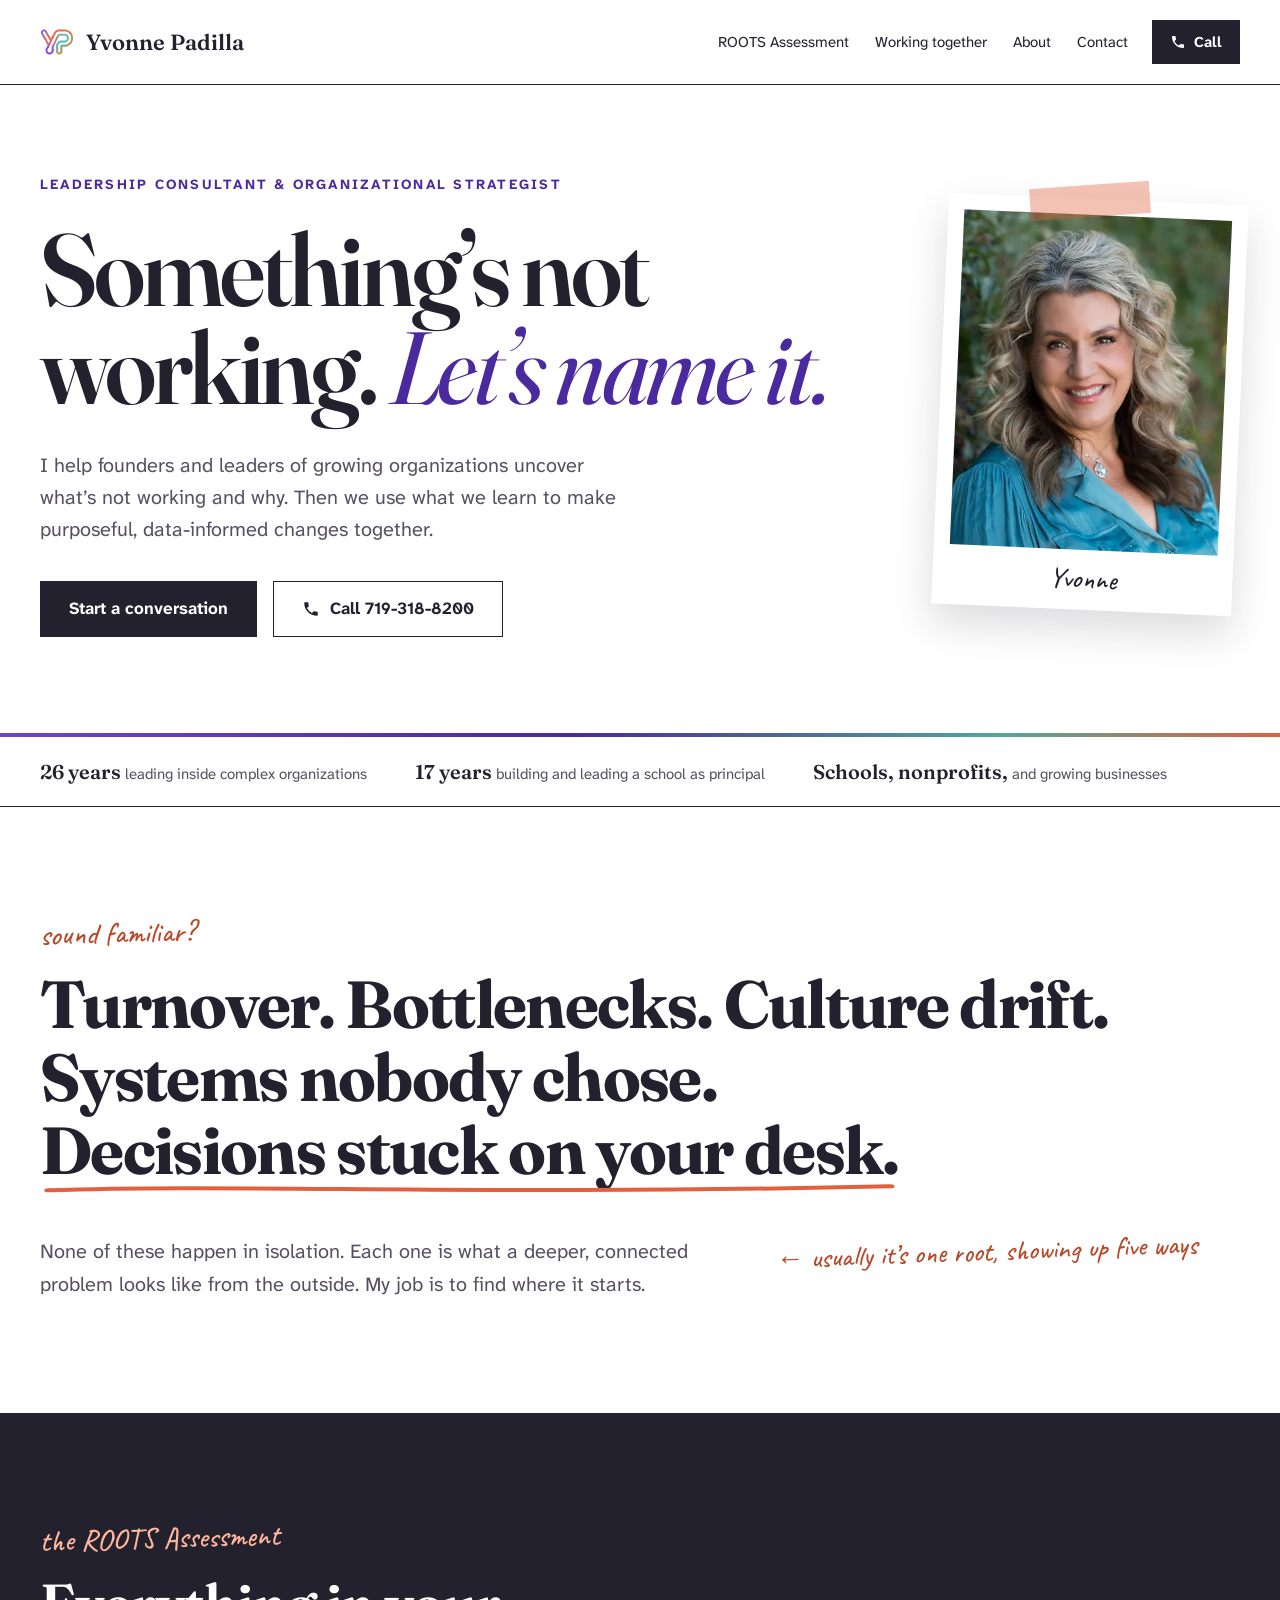
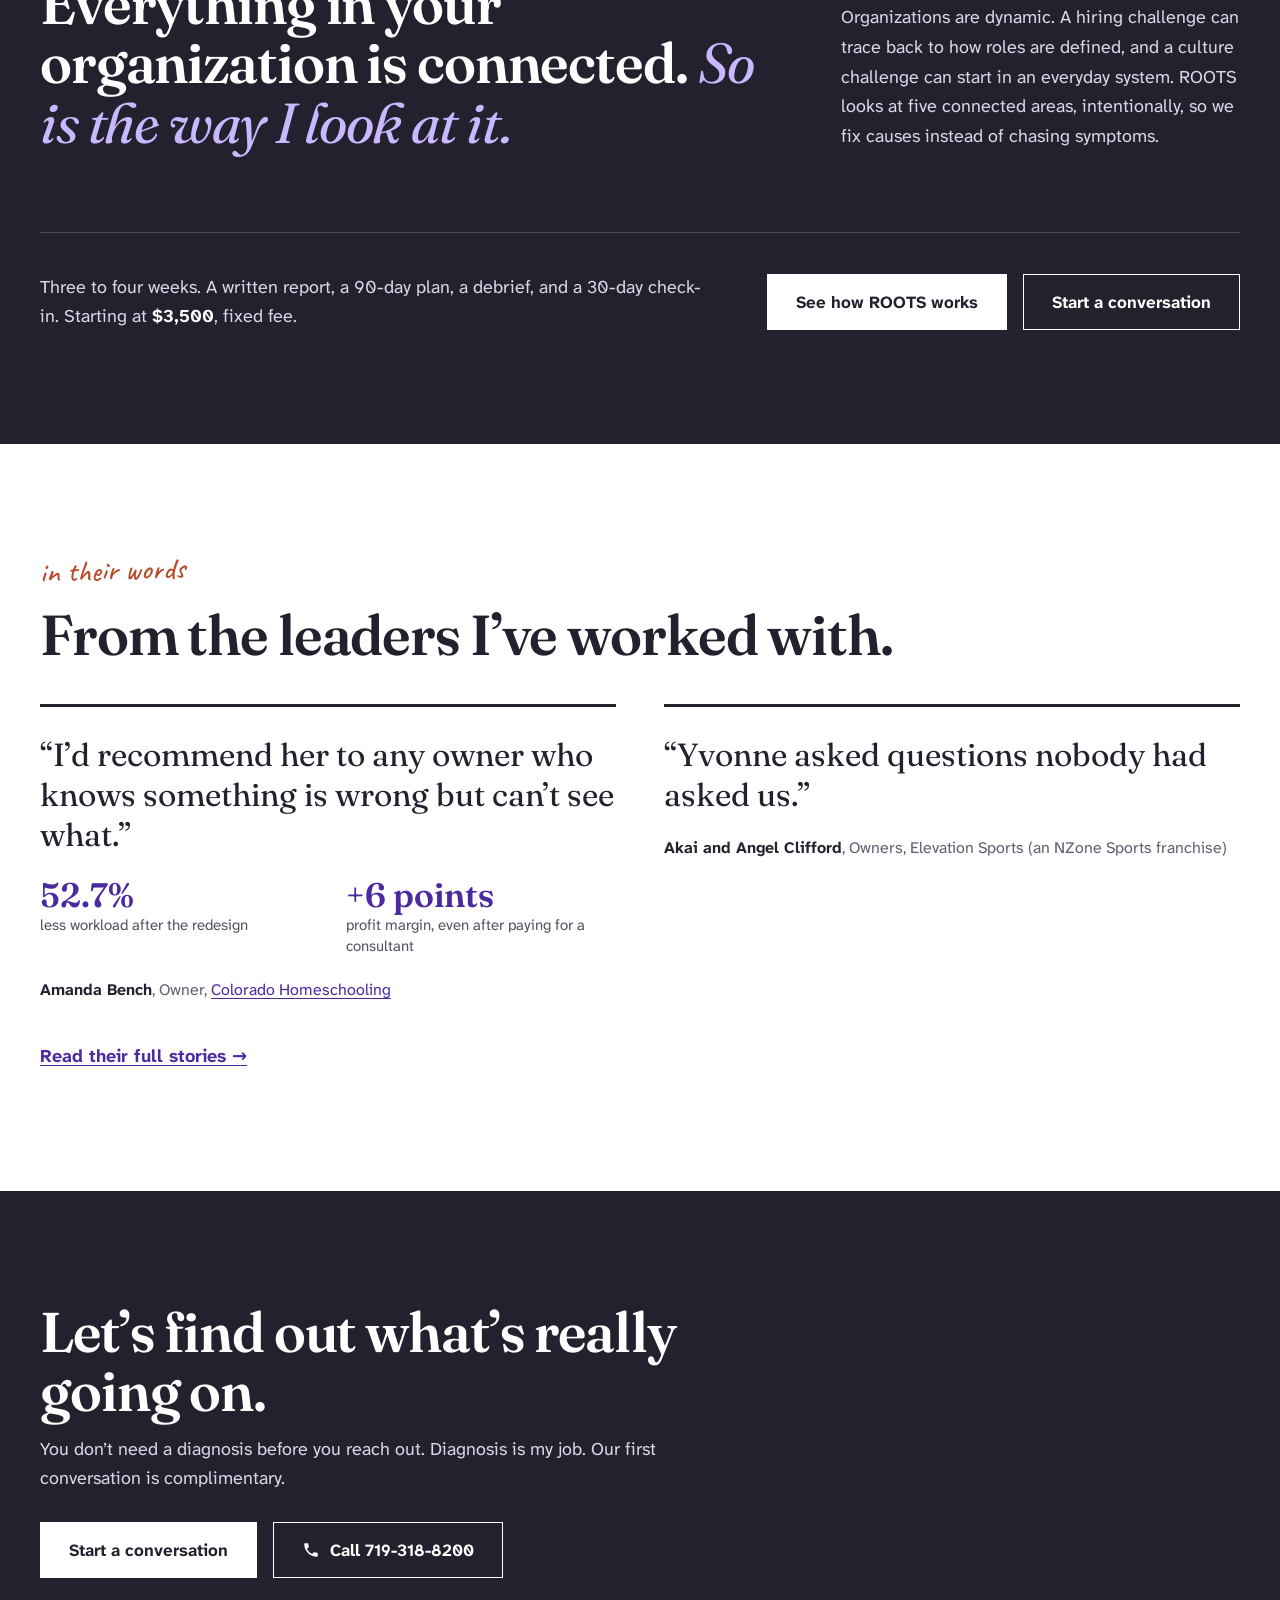
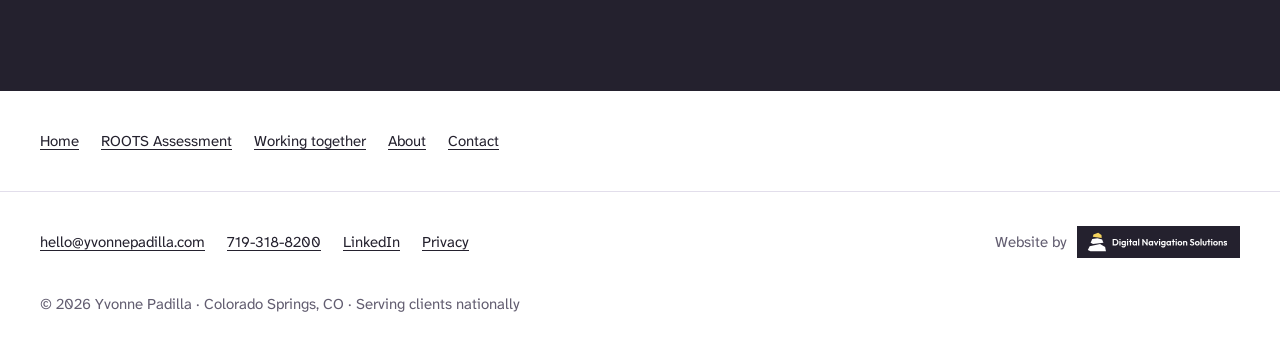
==== commit 9743558c: "Copy tweaks: intentionally, roles example, caption, method heading, about alignment wording Co-Autho" ====
--- a/index.html
+++ b/index.html
@@ -35,7 +35,7 @@
         "name": "Yvonne Padilla",
         "url": "https://yvonnepadilla.com/",
         "image": "https://yvonnepadilla.com/images/yvonne-padilla-headshot.jpg",
-        "description": "Leadership consultant and organizational strategist for growing organizations. Helps founders and leaders uncover what's not working, then make strategic, data-informed changes together with their teams. Seventeen years building and leading Thrive Home School Academy as principal. Based in Colorado Springs.",
+        "description": "Leadership consultant and organizational strategist for growing organizations. Helps founders and leaders uncover what's not working, then make strategic, data-informed changes together with their teams. Seventeen years building and leading a school as principal. Based in Colorado Springs.",
         "jobTitle": "Leadership Consultant & Organizational Strategist",
         "knowsAbout": ["Organizational diagnosis", "Systems strategy and operations design", "Leadership development", "Hiring systems and staff retention", "Culture through growth", "Education and homeschool program operations", "Change management", "Technology adoption"],
         "sameAs": ["https://www.linkedin.com/in/yvonnepadilla"],
@@ -131,7 +131,7 @@
         <div class="polaroid-wrap">
           <figure class="polaroid">
             <img src="images/yvonne-hero-340.webp" srcset="images/yvonne-hero-340.webp 340w, images/yvonne-hero-480.webp 480w, images/yvonne-hero-680.webp 680w" sizes="(max-width: 640px) 268px, 388px" width="340" height="425" alt="Yvonne Padilla smiling, in a portrait outdoors" fetchpriority="high" />
-            <figcaption>Yvonne &middot; Colorado Springs</figcaption>
+            <figcaption>Yvonne</figcaption>
           </figure>
           <div class="tape" aria-hidden="true"></div>
           <p class="note hero-note" aria-hidden="true">26 years inside complex organizations &rarr;</p>
@@ -166,7 +166,7 @@
             <p class="label">the ROOTS Assessment</p>
             <h2 class="h2" id="roots-title">Everything in your organization is connected. <em>So is the way I look at it.</em></h2>
           </div>
-          <p class="roots-intro">Organizations are dynamic. A hiring problem often starts with leadership; a culture problem often starts in a system. ROOTS looks at five connected areas, on purpose, so we fix causes instead of chasing symptoms.</p>
+          <p class="roots-intro">Organizations are dynamic. A hiring challenge can trace back to how roles are defined, and a culture challenge can start in an everyday system. ROOTS looks at five connected areas, intentionally, so we fix causes instead of chasing symptoms.</p>
         </div>
         <div class="roots-scope">
           <p>Three to four weeks. A written report, a 90-day plan, a debrief, and a 30-day check-in. Starting at <strong>$3,500</strong>, fixed fee.</p>
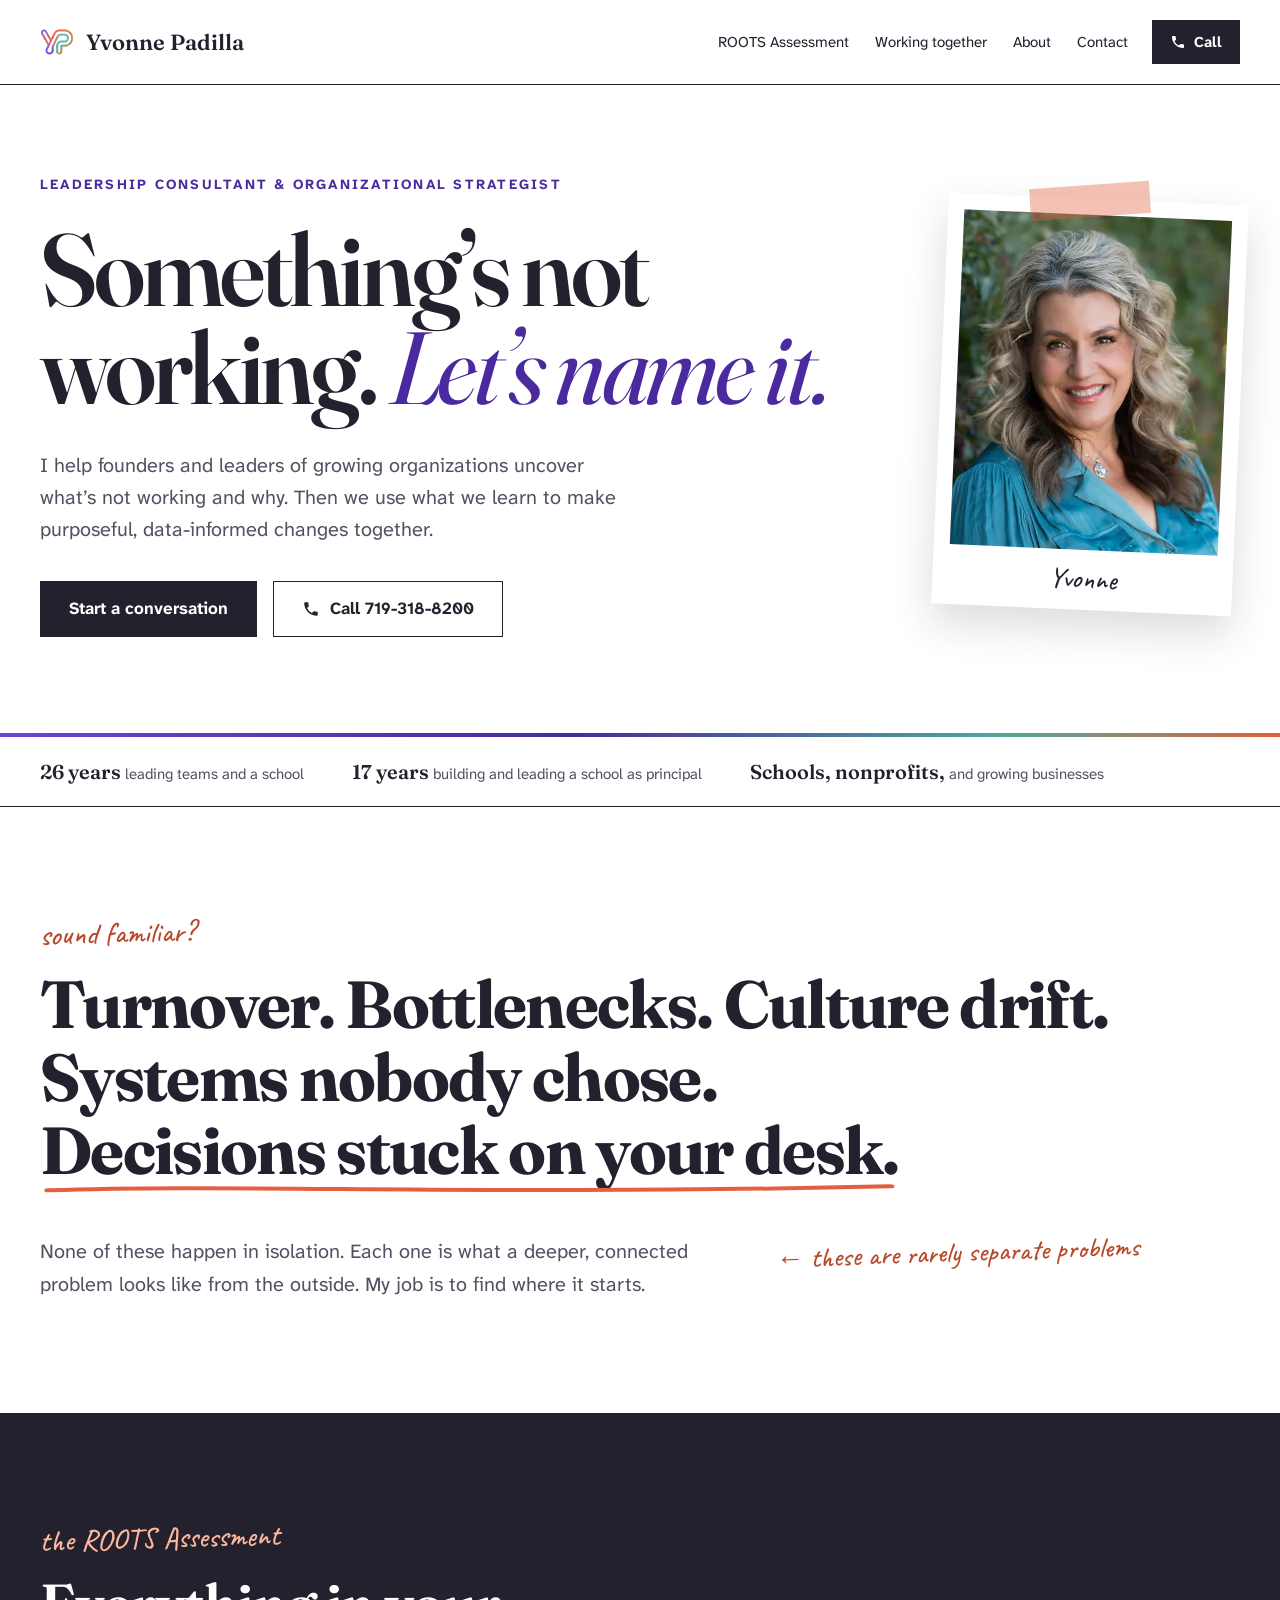
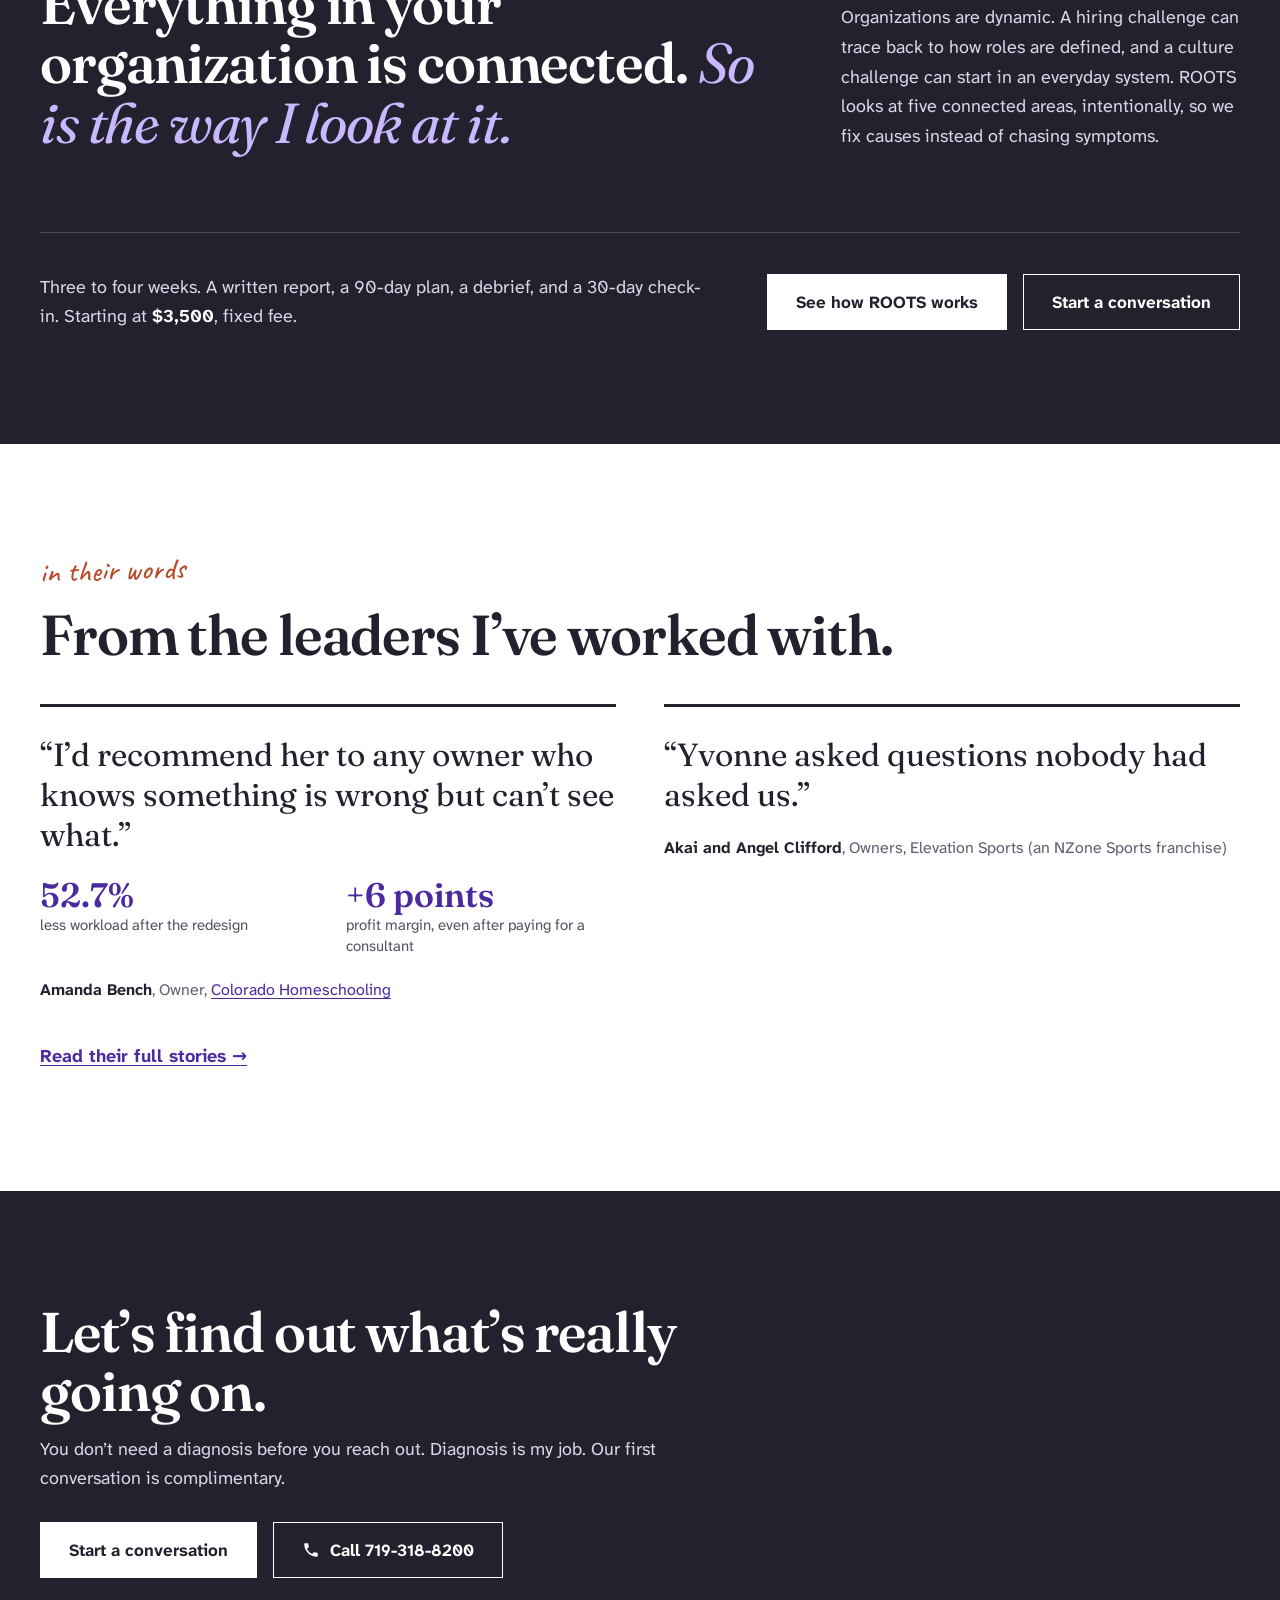
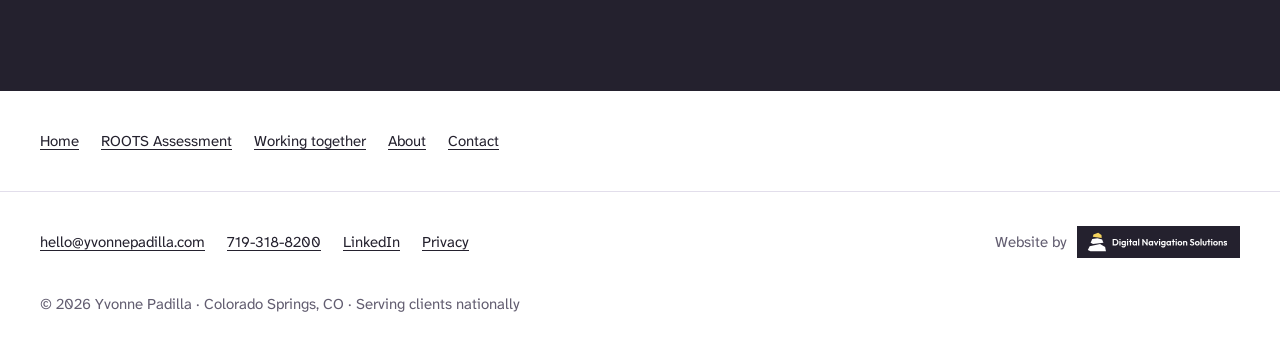
==== commit 77da8496: "Notes and stats: rarely separate problems; 26 years leading teams and a school Co-Authored-By: Claud" ====
--- a/index.html
+++ b/index.html
@@ -134,7 +134,7 @@
             <figcaption>Yvonne</figcaption>
           </figure>
           <div class="tape" aria-hidden="true"></div>
-          <p class="note hero-note" aria-hidden="true">26 years inside complex organizations &rarr;</p>
+          <p class="note hero-note" aria-hidden="true">26 years leading teams and a school &rarr;</p>
         </div>
       </div>
     </section>
@@ -142,7 +142,7 @@
     <div class="stripe" aria-hidden="true"></div>
     <div class="stats">
       <ul class="wrap" aria-label="Background at a glance">
-        <li><strong>26 years</strong> leading inside complex organizations</li>
+        <li><strong>26 years</strong> leading teams and a school</li>
         <li><strong>17 years</strong> building and leading a school as principal</li>
         <li><strong>Schools, nonprofits,</strong> and growing businesses</li>
       </ul>
@@ -154,7 +154,7 @@
         <h2 class="symptoms-head" id="symptoms-title">Turnover. Bottlenecks. Culture drift. Systems nobody chose. <span class="underline">Decisions stuck on your desk.<svg aria-hidden="true" viewBox="0 0 600 24" preserveAspectRatio="none"><path d="M6 14 C 140 4, 300 22, 594 8" fill="none" stroke="#E2603D" stroke-width="6" stroke-linecap="round"/></svg></span></h2>
         <div class="symptoms-foot">
           <p class="lead">None of these happen in isolation. Each one is what a deeper, connected problem looks like from the outside. My job is to find where it starts.</p>
-          <p class="note symptoms-note"><span class="arrow-left" aria-hidden="true">&larr; </span><span class="arrow-up" aria-hidden="true">&uarr; </span>usually it&rsquo;s one root, showing up five ways</p>
+          <p class="note symptoms-note"><span class="arrow-left" aria-hidden="true">&larr; </span><span class="arrow-up" aria-hidden="true">&uarr; </span>these are rarely separate problems</p>
         </div>
       </div>
     </section>
